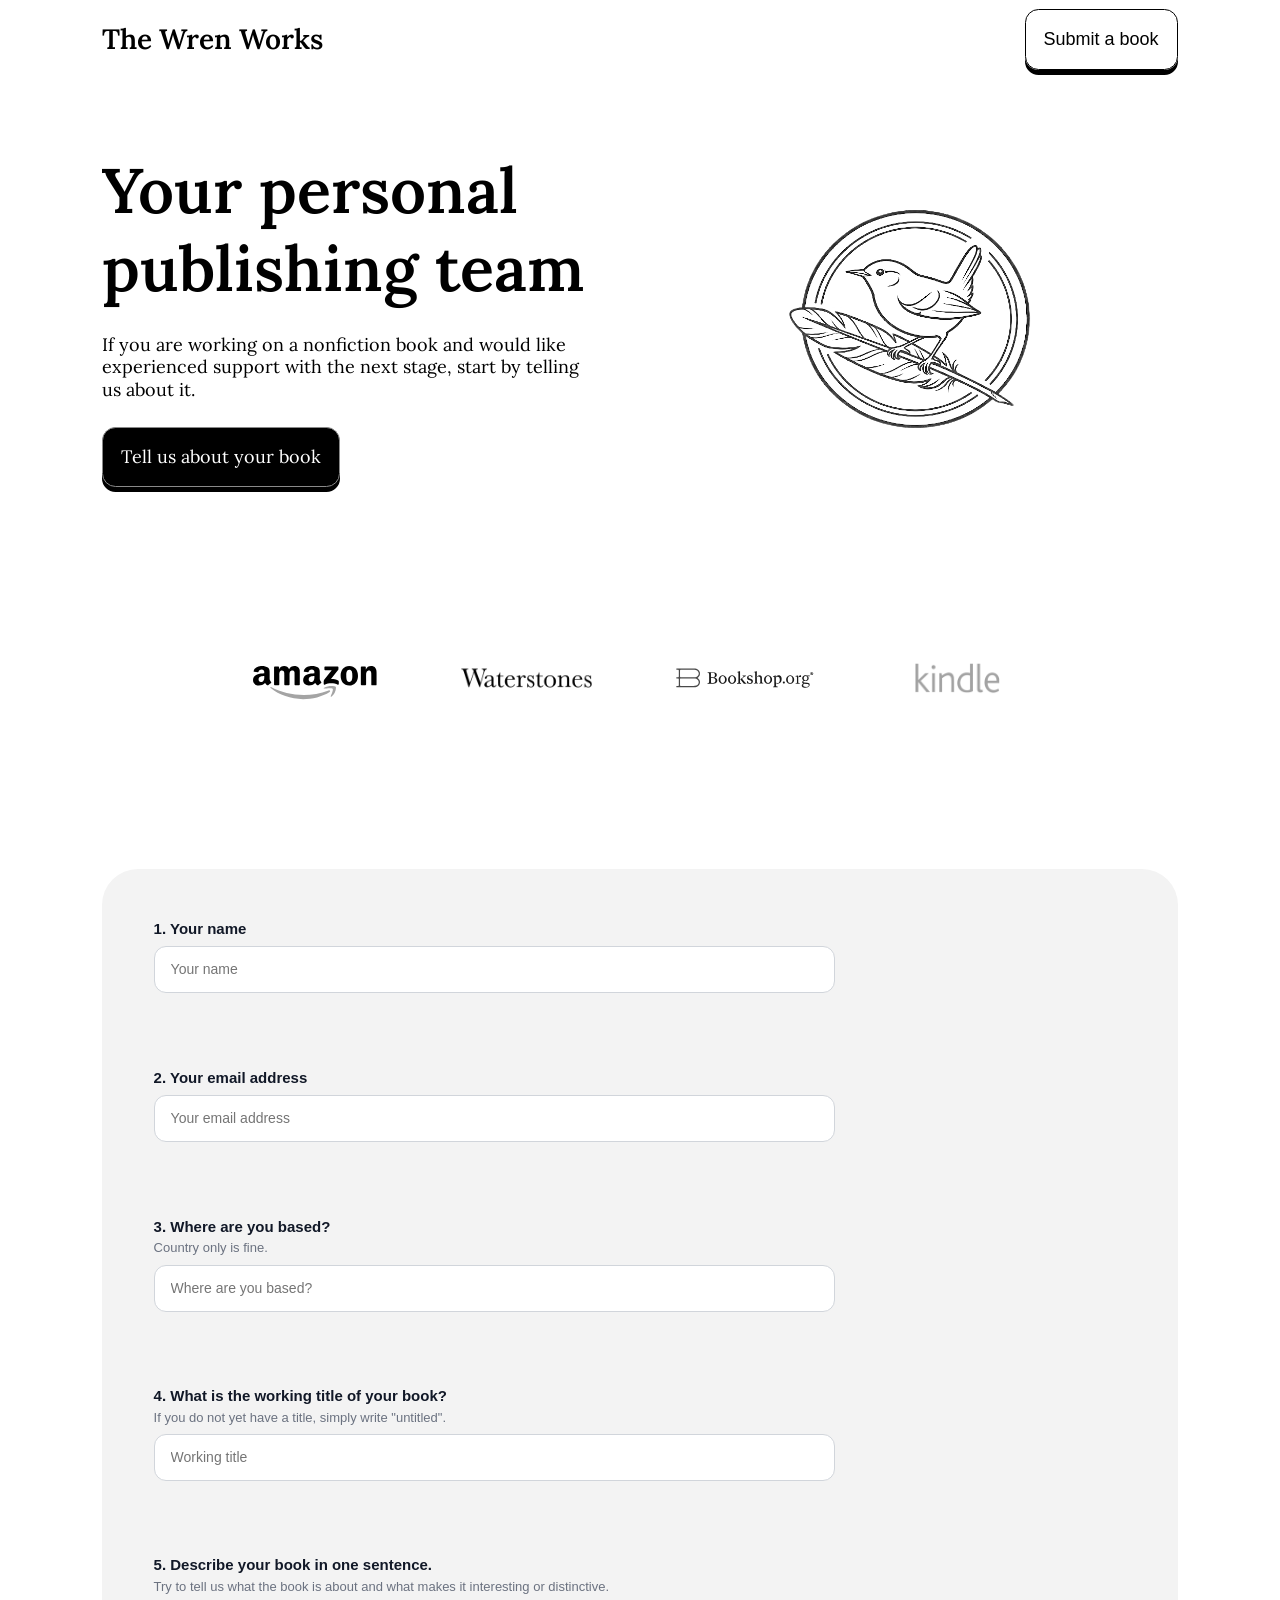
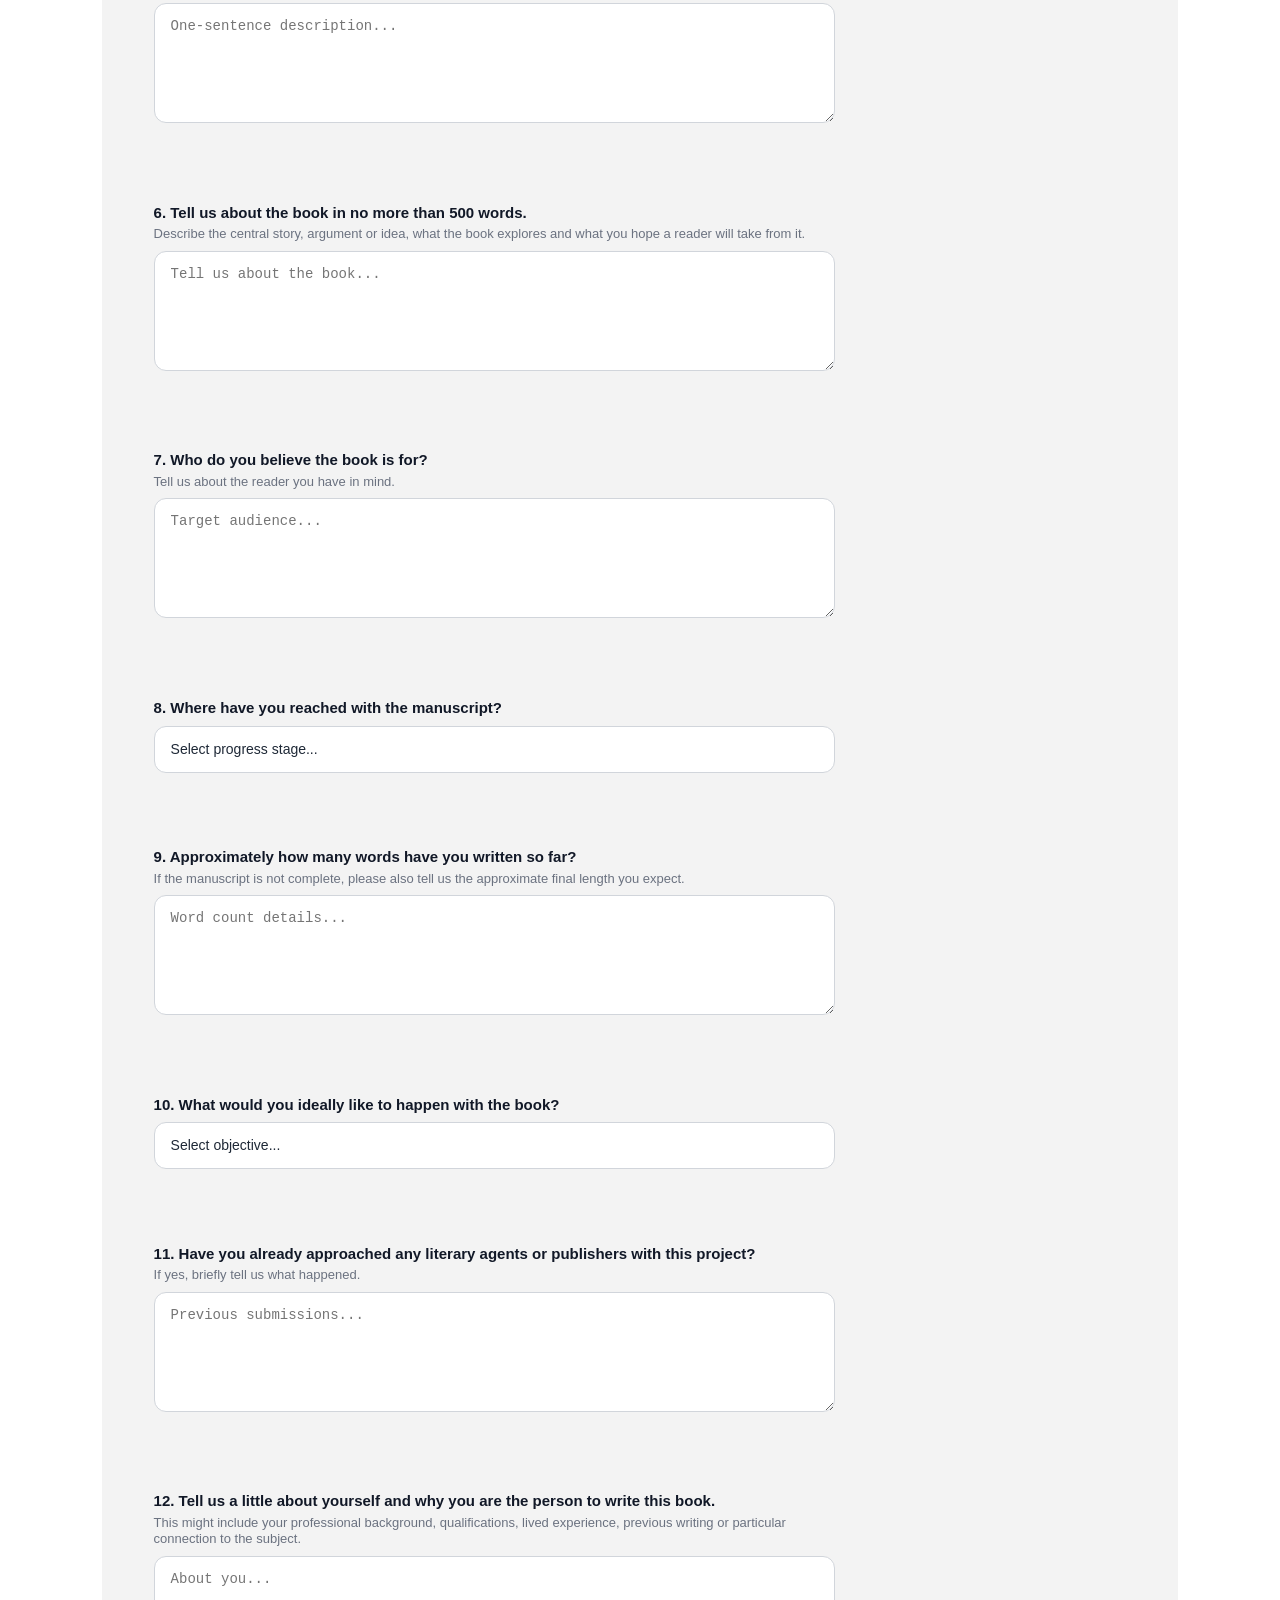
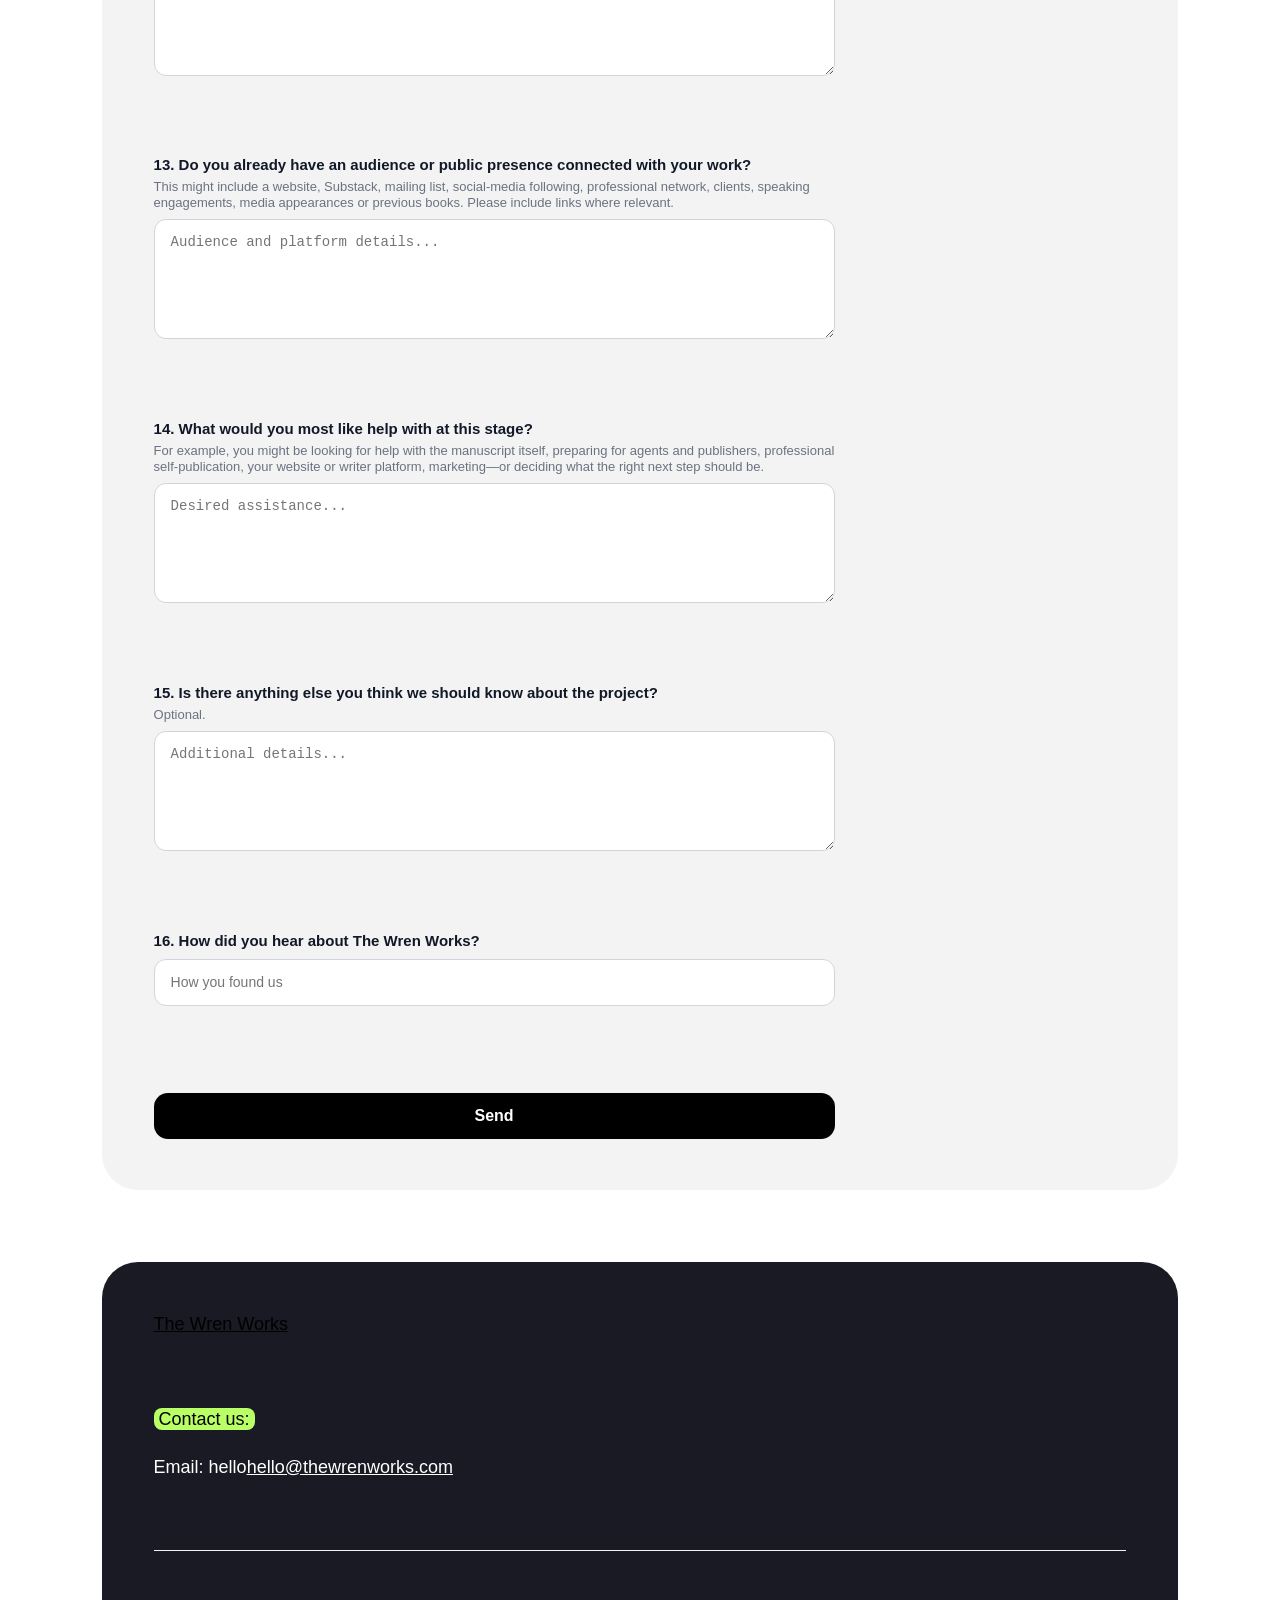
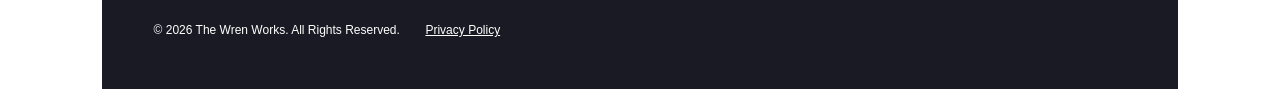
==== copy-1/index.html @ 7b6bfc17 "Add files via upload" ====
<!DOCTYPE html><html lang="en" data-ws-project="cc2d0de1-288e-43a6-b0fa-974bebbb24c8" data-ws-version="339" data-ws-last-published="2026-10-03T17:30:12.779Z"><head><link rel="stylesheet" type="text/css" href="/assets/static/app_generated_index-6937cd5a.mDJOraMK.css"><meta charSet="UTF-8"/><meta name="viewport" content="width=device-width,initial-scale=1"/><link rel="preload" as="image" imageSrcSet="/assets/logo_TXKBONAHJlMzv4u5fhobM.png 16w, /assets/logo_TXKBONAHJlMzv4u5fhobM.png 32w, /assets/logo_TXKBONAHJlMzv4u5fhobM.png 48w, /assets/logo_TXKBONAHJlMzv4u5fhobM.png 64w, /assets/logo_TXKBONAHJlMzv4u5fhobM.png 96w, /assets/logo_TXKBONAHJlMzv4u5fhobM.png 128w, /assets/logo_TXKBONAHJlMzv4u5fhobM.png 256w, /assets/logo_TXKBONAHJlMzv4u5fhobM.png 384w, /assets/logo_TXKBONAHJlMzv4u5fhobM.png 640w, /assets/logo_TXKBONAHJlMzv4u5fhobM.png 750w, /assets/logo_TXKBONAHJlMzv4u5fhobM.png 828w, /assets/logo_TXKBONAHJlMzv4u5fhobM.png 1080w, /assets/logo_TXKBONAHJlMzv4u5fhobM.png 1200w, /assets/logo_TXKBONAHJlMzv4u5fhobM.png 1920w, /assets/logo_TXKBONAHJlMzv4u5fhobM.png 2048w" imageSizes="100vw"/><script async="" src="https://www.googletagmanager.com/gtag/js?id=G-954B76QLNG"></script><link rel="icon" href="/assets/The_Wren_Works_-_Logo_Transparent_square_VE-O6IhaY5iwHEhUVVaoV.png"/><link rel="preload" href="/assets/Lora-SemiBold_znw0nXS5wxOOpre-IOLf3.ttf" as="font" crossorigin="anonymous"/><link rel="preload" href="/assets/Lora-Medium_MLIfZySnlmDybAi4Fa-6B.ttf" as="font" crossorigin="anonymous"/><link rel="preload" href="/assets/Lora-BoldItalic_Gi897ydtL71wCxP0ZiwmR.ttf" as="font" crossorigin="anonymous"/><link rel="preload" href="/assets/Lora-MediumItalic_n7nVDHxsIgPP_UWSItA-U.ttf" as="font" crossorigin="anonymous"/><link rel="preload" href="/assets/Lora-Regular_C_TjQ6ZStoAsZDpQfTFe5.ttf" as="font" crossorigin="anonymous"/><link rel="preload" href="/assets/Lora-Italic-VariableFont_wght_oUsFwrGcsn1EwSscNb-XW.ttf" as="font" crossorigin="anonymous"/><link rel="preload" href="/assets/Lora-Bold_uh8MZzUZxP8kTWY_SK-nz.ttf" as="font" crossorigin="anonymous"/><link rel="preload" href="/assets/Lora-SemiBoldItalic_jOxKkHY4I21WDI2kAKfRw.ttf" as="font" crossorigin="anonymous"/><link rel="preload" href="/assets/Lora-VariableFont_wght_aYn2qdmpTzmwDis5Dptac.ttf" as="font" crossorigin="anonymous"/><link rel="preload" href="/assets/Lora-Italic_HtMKkSyhNpXAZKQBkb8YR.ttf" as="font" crossorigin="anonymous"/><meta property="og:url" content="https://url/copy-1"/><meta property="og:title" content="The Wren Works"/><meta property="og:type" content="website"/><meta property="og:site_name" content="The Wren Works"/><meta name="robots" content="noindex, nofollow"/><meta name="description" content="Writing and publishing advice from a non-fiction literary agency and book coaching team specialising in self-help, spirituality, personal development and wellbeing."/><meta property="og:description" content="Writing and publishing advice from a non-fiction literary agency and book coaching team specialising in self-help, spirituality, personal development and wellbeing."/><meta property="og:image" content="/assets/logo_TXKBONAHJlMzv4u5fhobM.png"/><meta property="twitter:card" content="summary_large_image"/><title>The Wren Works</title><script type="application/ld+json">{
  "@context": "https://schema.org",
  "@type": "WebSite",
  "name": "The Wren Works"
}</script><script>
  window.dataLayer = window.dataLayer || [];
  function gtag(){dataLayer.push(arguments);}
  gtag('js', new Date());

  gtag('config', 'G-954B76QLNG');
</script></head><body class="w-body c1eefflm c1njz4ho"><div class="w-box c1njz4ho"><div style="display:contents"><div style="display:contents"><div style="display:block"></div><div class="w-html-embed"><style>
  /* Remove preset margins on paragraphs. Margins on other elements, such as headings, are moved via Tokens. */
  p {
    margin: 0;
  }
  /* Make links scroll to their sections smoothly. */
  * {
    scroll-behavior: smooth;
  }
</style></div></div></div><nav class="w-box cayvxmk c1g94nmz crvgmco c1tf9l6w cv8vzg6 c1ixtuxv ccdo1v8 c13rtvuj c1uup4ib c1x05l0l c1djcjaj cqjnlda c1x7t933 c7qy5pm c1buloke cmfd5ud"><a class="w-link c1je04uq c7qy5pm cveejg9 ce9lonv cjrw7s3 c1cwnbqk c3s7c98 c1g6iaa7 cooi6gp cvnld01 ckrvz9r c1lsgh5b c1qcot4p cpta1gi c1964qkb c44tjbl c4scbcq cas8w64 clxubi1 cs2d5f8 ci146ui cv2l5av c1yq2yfl" href="/"><span class="w-element c4je3xh">The Wren Works</span></a><div aria-label="Main navigation" class="w-box c1s05uw2 ccdo1v8 c13rtvuj c7qy5pm cveejg9 czlac5t cw1hgdq c19x3wtq c1j8oni9 c1u1y1hi ccf6y70 cy84l6z cd9nun1"><div style="display:contents"><div style="display:contents"></div></div><a class="w-link c1suzd87 csudl2l c13lg4le c1rxb296 c1brvc39 c1sldssk c4scbcq cingnp7 c129xu9s c1kmctzp c1khjqz8 c1dmftlc cl32jmb c1cmte77 c1h731ja c1gi8jfc ctwn8xu ci146ui cv2l5av c122a9ww cjhjwdh cwlaefo c1wlopdx c1fm6mf0 cwomxg0 c13o6rn9 cgpvt0p" href="/#contact">Submit a book</a></div><button type="button" aria-label="Open mobile menu" class="w-button c9tqjor c1pyzt8a c13lg4le c1rxb296 c1brvc39 c1sldssk c4scbcq cingnp7 c129xu9s c1kmctzp c1khjqz8 c1dmftlc cl32jmb c1cmte77 cdnfkux c1cgelw4 ctwn8xu ci146ui cv2l5av c122a9ww cjhjwdh cwlaefo c1wlopdx c1fm6mf0 cwomxg0 c1g5e5t8 c100mxn2 c118kcqx c1jzcjja c33qspo c19h5d9z c1whdfmb c1h4rosp citwlrj cgpvt0p cn8xhuh c7oijxz" aria-haspopup="dialog" aria-expanded="false" aria-controls="radix-:Rd6:" data-state="closed"><div class="w-html-embed"><svg xmlns="http://www.w3.org/2000/svg" viewBox="0 0 22 22" fill="currentColor" width="100%" height="100%" style="display: block;"><path fill-rule="evenodd" d="M2 5.998a.75.75 0 0 1 .75-.75h16.5a.75.75 0 0 1 0 1.5H2.75a.75.75 0 0 1-.75-.75Zm0 5.5a.75.75 0 0 1 .75-.75h16.5a.75.75 0 0 1 0 1.5H2.75a.75.75 0 0 1-.75-.75Zm0 5.5a.75.75 0 0 1 .75-.75h16.5a.75.75 0 0 1 0 1.5H2.75a.75.75 0 0 1-.75-.75Z" clip-rule="evenodd"/></svg></div></button></nav><main class="w-box"><section class="w-box c1hzitv3 c1lb8i4l c1964qkb"><div class="w-box cayvxmk c1g94nmz crvgmco c1tf9l6w cv8vzg6 c1ixtuxv c1t9vn71 c1o768ho c1uup4ib c1x05l0l c1xucrmt c1buloke cmfd5ud ct10b74 cy84l6z"><div class="w-box ccdo1v8 c1o768ho czfl3ei cnt8zja czlac5t cw1hgdq"><h1 class="w-heading cmjvuci c10mfbj2 cx6x4m7 c44tjbl">Your personal publishing team</h1><div class="w-box cdnfkux c100mxn2"><div style="display:contents"><div style="display:contents"><img class="w-image ccdo1v8 cggs2ta" alt="" width="1024" height="559" sizes="100vw" srcSet="/assets/logo_TXKBONAHJlMzv4u5fhobM.png 16w, /assets/logo_TXKBONAHJlMzv4u5fhobM.png 32w, /assets/logo_TXKBONAHJlMzv4u5fhobM.png 48w, /assets/logo_TXKBONAHJlMzv4u5fhobM.png 64w, /assets/logo_TXKBONAHJlMzv4u5fhobM.png 96w, /assets/logo_TXKBONAHJlMzv4u5fhobM.png 128w, /assets/logo_TXKBONAHJlMzv4u5fhobM.png 256w, /assets/logo_TXKBONAHJlMzv4u5fhobM.png 384w, /assets/logo_TXKBONAHJlMzv4u5fhobM.png 640w, /assets/logo_TXKBONAHJlMzv4u5fhobM.png 750w, /assets/logo_TXKBONAHJlMzv4u5fhobM.png 828w, /assets/logo_TXKBONAHJlMzv4u5fhobM.png 1080w, /assets/logo_TXKBONAHJlMzv4u5fhobM.png 1200w, /assets/logo_TXKBONAHJlMzv4u5fhobM.png 1920w, /assets/logo_TXKBONAHJlMzv4u5fhobM.png 2048w" src="/assets/logo_TXKBONAHJlMzv4u5fhobM.png" decoding="async" loading="eager"/></div></div></div><p class="w-paragraph c1r7vju">If you are working on a nonfiction book and would like experienced support with the next stage, start by telling us about it.</p><a class="w-link c9tqjor c1pyzt8a c13lg4le c1rxb296 c1brvc39 c1sldssk c4scbcq cingnp7 c129xu9s c1kmctzp c1khjqz8 c1dmftlc cl32jmb c1cmte77 c1njz4ho c1cgelw4 ctwn8xu ci146ui cv2l5av c122a9ww cjhjwdh cwlaefo c1wlopdx c1fm6mf0 cwomxg0 c13o6rn9 cgpvt0p" href="/#contact">Tell us about your book</a></div><div class="w-box ccdo1v8 c7qy5pm cnt8zja c1o768ho cd9nun1"><div style="display:contents"><div style="display:contents"><img class="w-image ccdo1v8 cggs2ta" alt="" width="1024" height="559" sizes="100vw" srcSet="/assets/logo_TXKBONAHJlMzv4u5fhobM.png 16w, /assets/logo_TXKBONAHJlMzv4u5fhobM.png 32w, /assets/logo_TXKBONAHJlMzv4u5fhobM.png 48w, /assets/logo_TXKBONAHJlMzv4u5fhobM.png 64w, /assets/logo_TXKBONAHJlMzv4u5fhobM.png 96w, /assets/logo_TXKBONAHJlMzv4u5fhobM.png 128w, /assets/logo_TXKBONAHJlMzv4u5fhobM.png 256w, /assets/logo_TXKBONAHJlMzv4u5fhobM.png 384w, /assets/logo_TXKBONAHJlMzv4u5fhobM.png 640w, /assets/logo_TXKBONAHJlMzv4u5fhobM.png 750w, /assets/logo_TXKBONAHJlMzv4u5fhobM.png 828w, /assets/logo_TXKBONAHJlMzv4u5fhobM.png 1080w, /assets/logo_TXKBONAHJlMzv4u5fhobM.png 1200w, /assets/logo_TXKBONAHJlMzv4u5fhobM.png 1920w, /assets/logo_TXKBONAHJlMzv4u5fhobM.png 2048w" src="/assets/logo_TXKBONAHJlMzv4u5fhobM.png" decoding="async" loading="eager"/></div></div></div></div></section><section class="w-box c1hzitv3 c1lb8i4l"><div class="w-box cayvxmk c1g94nmz crvgmco c1tf9l6w cv8vzg6 c1ixtuxv ccdo1v8 c1o768ho c1p1oiur crsj5vb c1buloke cmfd5ud"><div class="w-box ccdo1v8 cnt8zja c1p1oiur c1x05l0l cg9rdh0 clq98eg"><img class="w-image c1bzkfr6" alt="Amazon logo" width="125" height="48" sizes="100vw" srcSet="/assets/Company_logo_ilBsKffLgKKrF6pyQmIez.svg 16w, /assets/Company_logo_ilBsKffLgKKrF6pyQmIez.svg 32w, /assets/Company_logo_ilBsKffLgKKrF6pyQmIez.svg 48w, /assets/Company_logo_ilBsKffLgKKrF6pyQmIez.svg 64w, /assets/Company_logo_ilBsKffLgKKrF6pyQmIez.svg 96w, /assets/Company_logo_ilBsKffLgKKrF6pyQmIez.svg 128w, /assets/Company_logo_ilBsKffLgKKrF6pyQmIez.svg 256w" src="/assets/Company_logo_ilBsKffLgKKrF6pyQmIez.svg" decoding="async" loading="lazy"/><img class="w-image c1bzkfr6 chfzoa1 ck7b4pn csdn0eq" alt="" width="700" height="320" sizes="100vw" srcSet="/assets/waterstones-logo_qScTelSYWjg4US7qrMNct.webp 16w, /assets/waterstones-logo_qScTelSYWjg4US7qrMNct.webp 32w, /assets/waterstones-logo_qScTelSYWjg4US7qrMNct.webp 48w, /assets/waterstones-logo_qScTelSYWjg4US7qrMNct.webp 64w, /assets/waterstones-logo_qScTelSYWjg4US7qrMNct.webp 96w, /assets/waterstones-logo_qScTelSYWjg4US7qrMNct.webp 128w, /assets/waterstones-logo_qScTelSYWjg4US7qrMNct.webp 256w, /assets/waterstones-logo_qScTelSYWjg4US7qrMNct.webp 384w, /assets/waterstones-logo_qScTelSYWjg4US7qrMNct.webp 640w, /assets/waterstones-logo_qScTelSYWjg4US7qrMNct.webp 750w, /assets/waterstones-logo_qScTelSYWjg4US7qrMNct.webp 828w, /assets/waterstones-logo_qScTelSYWjg4US7qrMNct.webp 1080w, /assets/waterstones-logo_qScTelSYWjg4US7qrMNct.webp 1200w, /assets/waterstones-logo_qScTelSYWjg4US7qrMNct.webp 1920w" src="/assets/waterstones-logo_qScTelSYWjg4US7qrMNct.webp" decoding="async" loading="lazy"/><img class="w-image c1bzkfr6" alt="" width="140" height="34" sizes="100vw" srcSet="/assets/logo.881e4ae9_J3uJOCC29OtPi2pM7j5kn.svg 16w, /assets/logo.881e4ae9_J3uJOCC29OtPi2pM7j5kn.svg 32w, /assets/logo.881e4ae9_J3uJOCC29OtPi2pM7j5kn.svg 48w, /assets/logo.881e4ae9_J3uJOCC29OtPi2pM7j5kn.svg 64w, /assets/logo.881e4ae9_J3uJOCC29OtPi2pM7j5kn.svg 96w, /assets/logo.881e4ae9_J3uJOCC29OtPi2pM7j5kn.svg 128w, /assets/logo.881e4ae9_J3uJOCC29OtPi2pM7j5kn.svg 256w, /assets/logo.881e4ae9_J3uJOCC29OtPi2pM7j5kn.svg 384w" src="/assets/logo.881e4ae9_J3uJOCC29OtPi2pM7j5kn.svg" decoding="async" loading="lazy"/><img class="w-image c1bzkfr6" alt="" width="140" height="400" sizes="100vw" srcSet="/assets/5eb17297bcc1d00004d8ddfc_(1)_viFgmVlqX3p67Xty-1W1u.png 16w, /assets/5eb17297bcc1d00004d8ddfc_(1)_viFgmVlqX3p67Xty-1W1u.png 32w, /assets/5eb17297bcc1d00004d8ddfc_(1)_viFgmVlqX3p67Xty-1W1u.png 48w, /assets/5eb17297bcc1d00004d8ddfc_(1)_viFgmVlqX3p67Xty-1W1u.png 64w, /assets/5eb17297bcc1d00004d8ddfc_(1)_viFgmVlqX3p67Xty-1W1u.png 96w, /assets/5eb17297bcc1d00004d8ddfc_(1)_viFgmVlqX3p67Xty-1W1u.png 128w, /assets/5eb17297bcc1d00004d8ddfc_(1)_viFgmVlqX3p67Xty-1W1u.png 256w, /assets/5eb17297bcc1d00004d8ddfc_(1)_viFgmVlqX3p67Xty-1W1u.png 384w" src="/assets/5eb17297bcc1d00004d8ddfc_(1)_viFgmVlqX3p67Xty-1W1u.png" decoding="async" loading="lazy"/></div></div></section><section id="contact" class="w-box c1hzitv3 c1lb8i4l"><div class="w-box cayvxmk c1g94nmz crvgmco c1tf9l6w cv8vzg6 c1ixtuxv ccdo1v8 c1o768ho c1p1oiur crsj5vb c1buloke cmfd5ud"><div class="w-box c5vt19m cy4x23 cora95j c1v3bltv c1p24nhv c1va8b1i c10llp0q cf8swuh cmochtn cygquf9 c1dcexo6 cef5mjv ctsfn51 c1isgihs"><form class="w-webhook-form c17audmm"><div class="w-box ccdo1v8 c1o768ho c8bc689 cx1slgp"><div class="w-html-embed"><style>
  .wren-form-container {
    max-width: 640px;
    margin: 0 auto;
    font-family: system-ui, -apple-system, BlinkMacSystemFont, "Segoe UI", Roboto, sans-serif;
    color: #111827;
  }

  .wren-field-group {
    margin-bottom: 24px;
  }

  .wren-label {
    display: block;
    font-size: 15px;
    font-weight: 600;
    margin-bottom: 8px;
    color: #111827;
  }

  .wren-sublabel {
    display: block;
    font-size: 13px;
    color: #6b7280;
    margin-top: -4px;
    margin-bottom: 8px;
    font-weight: normal;
  }

  .wren-input,
  .wren-textarea,
  .wren-select {
    width: 100%;
    padding: 12px 16px;
    font-size: 14px;
    line-height: 1.5;
    color: #1f2937;
    background-color: #ffffff;
    border: 1px solid #d1d5db;
    border-radius: 12px;
    box-sizing: border-box;
    transition: border-color 0.15s ease-in-out, box-shadow 0.15s ease-in-out;
    outline: none;
  }

  .wren-textarea {
    min-height: 120px;
    resize: vertical;
  }

  .wren-select {
    appearance: none;
    background-image: url("data:image/svg+xml;charset=UTF-8,%3csvg xmlns='http://www.w3.org/2000/svg' viewBox='0 0 24 24' fill='none' stroke='%3c6b7280' stroke-width='2' stroke-linecap='round' stroke-linejoin='round'%3e%3cpolyline points='6 9 12 15 18 9'%3e%3c/polyline%3e%3c/svg%3e");
    background-repeat: no-repeat;
    background-position: right 14px center;
    background-size: 16px;
    padding-right: 40px;
  }

  .wren-input:focus,
  .wren-textarea:focus,
  .wren-select:focus {
    border-color: #000000;
    box-shadow: 0 0 0 1px #000000;
  }

  .wren-button {
    width: 100%;
    background-color: #000000;
    color: #ffffff;
    font-size: 16px;
    font-weight: 600;
    padding: 14px 24px;
    border: none;
    border-radius: 14px;
    cursor: pointer;
    margin-top: 12px;
    transition: opacity 0.15s ease;
  }

  .wren-button:hover {
    opacity: 0.9;
  }
</style>

<form action="https://docs.google.com/forms/d/e/1FAIpQLSfJEWS71LFeyPMMYryLmZF2ihaHXU1wskBWcPAepfrLmtG97Q/formResponse" method="POST" target="_blank" class="wren-form-container">

  <!-- 1. Your name -->
  <div class="wren-field-group">
    <label class="wren-label">1. Your name</label>
    <input type="text" name="entry.1162594125" class="wren-input" placeholder="Your name" required />
  </div>

  <!-- 2. Your email address -->
  <div class="wren-field-group">
    <label class="wren-label">2. Your email address</label>
    <input type="email" name="entry.431169347" class="wren-input" placeholder="Your email address" required />
  </div>

  <!-- 3. Where are you based? -->
  <div class="wren-field-group">
    <label class="wren-label">3. Where are you based?</label>
    <span class="wren-sublabel">Country only is fine.</span>
    <input type="text" name="entry.1384466608" class="wren-input" placeholder="Where are you based?" required />
  </div>

  <!-- 4. What is the working title of your book? -->
  <div class="wren-field-group">
    <label class="wren-label">4. What is the working title of your book?</label>
    <span class="wren-sublabel">If you do not yet have a title, simply write "untitled".</span>
    <input type="text" name="entry.1306332723" class="wren-input" placeholder="Working title" required />
  </div>

  <!-- 5. Describe your book in one sentence. -->
  <div class="wren-field-group">
    <label class="wren-label">5. Describe your book in one sentence.</label>
    <span class="wren-sublabel">Try to tell us what the book is about and what makes it interesting or distinctive.</span>
    <textarea name="entry.1041622956" class="wren-textarea" placeholder="One-sentence description..." required></textarea>
  </div>

  <!-- 6. Tell us about the book in no more than 500 words. -->
  <div class="wren-field-group">
    <label class="wren-label">6. Tell us about the book in no more than 500 words.</label>
    <span class="wren-sublabel">Describe the central story, argument or idea, what the book explores and what you hope a reader will take from it.</span>
    <textarea name="entry.1794145135" class="wren-textarea" placeholder="Tell us about the book..." required></textarea>
  </div>

  <!-- 7. Who do you believe the book is for? -->
  <div class="wren-field-group">
    <label class="wren-label">7. Who do you believe the book is for?</label>
    <span class="wren-sublabel">Tell us about the reader you have in mind.</span>
    <textarea name="entry.1714093914" class="wren-textarea" placeholder="Target audience..." required></textarea>
  </div>

  <!-- 8. Where have you reached with the manuscript? -->
  <div class="wren-field-group">
    <label class="wren-label">8. Where have you reached with the manuscript?</label>
    <select name="entry.1680126746" class="wren-select" required>
      <option value="" disabled selected>Select progress stage...</option>
      <option value="I have the idea but have not started writing">I have the idea but have not started writing</option>
      <option value="I have an outline or chapter plan">I have an outline or chapter plan</option>
      <option value="I have written part of the manuscript">I have written part of the manuscript</option>
      <option value="I have completed a first draft">I have completed a first draft</option>
      <option value="I have completed and revised the manuscript">I have completed and revised the manuscript</option>
      <option value="The book has previously been published and I want to redevelop or relaunch it">The book has previously been published and I want to redevelop or relaunch it</option>
    </select>
  </div>

  <!-- 9. Approximately how many words have you written so far? -->
  <div class="wren-field-group">
    <label class="wren-label">9. Approximately how many words have you written so far?</label>
    <span class="wren-sublabel">If the manuscript is not complete, please also tell us the approximate final length you expect.</span>
    <textarea name="entry.1428358252" class="wren-textarea" placeholder="Word count details..." required></textarea>
  </div>

  <!-- 10. What would you ideally like to happen with the book? -->
  <div class="wren-field-group">
    <label class="wren-label">10. What would you ideally like to happen with the book?</label>
    <select name="entry.1810901119" class="wren-select" required>
      <option value="" disabled selected>Select objective...</option>
      <option value="I would like to approach literary agents and traditional publishers">I would like to approach literary agents and traditional publishers</option>
      <option value="I would like to self-publish professionally">I would like to self-publish professionally</option>
      <option value="I am not yet sure which route is right for me">I am not yet sure which route is right for me</option>
      <option value="I have another objective">I have another objective</option>
    </select>
  </div>

  <!-- 11. Have you already approached any literary agents or publishers with this project? -->
  <div class="wren-field-group">
    <label class="wren-label">11. Have you already approached any literary agents or publishers with this project?</label>
    <span class="wren-sublabel">If yes, briefly tell us what happened.</span>
    <textarea name="entry.2067140573" class="wren-textarea" placeholder="Previous submissions..." required></textarea>
  </div>

  <!-- 12. Tell us a little about yourself and why you are the person to write this book. -->
  <div class="wren-field-group">
    <label class="wren-label">12. Tell us a little about yourself and why you are the person to write this book.</label>
    <span class="wren-sublabel">This might include your professional background, qualifications, lived experience, previous writing or particular connection to the subject.</span>
    <textarea name="entry.504015596" class="wren-textarea" placeholder="About you..." required></textarea>
  </div>

  <!-- 13. Do you already have an audience or public presence connected with your work? -->
  <div class="wren-field-group">
    <label class="wren-label">13. Do you already have an audience or public presence connected with your work?</label>
    <span class="wren-sublabel">This might include a website, Substack, mailing list, social-media following, professional network, clients, speaking engagements, media appearances or previous books. Please include links where relevant.</span>
    <textarea name="entry.119176789" class="wren-textarea" placeholder="Audience and platform details..." required></textarea>
  </div>

  <!-- 14. What would you most like help with at this stage? -->
  <div class="wren-field-group">
    <label class="wren-label">14. What would you most like help with at this stage?</label>
    <span class="wren-sublabel">For example, you might be looking for help with the manuscript itself, preparing for agents and publishers, professional self-publication, your website or writer platform, marketing—or deciding what the right next step should be.</span>
    <textarea name="entry.1450923724" class="wren-textarea" placeholder="Desired assistance..." required></textarea>
  </div>

  <!-- 15. Is there anything else you think we should know about the project? -->
  <div class="wren-field-group">
    <label class="wren-label">15. Is there anything else you think we should know about the project?</label>
    <span class="wren-sublabel">Optional.</span>
    <textarea name="entry.523410853" class="wren-textarea" placeholder="Additional details..."></textarea>
  </div>

  <!-- 16. How did you hear about The Wren Works? -->
  <div class="wren-field-group">
    <label class="wren-label">16. How did you hear about The Wren Works?</label>
    <input type="text" name="entry.1391236396" class="wren-input" placeholder="How you found us" required />
  </div>

  <button type="submit" class="wren-button">Send</button>
</form></div></div></form></div></div><div class="w-html-embed"><script>
(function () {
  function scrollToHash() {
    var hash = window.location.hash;
    if (!hash) return;
    var el = document.getElementById(hash.slice(1));
    if (el) {
      // small delay lets the router finish rendering first
      setTimeout(function () {
        el.scrollIntoView({ behavior: 'smooth', block: 'start' });
      }, 50);
    }
  }

  // handle clicks on same-page hash links
  document.addEventListener('click', function (e) {
    var link = e.target.closest('a[href*="#"]');
    if (!link) return;
    var url = new URL(link.href, window.location.href);
    if (url.pathname === window.location.pathname && url.hash) {
      e.preventDefault();
      history.pushState(null, '', url.hash);
      scrollToHash();
    }
  });

  // handle direct load with hash in URL, and back/forward nav
  window.addEventListener('hashchange', scrollToHash);
  window.addEventListener('load', scrollToHash);
})();
</script></div></section></main><div style="display:contents"><div style="display:contents"><footer class="w-box cayvxmk c1g94nmz crvgmco c1tf9l6w cv8vzg6 c1ixtuxv ccdo1v8 c1o768ho c1p1oiur crsj5vb c9tqjor c1buloke cmfd5ud c76w5dv cjj8lsn"><div class="w-box c1mg0fms cnopd54 c6rsq3t c1czifmt c1vxw0rd ccdo1v8 c1o768ho c1p1oiur crsj5vb cef5mjv"><div class="w-box c1t9vn71 c1uup4ib c1x05l0l c2pinjm c1wm1hiu ct10b74 cy84l6z"><a class="w-link c1je04uq c7qy5pm cveejg9 ce9lonv cjrw7s3 c1cwnbqk c3s7c98 c1g6iaa7 cooi6gp cvnld01 ckrvz9r c1lsgh5b c1qcot4p cpta1gi cas8w64 clxubi1 cs2d5f8 ci146ui cv2l5av" href="/">The Wren Works</a><div style="display:contents"><div style="display:contents"><div class="w-box ccdo1v8 c7qy5pm ce9lonv cjrw7s3 c1b9b2da c1keu5a5 c1k3wwe7"></div></div></div></div><div class="w-box ccdo1v8 c1p1oiur crsj5vb c1djcjaj cy84l6z"><div class="w-box ccdo1v8 c1o768ho czlac5t cw1hgdq czfl3ei cveejg9"><div class="w-text c1kos6lz cnk39rm ckbu8xy cklwdp1 c17h131c c1rorevm c1et70us c6a621j c6gmu9y c1cwnbqk c9vu7ie c5u7zze">Contact us:</div><div class="w-text">Email: hello<a href="mailto:hello@thewrenworks.com" class="w-element c1je04uq c7qy5pm cveejg9 ce9lonv cjrw7s3 c9tqjor c3s7c98 c6od58n cgeq41r cvnld01 ckrvz9r c1lsgh5b c1qcot4p cpta1gi cas8w64 clxubi1 cs2d5f8 ci146ui cv2l5av">hello@thewrenworks.com</a></div></div></div><hr class="w-separator cv8vzg6 c1e5o7b8 c10mfbj2 cx6x4m7"/><div class="w-box ccdo1v8 czlac5t cw1hgdq cg9rdh0"><div class="w-text c10n7stp c1j2tvth crpxkqz">© 2026 The Wren Works. All Rights Reserved.</div><a class="w-link c1je04uq c7qy5pm cveejg9 ce9lonv cjrw7s3 c9tqjor c3s7c98 c6od58n cgeq41r cvnld01 ckrvz9r c1lsgh5b c1qcot4p cpta1gi crpxkqz cas8w64 clxubi1 cs2d5f8 ci146ui cv2l5av" href="#">Privacy Policy</a></div></div></footer><div style="display:contents"><div style="display:contents"><div class="w-html-embed"><style>
:root {
  --ani-duration: var(--duration-default, .2s);
  --ani-delay: 0s;
  --ani-slide-offset: 20%;
  --ani-zoom-in-scale: 1;
  --ani-zoom-out-scale: .85;
  --ani-flip-rotate: 30deg;
  --ani-easing: var(--easing-default, ease);
  --ani-fill-mode: forwards;
}
[data-ani]:not([data-ani-children]),[data-ani-children]:not([data-ani-progress])>*{animation-duration:var(--ani-duration);animation-delay:var(--ani-delay);animation-timing-function:var(--ani-easing);animation-fill-mode:var(--ani-fill-mode);opacity:0}[data-ani-progress]:not([data-ani-children]),[data-ani-children]:not([data-ani])>*{transition-property:opacity,transform;transition-duration:var(--ani-duration);transition-timing-function:var(--ani-easing);opacity:0}
@keyframes fadeIn{from{opacity:0}
to{opacity:1}}
@keyframes fadeOut{from{opacity:1}
to{opacity:0}}[data-ani-children][data-ani='fade']>.in,[data-ani='fade']:where(.in:not([data-state]),[data-state$='open'],[data-state='active']){animation-name:fadeIn}[data-ani-children][data-ani='fade']>.out,[data-ani='fade']:where(.out:not([data-state]),[data-state='closed'],[data-state='inactive']){animation-name:fadeOut}
@keyframes slideIn{from{opacity:0;translate:var(--ani-slide-transform)}
to{opacity:1;translate:none}}
@keyframes slideOut{from{opacity:1;translate:none}
to{opacity:0;translate:var(--ani-slide-transform)}}[data-ani-children][data-ani|='slide']>.in,[data-ani|='slide']:where(.in:not([data-state]),[data-state$='open'],[data-state='active']){animation-name:slideIn}[data-ani-children][data-ani|='slide']>.out,[data-ani|='slide']:where(.out:not([data-state]),[data-state='closed'],[data-state='inactive']){animation-name:slideOut}[data-ani='slide-up']{--ani-slide-transform:0 var(--ani-slide-offset)}[data-ani='slide-down']{--ani-slide-transform:0 calc(-1*var(--ani-slide-offset))}[data-ani='slide-left']{--ani-slide-transform:var(--ani-slide-offset)}[data-ani='slide-right']{--ani-slide-transform:calc(-1*var(--ani-slide-offset))}
@keyframes zoomIn{from{opacity:0;scale:var(--ani-zoom-out-scale)}
to{opacity:1;scale:1}}
@keyframes zoomOut{from{opacity:1;scale:1}
to{opacity:0;scale:var(--ani-zoom-in-scale)}}[data-ani-children][data-ani='zoom']>.in,[data-ani|='zoom']:where(.in:not([data-state]),[data-state$='open'],[data-state='active']){animation-name:zoomIn}[data-ani-children][data-ani='zoom']>.out,[data-ani|='zoom']:where(.out:not([data-state]),[data-state='closed'],[data-state='inactive']){animation-name:zoomOut}[data-ani-children][data-ani-progress='zoom']>*,[data-ani-progress='zoom']:not([data-ani-children]){transform:scale(var(--ani-zoom-out-scale))}
@keyframes flipInY{from{rotate:y var(--ani-flip-rotate);perspective:2000px;opacity:0}
to{rotate:y 0;opacity:1}}
@keyframes flipOutY{from{rotate:y 0;opacity:1}
to{perspective:2000px;rotate:y var(--ani-flip-rotate);opacity:0}}
@keyframes flipInX{from{perspective:2000px;rotate:x var(--ani-flip-rotate);opacity:0}
to{rotate:x 0;opacity:1}}
@keyframes flipOutX{from{rotate:x 0;opacity:1}
to{perspective:2000px;rotate:x var(--ani-flip-rotate);opacity:0}}[data-ani-children][data-ani='flip-y']>.in,[data-ani='flip-y']:where(.in:not([data-state]),[data-state$='open'],[data-state='active']){animation-name:flipInY}[data-ani-children][data-ani='flip-x']>.in,[data-ani='flip-x']:where(.in:not([data-state]),[data-state$='open'],[data-state='active']){animation-name:flipInX}[data-ani-children][data-ani='flip-y']>.out,[data-ani='flip-y']:where(.out:not([data-state]),[data-state='closed'],[data-state='inactive']){animation-name:flipOutY}[data-ani-children][data-ani='flip-x']>.out,[data-ani='flip-x']:where(.out:not([data-state]),[data-state='closed'],[data-state='inactive']){animation-name:flipOutX}
@keyframes expandDown{from{height:0}
to{height:var(--newHeight)}}
@keyframes expandUp{from{height:var(--newHeight)}
to{height:0}}[data-ani='expand'],[data-ani='expand'][data-state='open'],[data-ani='expand'].in{--newHeight:var(--custom-height,var(--radix-accordion-content-height,var(--radix-collapsible-content-height,100%)));overflow:hidden;opacity:1}[data-ani-children][data-ani='expand']>.in,[data-ani='expand']:where(.in:not([data-state]),[data-state$='open'],[data-state='active']){animation:expandDown var(--ani-duration)var(--ani-easing)}[data-ani-children][data-ani='expand']>.out,[data-ani='expand']:where(.out:not([data-state]),[data-state='closed'],[data-state='inactive']){animation:expandUp var(--ani-duration)var(--ani-easing)}
@media(prefers-reduced-motion:reduce){[data-ani]:not([data-ani-children]),[data-ani-progress]:not([data-ani-children]),[data-ani-children]>*{opacity:1;transform:none;animation:none;rotate:none;scale:none;translate:none}}
</style></div></div></div></div></div></div><script id="vike_pageContext" type="application/json">{"_urlRewrite":null,"pageId":"/pages/copy-1","routeParams":{},"data":{"url":"https://url/copy-1","system":{"params":{},"search":{},"origin":"https://url","pathname":"/copy-1"},"resources":{},"pageMeta":{"title":"The Wren Works","description":"Writing and publishing advice from a non-fiction literary agency and book coaching team specialising in self-help, spirituality, personal development and wellbeing.","excludePageFromSearch":true,"language":"!undefined","socialImageAssetName":"logo_TXKBONAHJlMzv4u5fhobM.png","socialImageUrl":"!undefined","status":"!undefined","redirect":"!undefined","content":"!undefined","custom":[]}}}</script><script id="vike_globalContext" type="application/json">{}</script><script src="/assets/entries/entry-server-routing.DVDe_-FJ.js" type="module" async></script><link rel="modulepreload" href="/assets/entries/pages_copy-1.OHsBew4O.js" as="script" type="text/javascript"><link rel="modulepreload" href="/assets/chunks/chunk-2QLyHwww.js" as="script" type="text/javascript"><link rel="modulepreload" href="/assets/chunks/chunk-DSNaSmGW.js" as="script" type="text/javascript"></body></html>
---- assets/static/app_generated_index-6937cd5a.mDJOraMK.css ----
@font-face{font-family:Lora;font-style:normal;font-weight:600;font-display:swap;src:url(/assets/Lora-SemiBold_znw0nXS5wxOOpre-IOLf3.ttf) format("truetype")}@font-face{font-family:Lora;font-style:normal;font-weight:500;font-display:swap;src:url(/assets/Lora-Medium_MLIfZySnlmDybAi4Fa-6B.ttf) format("truetype")}@font-face{font-family:Lora;font-style:italic;font-weight:700;font-display:swap;src:url(/assets/Lora-BoldItalic_Gi897ydtL71wCxP0ZiwmR.ttf) format("truetype")}@font-face{font-family:Lora;font-style:italic;font-weight:500;font-display:swap;src:url(/assets/Lora-MediumItalic_n7nVDHxsIgPP_UWSItA-U.ttf) format("truetype")}@font-face{font-family:Lora;font-style:normal;font-weight:400;font-display:swap;src:url(/assets/Lora-Regular_C_TjQ6ZStoAsZDpQfTFe5.ttf) format("truetype")}@font-face{font-family:Lora;font-style:italic;font-weight:400 700;font-display:swap;src:url(/assets/Lora-Italic-VariableFont_wght_oUsFwrGcsn1EwSscNb-XW.ttf) format("truetype")}@font-face{font-family:Lora;font-style:normal;font-weight:700;font-display:swap;src:url(/assets/Lora-Bold_uh8MZzUZxP8kTWY_SK-nz.ttf) format("truetype")}@font-face{font-family:Lora;font-style:italic;font-weight:600;font-display:swap;src:url(/assets/Lora-SemiBoldItalic_jOxKkHY4I21WDI2kAKfRw.ttf) format("truetype")}@font-face{font-family:Lora;font-style:normal;font-weight:400 700;font-display:swap;src:url(/assets/Lora-VariableFont_wght_aYn2qdmpTzmwDis5Dptac.ttf) format("truetype")}@font-face{font-family:Lora;font-style:italic;font-weight:400;font-display:swap;src:url(/assets/Lora-Italic_HtMKkSyhNpXAZKQBkb8YR.ttf) format("truetype")}@layer presets{:root{display:grid;min-height:100%;grid-template-rows:auto;grid-template-columns:1fr;font-family:Arial,Roboto,sans-serif;font-size:16px;line-height:1.2;white-space:pre-wrap;white-space-collapse:preserve}a.w-element{box-sizing:border-box}b.w-element{font-weight:700;box-sizing:border-box}p.w-element,span.w-element{box-sizing:border-box}body.w-body{box-sizing:border-box;-webkit-font-smoothing:antialiased;-moz-osx-font-smoothing:grayscale;margin:0}div.w-box{box-sizing:border-box}footer.w-box{box-sizing:border-box}main.w-box{box-sizing:border-box}nav.w-box{box-sizing:border-box}section.w-box{box-sizing:border-box}a.w-link{box-sizing:border-box;display:inline-block}div.w-html-embed{display:contents;white-space:normal;white-space-collapse:collapse}h1.w-heading,h2.w-heading,h3.w-heading,p.w-paragraph{box-sizing:border-box}div.w-text{box-sizing:border-box;min-height:1em}hr.w-separator{height:1px;color:inherit;box-sizing:border-box;background-color:gray;border-top-style:none;border-right-style:none;border-left-style:none;border-bottom-style:none}button.w-button{font-family:inherit;font-size:100%;line-height:1.15;box-sizing:border-box;border-top-style:solid;border-right-style:solid;border-bottom-style:solid;border-left-style:solid;text-transform:none;margin:0}div.w-dialog-overlay,div.w-dialog-content{box-sizing:border-box}button.w-close-button{background-color:transparent;background-image:none;font-family:inherit;font-size:100%;line-height:1.15;box-sizing:border-box;text-transform:none;border:0px solid rgb(226 232 240 / 1);margin:0;padding:0}img.w-image{box-sizing:border-box;max-width:100%;display:block;height:auto}form.w-webhook-form{box-sizing:border-box}}@media all{:root{--font-lineheight-00: .95;--font-lineheight-0: 1.1;--font-lineheight-1: 1.25;--font-lineheight-2: 1.375;--font-lineheight-3: 1.5;--font-lineheight-4: 1.75;--font-lineheight-5: 2;--font-letterspacing-0: -.05em;--font-letterspacing-1: .025em;--font-letterspacing-2: .05em;--font-letterspacing-3: .075em;--font-letterspacing-4: .15em;--font-letterspacing-5: .5em;--font-letterspacing-6: .75em;--font-letterspacing-7: 1em;--font-size-00: .5rem;--font-size-0: .75rem;--font-size-1: 1rem;--font-size-2: 1.1rem;--font-size-3: 1.25rem;--font-size-4: 1.5rem;--font-size-5: 2rem;--font-size-6: 2.5rem;--font-size-7: 3rem;--font-size-8: 3.5rem;--font-size-fluid-0: clamp(.75rem,2vw,1rem);--font-size-fluid-1: clamp(1rem,4vw,1.5rem);--font-size-fluid-2: clamp(1.5rem,6vw,2.5rem);--font-size-fluid-3: clamp(2rem,9vw,3.5rem);--size-000: -.5rem;--size-00: -.25rem;--size-1: .25rem;--size-2: .5rem;--size-3: 1rem;--size-4: 1.25rem;--size-5: 1.5rem;--size-6: 1.75rem;--size-7: 2rem;--size-8: 3rem;--size-9: 4rem;--size-10: 5rem;--size-11: 7.5rem;--size-12: 10rem;--size-13: 15rem;--size-14: 20rem;--size-15: 30rem;--size-px-000: -8px;--size-px-00: -4px;--size-px-1: 4px;--size-px-2: 8px;--size-px-3: 16px;--size-px-4: 20px;--size-px-5: 24px;--size-px-6: 28px;--size-px-7: 32px;--size-px-8: 48px;--size-px-9: 64px;--size-px-10: 80px;--size-px-11: 120px;--size-px-12: 160px;--size-px-13: 240px;--size-px-14: 320px;--size-px-15: 480px;--size-fluid-1: clamp(.5rem,1vw,1rem);--size-fluid-2: clamp(1rem,2vw,1.5rem);--size-fluid-3: clamp(1.5rem,3vw,2rem);--size-fluid-4: clamp(2rem,4vw,3rem);--size-fluid-5: clamp(4rem,5vw,5rem);--size-fluid-6: clamp(5rem,7vw,7.5rem);--size-fluid-7: clamp(7.5rem,10vw,10rem);--size-fluid-8: clamp(10rem,20vw,15rem);--size-fluid-9: clamp(15rem,30vw,20rem);--size-fluid-10: clamp(20rem,40vw,30rem);--size-content-1: 20ch;--size-content-2: 45ch;--size-content-3: 60ch;--size-header-1: 20ch;--size-header-2: 25ch;--size-header-3: 35ch;--size-xxs: 240px;--size-xs: 360px;--size-sm: 480px;--size-md: 768px;--size-lg: 1024px;--size-xl: 1440px;--size-xxl: 1920px;--size-relative-000: -.5ch;--size-relative-00: -.25ch;--size-relative-1: .25ch;--size-relative-2: .5ch;--size-relative-3: 1ch;--size-relative-4: 1.25ch;--size-relative-5: 1.5ch;--size-relative-6: 1.75ch;--size-relative-7: 2ch;--size-relative-8: 3ch;--size-relative-9: 4ch;--size-relative-10: 5ch;--size-relative-11: 7.5ch;--size-relative-12: 10ch;--size-relative-13: 15ch;--size-relative-14: 20ch;--size-relative-15: 30ch;--ease-1: cubic-bezier(.25,0,.5,1);--ease-2: cubic-bezier(.25,0,.4,1);--ease-3: cubic-bezier(.25,0,.3,1);--ease-4: cubic-bezier(.25,0,.2,1);--ease-5: cubic-bezier(.25,0,.1,1);--ease-in-1: cubic-bezier(.25,0,1,1);--ease-in-2: cubic-bezier(.5,0,1,1);--ease-in-3: cubic-bezier(.7,0,1,1);--ease-in-4: cubic-bezier(.9,0,1,1);--ease-in-5: cubic-bezier(1,0,1,1);--ease-out-1: cubic-bezier(0,0,.75,1);--ease-out-2: cubic-bezier(0,0,.5,1);--ease-out-3: cubic-bezier(0,0,.3,1);--ease-out-4: cubic-bezier(0,0,.1,1);--ease-out-5: cubic-bezier(0,0,0,1);--ease-in-out-1: cubic-bezier(.1,0,.9,1);--ease-in-out-2: cubic-bezier(.3,0,.7,1);--ease-in-out-3: cubic-bezier(.5,0,.5,1);--ease-in-out-4: cubic-bezier(.7,0,.3,1);--ease-in-out-5: cubic-bezier(.9,0,.1,1);--ease-elastic-out-1: cubic-bezier(.5,.75,.75,1.25);--ease-elastic-out-2: cubic-bezier(.5,1,.75,1.25);--ease-elastic-out-3: cubic-bezier(.5,1.25,.75,1.25);--ease-elastic-out-4: cubic-bezier(.5,1.5,.75,1.25);--ease-elastic-out-5: cubic-bezier(.5,1.75,.75,1.25);--ease-elastic-in-1: cubic-bezier(.5,-.25,.75,1);--ease-elastic-in-2: cubic-bezier(.5,-.5,.75,1);--ease-elastic-in-3: cubic-bezier(.5,-.75,.75,1);--ease-elastic-in-4: cubic-bezier(.5,-1,.75,1);--ease-elastic-in-5: cubic-bezier(.5,-1.25,.75,1);--ease-elastic-in-out-1: cubic-bezier(.5,-.1,.1,1.5);--ease-elastic-in-out-2: cubic-bezier(.5,-.3,.1,1.5);--ease-elastic-in-out-3: cubic-bezier(.5,-.5,.1,1.5);--ease-elastic-in-out-4: cubic-bezier(.5,-.7,.1,1.5);--ease-elastic-in-out-5: cubic-bezier(.5,-.9,.1,1.5);--ease-step-1: steps(2);--ease-step-2: steps(3);--ease-step-3: steps(4);--ease-step-4: steps(7);--ease-step-5: steps(10);--ease-elastic-1: var(--ease-elastic-out-1);--ease-elastic-2: var(--ease-elastic-out-2);--ease-elastic-3: var(--ease-elastic-out-3);--ease-elastic-4: var(--ease-elastic-out-4);--ease-elastic-5: var(--ease-elastic-out-5);--ease-squish-1: var(--ease-elastic-in-out-1);--ease-squish-2: var(--ease-elastic-in-out-2);--ease-squish-3: var(--ease-elastic-in-out-3);--ease-squish-4: var(--ease-elastic-in-out-4);--ease-squish-5: var(--ease-elastic-in-out-5);--ease-spring-1: linear(0,.006,.025 2.8%,.101 6.1%,.539 18.9%,.721 25.3%,.849 31.5%,.937 38.1%,.968 41.8%,.991 45.7%,1.006 50.1%,1.015 55%,1.017 63.9%,1.001);--ease-spring-2: linear(0,.007,.029 2.2%,.118 4.7%,.625 14.4%,.826 19%,.902,.962,1.008 26.1%,1.041 28.7%,1.064 32.1%,1.07 36%,1.061 40.5%,1.015 53.4%,.999 61.6%,.995 71.2%,1);--ease-spring-3: linear(0,.009,.035 2.1%,.141 4.4%,.723 12.9%,.938 16.7%,1.017,1.077,1.121,1.149 24.3%,1.159,1.163,1.161,1.154 29.9%,1.129 32.8%,1.051 39.6%,1.017 43.1%,.991,.977 51%,.974 53.8%,.975 57.1%,.997 69.8%,1.003 76.9%,1);--ease-spring-4: linear(0,.009,.037 1.7%,.153 3.6%,.776 10.3%,1.001,1.142 16%,1.185,1.209 19%,1.215 19.9% 20.8%,1.199,1.165 25%,1.056 30.3%,1.008 33%,.973,.955 39.2%,.953 41.1%,.957 43.3%,.998 53.3%,1.009 59.1% 63.7%,.998 78.9%,1);--ease-spring-5: linear(0,.01,.04 1.6%,.161 3.3%,.816 9.4%,1.046,1.189 14.4%,1.231,1.254 17%,1.259,1.257 18.6%,1.236,1.194 22.3%,1.057 27%,.999 29.4%,.955 32.1%,.942,.935 34.9%,.933,.939 38.4%,1 47.3%,1.011,1.017 52.6%,1.016 56.4%,1 65.2%,.996 70.2%,1.001 87.2%,1);--ease-bounce-1: linear(0,.004,.016,.035,.063,.098,.141,.191,.25,.316,.391 36.8%,.563,.766,1 58.8%,.946,.908 69.1%,.895,.885,.879,.878,.879,.885,.895,.908 89.7%,.946,1);--ease-bounce-2: linear(0,.004,.016,.035,.063,.098,.141 15.1%,.25,.391,.562,.765,1,.892 45.2%,.849,.815,.788,.769,.757,.753,.757,.769,.788,.815,.85,.892 75.2%,1 80.2%,.973,.954,.943,.939,.943,.954,.973,1);--ease-bounce-3: linear(0,.004,.016,.035,.062,.098,.141 11.4%,.25,.39,.562,.764,1 30.3%,.847 34.8%,.787,.737,.699,.672,.655,.65,.656,.672,.699,.738,.787,.847 61.7%,1 66.2%,.946,.908,.885 74.2%,.879,.878,.879,.885 79.5%,.908,.946,1 87.4%,.981,.968,.96,.957,.96,.968,.981,1);--ease-bounce-4: linear(0,.004,.016 3%,.062,.141,.25,.391,.562 18.2%,1 24.3%,.81,.676 32.3%,.629,.595,.575,.568,.575,.595,.629,.676 48.2%,.811,1 56.2%,.918,.86,.825,.814,.825,.86,.918,1 77.2%,.94 80.6%,.925,.92,.925,.94 87.5%,1 90.9%,.974,.965,.974,1);--ease-bounce-5: linear(0,.004,.016 2.5%,.063,.141,.25 10.1%,.562,1 20.2%,.783,.627,.534 30.9%,.511,.503,.511,.534 38%,.627,.782,1 48.7%,.892,.815,.769 56.3%,.757,.753,.757,.769 61.3%,.815,.892,1 68.8%,.908 72.4%,.885,.878,.885,.908 79.4%,1 83%,.954 85.5%,.943,.939,.943,.954 90.5%,1 93%,.977,.97,.977,1);--layer-1: 1;--layer-2: 2;--layer-3: 3;--layer-4: 4;--layer-5: 5;--layer-important: 2147483647;--shadow-color: 220 3% 15%;--shadow-strength: 1%;--inner-shadow-highlight: inset 0-.5px 0 0#fff,inset 0 .5px 0 0 rgba(0,0,0,.067);--shadow-1: 0 1px 2px -1px hsl(var(--shadow-color)/calc(var(--shadow-strength) + 9%));--shadow-2: 0 3px 5px -2px hsl(var(--shadow-color)/calc(var(--shadow-strength) + 3%)),0 7px 14px -5px hsl(var(--shadow-color)/calc(var(--shadow-strength) + 5%));--shadow-3: 0 -1px 3px 0 hsl(var(--shadow-color)/calc(var(--shadow-strength) + 2%)),0 1px 2px -5px hsl(var(--shadow-color)/calc(var(--shadow-strength) + 2%)),0 2px 5px -5px hsl(var(--shadow-color)/calc(var(--shadow-strength) + 4%)),0 4px 12px -5px hsl(var(--shadow-color)/calc(var(--shadow-strength) + 5%)),0 12px 15px -5px hsl(var(--shadow-color)/calc(var(--shadow-strength) + 7%));--shadow-4: 0 -2px 5px 0 hsl(var(--shadow-color)/calc(var(--shadow-strength) + 2%)),0 1px 1px -2px hsl(var(--shadow-color)/calc(var(--shadow-strength) + 3%)),0 2px 2px -2px hsl(var(--shadow-color)/calc(var(--shadow-strength) + 3%)),0 5px 5px -2px hsl(var(--shadow-color)/calc(var(--shadow-strength) + 4%)),0 9px 9px -2px hsl(var(--shadow-color)/calc(var(--shadow-strength) + 5%)),0 16px 16px -2px hsl(var(--shadow-color)/calc(var(--shadow-strength) + 6%));--shadow-5: 0 -1px 2px 0 hsl(var(--shadow-color)/calc(var(--shadow-strength) + 2%)),0 2px 1px -2px hsl(var(--shadow-color)/calc(var(--shadow-strength) + 3%)),0 5px 5px -2px hsl(var(--shadow-color)/calc(var(--shadow-strength) + 3%)),0 10px 10px -2px hsl(var(--shadow-color)/calc(var(--shadow-strength) + 4%)),0 20px 20px -2px hsl(var(--shadow-color)/calc(var(--shadow-strength) + 5%)),0 40px 40px -2px hsl(var(--shadow-color)/calc(var(--shadow-strength) + 7%));--shadow-6: 0 -1px 2px 0 hsl(var(--shadow-color)/calc(var(--shadow-strength) + 2%)),0 3px 2px -2px hsl(var(--shadow-color)/calc(var(--shadow-strength) + 3%)),0 7px 5px -2px hsl(var(--shadow-color)/calc(var(--shadow-strength) + 3%)),0 12px 10px -2px hsl(var(--shadow-color)/calc(var(--shadow-strength) + 4%)),0 22px 18px -2px hsl(var(--shadow-color)/calc(var(--shadow-strength) + 5%)),0 41px 33px -2px hsl(var(--shadow-color)/calc(var(--shadow-strength) + 6%)),0 100px 80px -2px hsl(var(--shadow-color)/calc(var(--shadow-strength) + 7%));--inner-shadow-0: inset 0 0 0 1px hsl(var(--shadow-color)/calc(var(--shadow-strength) + 9%));--inner-shadow-1: inset 0 1px 2px 0 hsl(var(--shadow-color)/calc(var(--shadow-strength) + 9%)),var(--inner-shadow-highlight);--inner-shadow-2: inset 0 1px 4px 0 hsl(var(--shadow-color)/calc(var(--shadow-strength) + 9%)),var(--inner-shadow-highlight);--inner-shadow-3: inset 0 2px 8px 0 hsl(var(--shadow-color)/calc(var(--shadow-strength) + 9%)),var(--inner-shadow-highlight);--inner-shadow-4: inset 0 2px 14px 0 hsl(var(--shadow-color)/calc(var(--shadow-strength) + 9%)),var(--inner-shadow-highlight);--ratio-square: 1;--ratio-landscape: 4/3;--ratio-portrait: 3/4;--ratio-widescreen: 16/9;--ratio-ultrawide: 18/5;--ratio-golden: 1.618/1;--gray-0: rgb(255 255 255 / 1);--gray-1: rgb(243 243 243 / 1);--gray-2: unset;--gray-3: unset;--gray-4: unset;--gray-5: unset;--gray-6: rgb(229 229 229 / 1);--gray-7: unset;--gray-8: rgb(137 137 137 / 1);--gray-9: rgb(41 42 50 / 1);--gray-10: rgb(35 31 32 / 1);--gray-11: unset;--gray-12: rgb(0 0 0 / 1);--stone-0: rgb(248 250 251 / 1);--stone-1: rgb(242 244 246 / 1);--stone-2: rgb(235 237 239 / 1);--stone-3: rgb(224 228 229 / 1);--stone-4: rgb(209 214 216 / 1);--stone-5: rgb(177 182 185 / 1);--stone-6: rgb(151 155 157 / 1);--stone-7: rgb(126 130 130 / 1);--stone-8: rgb(102 105 104 / 1);--stone-9: rgb(80 81 79 / 1);--stone-10: rgb(58 58 55 / 1);--stone-11: rgb(37 37 33 / 1);--stone-12: rgb(18 18 16 / 1);--red-0: rgb(255 245 245 / 1);--red-1: rgb(255 227 227 / 1);--red-2: rgb(255 201 201 / 1);--red-3: rgb(255 168 168 / 1);--red-4: rgb(255 135 135 / 1);--red-5: rgb(255 107 107 / 1);--red-6: rgb(250 82 82 / 1);--red-7: rgb(240 62 62 / 1);--red-8: rgb(224 49 49 / 1);--red-9: rgb(201 42 42 / 1);--red-10: rgb(176 37 37 / 1);--red-11: rgb(150 32 32 / 1);--red-12: rgb(125 26 26 / 1);--pink-0: rgb(255 240 246 / 1);--pink-1: rgb(255 222 235 / 1);--pink-2: rgb(252 194 215 / 1);--pink-3: rgb(250 162 193 / 1);--pink-4: rgb(247 131 172 / 1);--pink-5: rgb(240 101 149 / 1);--pink-6: rgb(230 73 128 / 1);--pink-7: rgb(214 51 108 / 1);--pink-8: rgb(194 37 92 / 1);--pink-9: rgb(166 30 77 / 1);--pink-10: rgb(140 25 65 / 1);--pink-11: rgb(115 21 54 / 1);--pink-12: rgb(89 16 42 / 1);--purple-0: rgb(248 240 252 / 1);--purple-1: rgb(243 217 250 / 1);--purple-2: rgb(238 190 250 / 1);--purple-3: rgb(229 153 247 / 1);--purple-4: rgb(218 119 242 / 1);--purple-5: rgb(204 93 232 / 1);--purple-6: rgb(190 75 219 / 1);--purple-7: rgb(174 62 201 / 1);--purple-8: rgb(156 54 181 / 1);--purple-9: rgb(134 46 156 / 1);--purple-10: rgb(112 38 130 / 1);--purple-11: rgb(90 30 105 / 1);--purple-12: rgb(68 23 79 / 1);--violet-0: rgb(243 240 255 / 1);--violet-1: rgb(229 219 255 / 1);--violet-2: rgb(208 191 255 / 1);--violet-3: rgb(177 151 252 / 1);--violet-4: rgb(151 117 250 / 1);--violet-5: rgb(132 94 247 / 1);--violet-6: rgb(121 80 242 / 1);--violet-7: rgb(112 72 232 / 1);--violet-8: rgb(103 65 217 / 1);--violet-9: rgb(95 61 196 / 1);--violet-10: rgb(82 53 171 / 1);--violet-11: rgb(70 45 145 / 1);--violet-12: rgb(58 37 120 / 1);--indigo-0: rgb(237 242 255 / 1);--indigo-1: rgb(219 228 255 / 1);--indigo-2: rgb(186 200 255 / 1);--indigo-3: rgb(145 167 255 / 1);--indigo-4: rgb(116 143 252 / 1);--indigo-5: rgb(92 124 250 / 1);--indigo-6: rgb(76 110 245 / 1);--indigo-7: rgb(66 99 235 / 1);--indigo-8: rgb(59 91 219 / 1);--indigo-9: rgb(54 79 199 / 1);--indigo-10: rgb(47 68 173 / 1);--indigo-11: rgb(40 58 148 / 1);--indigo-12: rgb(33 48 122 / 1);--blue-0: unset;--blue-1: unset;--blue-2: unset;--blue-3: unset;--blue-4: unset;--blue-5: unset;--blue-6: rgb(26 27 38 / 1);--blue-7: unset;--blue-8: unset;--blue-9: unset;--blue-10: unset;--blue-11: rgb(25 26 35 / 1);--blue-12: unset;--cyan-0: rgb(227 250 252 / 1);--cyan-1: rgb(197 246 250 / 1);--cyan-2: rgb(153 233 242 / 1);--cyan-3: rgb(102 217 232 / 1);--cyan-4: rgb(59 201 219 / 1);--cyan-5: rgb(34 184 207 / 1);--cyan-6: rgb(21 170 191 / 1);--cyan-7: rgb(16 152 173 / 1);--cyan-8: rgb(12 133 153 / 1);--cyan-9: rgb(11 114 133 / 1);--cyan-10: rgb(9 92 107 / 1);--cyan-11: rgb(7 70 82 / 1);--cyan-12: rgb(5 48 56 / 1);--teal-0: rgb(230 252 245 / 1);--teal-1: rgb(195 250 232 / 1);--teal-2: rgb(150 242 215 / 1);--teal-3: rgb(99 230 190 / 1);--teal-4: rgb(56 217 169 / 1);--teal-5: rgb(32 201 151 / 1);--teal-6: rgb(18 184 134 / 1);--teal-7: rgb(12 166 120 / 1);--teal-8: rgb(9 146 104 / 1);--teal-9: rgb(8 127 91 / 1);--teal-10: rgb(6 102 73 / 1);--teal-11: rgb(5 77 55 / 1);--teal-12: rgb(3 51 37 / 1);--green-0: unset;--green-1: unset;--green-2: unset;--green-3: unset;--green-4: unset;--green-5: unset;--green-6: rgb(185 255 102 / 1);--green-7: unset;--green-8: unset;--green-9: unset;--green-10: unset;--green-11: unset;--green-12: unset;--lime-0: unset;--lime-1: unset;--lime-2: unset;--lime-3: unset;--lime-4: unset;--lime-5: unset;--lime-6: rgb(185 255 102 / 1);--lime-7: unset;--lime-8: unset;--lime-9: unset;--lime-10: unset;--lime-11: unset;--lime-12: unset;--yellow-0: rgb(255 249 219 / 1);--yellow-1: rgb(255 243 191 / 1);--yellow-2: rgb(255 236 153 / 1);--yellow-3: rgb(255 224 102 / 1);--yellow-4: rgb(255 212 59 / 1);--yellow-5: rgb(252 196 25 / 1);--yellow-6: rgb(250 176 5 / 1);--yellow-7: rgb(245 159 0 / 1);--yellow-8: rgb(240 140 0 / 1);--yellow-9: rgb(230 119 0 / 1);--yellow-10: rgb(179 92 0 / 1);--yellow-11: rgb(128 66 0 / 1);--yellow-12: rgb(102 53 0 / 1);--orange-0: rgb(255 244 230 / 1);--orange-1: rgb(255 232 204 / 1);--orange-2: rgb(255 216 168 / 1);--orange-3: rgb(255 192 120 / 1);--orange-4: rgb(255 169 77 / 1);--orange-5: rgb(255 146 43 / 1);--orange-6: rgb(253 126 20 / 1);--orange-7: rgb(247 103 7 / 1);--orange-8: rgb(232 89 12 / 1);--orange-9: rgb(217 72 15 / 1);--orange-10: rgb(191 64 13 / 1);--orange-11: rgb(153 51 11 / 1);--orange-12: rgb(128 43 9 / 1);--choco-0: rgb(255 248 220 / 1);--choco-1: rgb(252 225 188 / 1);--choco-2: rgb(247 202 158 / 1);--choco-3: rgb(241 178 128 / 1);--choco-4: rgb(233 155 98 / 1);--choco-5: rgb(223 133 69 / 1);--choco-6: rgb(212 110 37 / 1);--choco-7: rgb(189 95 27 / 1);--choco-8: rgb(164 81 23 / 1);--choco-9: rgb(138 69 19 / 1);--choco-10: rgb(112 58 19 / 1);--choco-11: rgb(87 47 18 / 1);--choco-12: rgb(61 33 13 / 1);--brown-0: rgb(250 244 235 / 1);--brown-1: rgb(237 224 209 / 1);--brown-2: rgb(224 202 183 / 1);--brown-3: rgb(211 183 158 / 1);--brown-4: rgb(197 162 133 / 1);--brown-5: rgb(183 143 109 / 1);--brown-6: rgb(168 124 86 / 1);--brown-7: rgb(149 107 71 / 1);--brown-8: rgb(130 91 58 / 1);--brown-9: rgb(111 75 45 / 1);--brown-10: rgb(94 58 33 / 1);--brown-11: rgb(78 43 21 / 1);--brown-12: rgb(66 36 18 / 1);--sand-0: rgb(248 250 251 / 1);--sand-1: rgb(230 228 220 / 1);--sand-2: rgb(213 207 189 / 1);--sand-3: rgb(194 185 160 / 1);--sand-4: rgb(174 165 140 / 1);--sand-5: rgb(154 145 120 / 1);--sand-6: rgb(134 124 101 / 1);--sand-7: rgb(115 106 83 / 1);--sand-8: rgb(95 87 70 / 1);--sand-9: rgb(75 70 57 / 1);--sand-10: rgb(56 53 45 / 1);--sand-11: rgb(37 37 33 / 1);--sand-12: rgb(18 18 16 / 1);--camo-0: rgb(249 251 231 / 1);--camo-1: rgb(232 237 156 / 1);--camo-2: rgb(210 223 78 / 1);--camo-3: rgb(194 206 52 / 1);--camo-4: rgb(181 187 46 / 1);--camo-5: rgb(167 168 39 / 1);--camo-6: rgb(153 150 33 / 1);--camo-7: rgb(140 133 28 / 1);--camo-8: rgb(126 116 22 / 1);--camo-9: rgb(109 100 20 / 1);--camo-10: rgb(93 84 17 / 1);--camo-11: rgb(77 70 14 / 1);--camo-12: rgb(54 48 10 / 1);--jungle-0: rgb(236 254 176 / 1);--jungle-1: rgb(222 243 154 / 1);--jungle-2: rgb(208 232 132 / 1);--jungle-3: rgb(194 221 110 / 1);--jungle-4: rgb(181 209 91 / 1);--jungle-5: rgb(168 198 72 / 1);--jungle-6: rgb(155 187 54 / 1);--jungle-7: rgb(143 176 36 / 1);--jungle-8: rgb(132 165 19 / 1);--jungle-9: rgb(122 153 8 / 1);--jungle-10: rgb(101 128 6 / 1);--jungle-11: rgb(81 102 5 / 1);--jungle-12: rgb(61 77 4 / 1);--gradient-1: linear-gradient(to bottom right,#1f005c,#5b0060,#870160,#ac255e,#ca485c,#e16b5c,#f39060,#ffb56b);--gradient-2: linear-gradient(to bottom right,#48005c,#8300e2,#a269ff);--gradient-3: radial-gradient(circle at top right,#0ff,rgba(0,255,255,0)),radial-gradient(circle at bottom left,#ff1492,rgba(255,20,146,0));--gradient-4: linear-gradient(to bottom right,#00f5a0,#00d9f5);--gradient-5: conic-gradient(from -270deg at 75% 110%,#f0f,#fffaf0);--gradient-6: conic-gradient(from -90deg at top left,#000,#fff);--gradient-7: linear-gradient(to bottom right,#72c6ef,#004e8f);--gradient-8: conic-gradient(from 90deg at 50% 0%,#111,50%,#222,#111);--gradient-9: conic-gradient(from .5turn at bottom center,#add8e6,#fff);--gradient-10: conic-gradient(from 90deg at 40% -25%,gold,#f79d03,#ee6907,#e6390a,#de0d0d,#d61039,#cf1261,#c71585,#cf1261,#d61039,#de0d0d,#ee6907,#f79d03,gold,gold,gold);--gradient-11: conic-gradient(at bottom left,#ff1493,cyan);--gradient-12: conic-gradient(from 90deg at 25% -10%,#ff4500,#d3f340,#7bee85,#afeeee,#7bee85);--gradient-13: radial-gradient(circle at 50% 200%,#000142,#3b0083,#b300c3,#ff059f,#ff4661,#ffad86,#fff3c7);--gradient-14: conic-gradient(at top right,lime,cyan);--gradient-15: linear-gradient(to bottom right,#c7d2fe,#fecaca,#fef3c7);--gradient-16: radial-gradient(circle at 50% -250%,#374151,#111827,#000);--gradient-17: conic-gradient(from -90deg at 50% -25%,blue,#8a2be2);--gradient-18: linear-gradient(0deg,rgba(255,0,0,.8),rgba(255,0,0,0) 75%),linear-gradient(60deg,rgba(255,255,0,.8),rgba(255,255,0,0) 75%),linear-gradient(120deg,rgba(0,255,0,.8),rgba(0,255,0,0) 75%),linear-gradient(180deg,rgba(0,255,255,.8),rgba(0,255,255,0) 75%),linear-gradient(240deg,rgba(0,0,255,.8),rgba(0,0,255,0) 75%),linear-gradient(300deg,rgba(255,0,255,.8),rgba(255,0,255,0) 75%);--gradient-19: linear-gradient(to bottom right,#ffe259,#ffa751);--gradient-20: conic-gradient(from -135deg at -10%center,orange,#ff7715,#ff522a,#ff3f47,#ff5482,#ff69b4);--gradient-21: conic-gradient(from -90deg at 25% 115%,red,#f06,#f0c,#c0f,#60f,#00f,#00f,#00f,#00f);--gradient-22: linear-gradient(to bottom right,#acb6e5,#86fde8);--gradient-23: linear-gradient(to bottom right,#536976,#292e49);--gradient-24: conic-gradient(from .5turn at 0% 0%,#00c476,10%,#82b0ff,90%,#00c476);--gradient-25: conic-gradient(at 125% 50%,#b78cf7,#ff7c94,#ffcf0d,#ff7c94,#b78cf7);--gradient-26: linear-gradient(to bottom right,#9796f0,#fbc7d4);--gradient-27: conic-gradient(from .5turn at bottom left,#ff1493,#639);--gradient-28: conic-gradient(from -90deg at 50% 105%,#fff,orchid);--gradient-29: radial-gradient(circle at top right,#bfb3ff,rgba(191,179,255,0)),radial-gradient(circle at bottom left,#86acf9,rgba(134,172,249,0));--gradient-30: radial-gradient(circle at top right,#00ff80,rgba(0,255,128,0)),radial-gradient(circle at bottom left,#adffd6,rgba(173,255,214,0));--noise-1: url("data:image/svg+xml;charset=utf-8,%3Csvg viewBox='0 0 200 200' xmlns='http://www.w3.org/2000/svg'%3E%3Cfilter id='a'%3E%3CfeTurbulence type='fractalNoise' baseFrequency='.005' numOctaves='2' stitchTiles='stitch'/%3E%3C/filter%3E%3Crect width='100%25' height='100%25' filter='url(%23a)'/%3E%3C/svg%3E");--noise-2: url("data:image/svg+xml;charset=utf-8,%3Csvg viewBox='0 0 300 300' xmlns='http://www.w3.org/2000/svg'%3E%3Cfilter id='a'%3E%3CfeTurbulence type='fractalNoise' baseFrequency='.05' stitchTiles='stitch'/%3E%3C/filter%3E%3Crect width='100%25' height='100%25' filter='url(%23a)'/%3E%3C/svg%3E");--noise-3: url("data:image/svg+xml;charset=utf-8,%3Csvg viewBox='0 0 1024 1024' xmlns='http://www.w3.org/2000/svg'%3E%3Cfilter id='a'%3E%3CfeTurbulence type='fractalNoise' baseFrequency='.25' stitchTiles='stitch'/%3E%3C/filter%3E%3Crect width='100%25' height='100%25' filter='url(%23a)'/%3E%3C/svg%3E");--noise-4: url("data:image/svg+xml;charset=utf-8,%3Csvg viewBox='0 0 2056 2056' xmlns='http://www.w3.org/2000/svg'%3E%3Cfilter id='a'%3E%3CfeTurbulence type='fractalNoise' baseFrequency='.5' stitchTiles='stitch'/%3E%3C/filter%3E%3Crect width='100%25' height='100%25' filter='url(%23a)'/%3E%3C/svg%3E");--noise-5: url("data:image/svg+xml;charset=utf-8,%3Csvg viewBox='0 0 2056 2056' xmlns='http://www.w3.org/2000/svg'%3E%3Cfilter id='a'%3E%3CfeTurbulence type='fractalNoise' baseFrequency='.75' stitchTiles='stitch'/%3E%3C/filter%3E%3Crect width='100%25' height='100%25' filter='url(%23a)'/%3E%3C/svg%3E");--noise-filter-1: contrast(300%) brightness(100%);--noise-filter-2: contrast(200%) brightness(150%);--noise-filter-3: contrast(200%) brightness(250%);--noise-filter-4: contrast(200%) brightness(500%);--noise-filter-5: contrast(200%) brightness(1000%);--border-size-1: 1px;--border-size-2: 2px;--border-size-3: 5px;--border-size-4: 10px;--border-size-5: 25px;--radius-1: 8px;--radius-2: unset;--radius-3: .75rem;--radius-4: 2rem;--radius-5: unset;--radius-6: unset;--radius-round: 100000px;--radius-conditional-1: clamp(0px, calc(100vw - 100%) * 1e5,var(--radius-1));--radius-conditional-2: clamp(0px, calc(100vw - 100%) * 1e5,var(--radius-2));--radius-conditional-3: clamp(0px, calc(100vw - 100%) * 1e5,var(--radius-3));--radius-conditional-4: clamp(0px, calc(100vw - 100%) * 1e5,var(--radius-4));--radius-conditional-5: clamp(0px, calc(100vw - 100%) * 1e5,var(--radius-5));--radius-conditional-6: clamp(0px, calc(100vw - 100%) * 1e5,var(--radius-6));font-family:Lora,sans-serif;font-size:18px;color:var(--foreground-primary, rgb(243 243 243 / 1));background-color:var(--background-primary, );--gap-xs: var(--size-2);--gap-s: var(--size-fluid-2);--gap-m: var(--size-fluid-5);--gap-l: var(--size-fluid-7);--shadow-3d: 0 5px 0 0 var(--foreground-primary);--duration-default: .15s;--easing-default: var(--ease-out-3);--spacing-default: var(--size-fluid-4);line-height:var(--font-lineheight-1, 1.25);--focus-color: var(--foreground-accent, rgb(185 255 102 / 1));--focus-width: var(--border-size-3, 5px);--focus-offset: 0;--foreground-primary: var(--gray-12, rgb(0 0 0 / 1));--foreground-secondary: var(--blue-11);--foreground-accent: var(--green-6);--foreground-muted: var(--gray-8, rgb(137 137 137 / 1));--foreground-border: var(--blue-11, rgb(25 26 35 / 1));--background-primary: var(--gray-0, rgb(255 255 255 / 1));--background-secondary: var(--gray-1, rgb(243 243 243 / 1));--background-card: var(--background-secondary, rgb(243 243 243 / 1));--background-accent: var(--gray-12, rgb(0 0 0 / 1));--foreground-invert: var(--background-primary, rgb(255 255 255 / 1));--background-tertiary: var(--foreground-accent, rgb(185 255 102 / 1));scroll-behavior:smooth}.c1je04uq{display:inline-flex}.c8ajw69{background-color:var(--link-icon-background, rgb(25 26 35 / 1))}.c1djf8fx{border-top-left-radius:var(--radius-round, 100000px)}.cmpfdrg{border-top-right-radius:var(--radius-round, 100000px)}.cttp11i{border-bottom-left-radius:var(--radius-round, 100000px)}.cjk7vll{border-bottom-right-radius:var(--radius-round, 100000px)}.c1yyj8fu{color:var(--link-icon-color, rgb(185 255 102 / 1))}.c1dojzps{width:var(--size-relative-8)}.c1p2du6o{height:var(--size-relative-8)}.c7qy5pm{align-items:center}.cnt8zja{justify-content:center}.c6a621j{flex-grow:0}.c6gmu9y{flex-shrink:0}.cssk3zr{transition-property:color,background-color,border}.c1kmctzp{transition-duration:var(--duration-default, .15s),var(--duration-default, .15s),var(--duration-default, .15s)}.c1khjqz8{transition-timing-function:var(--easing-default, cubic-bezier(0,0,.3,1)),var(--easing-default, cubic-bezier(0,0,.3,1)),var(--easing-default, cubic-bezier(0,0,.3,1))}.c1dmftlc{transition-delay:0ms,0ms,0ms}.cl32jmb{transition-behavior:normal,normal,normal}.c1h4j3zh{border:var(--border-size-1, 1px) solid var(--link-icon-border, rgb(25 26 35 / 1))}.ckwc04l{padding:var(--size-2, .5rem)}.cayvxmk{margin-right:auto}.c1g94nmz{margin-left:auto}.crvgmco{padding-left:calc(var(--spacing-default) * 2)}.c1tf9l6w{padding-right:calc(var(--spacing-default) * 2)}.cv8vzg6{width:100%}.c1ixtuxv{max-width:var(--size-xl)}.ccdo1v8{display:flex}.c13rtvuj{flex-direction:row}.c1uup4ib{column-gap:var(--gap-s)}.c1x05l0l{row-gap:var(--gap-s)}.c1djcjaj{justify-content:space-between}.cqjnlda{padding-top:var(--size-2, .5rem)}.c1x7t933{padding-bottom:var(--size-2, .5rem)}.c1o768ho{flex-direction:column}.c1p1oiur{column-gap:var(--gap-m, clamp(4rem,5vw,5rem))}.crsj5vb{row-gap:var(--gap-m, clamp(4rem,5vw,5rem))}.c9tqjor{color:var(--foreground-invert, rgb(255 255 255 / 1))}.c1hzitv3{padding-top:var(--size-fluid-5)}.c1lb8i4l{padding-bottom:var(--size-fluid-5)}.c1964qkb{font-family:Lora,sans-serif}.c1t9vn71{display:grid}.c1xucrmt{grid-template-columns:1fr 1fr}.cmjvuci{font-size:var(--font-size-fluid-3)}.c10mfbj2{margin-top:0}.cx6x4m7{margin-bottom:0}.c44tjbl{font-weight:600}.cio9130{color:#245eff}.czfl3ei{align-items:start}.czlac5t{column-gap:var(--gap-s, clamp(1rem,2vw,1.5rem))}.cw1hgdq{row-gap:var(--gap-s, clamp(1rem,2vw,1.5rem))}.c1eefflm{font-family:PingFang SC,Microsoft Ya Hei,sans-serif}.c1bzkfr6{filter:grayscale(100%)}.chfzoa1{width:auto}.ck7b4pn{height:70px}.csdn0eq{align-self:center}.cg9rdh0{flex-wrap:wrap}.clq98eg{align-self:stretch}.cveejg9{justify-content:start}.chzf1zu{font-size:var(--font-size-fluid-2)}.c1kos6lz{background-color:var(--background-tertiary, rgb(185 255 102 / 1))}.cnk39rm{padding-left:var(--size-relative-2, .5ch)}.ckbu8xy{padding-right:var(--size-relative-2, .5ch)}.c1lxlkk2{border-top-left-radius:var(--radius-3, .5rem)}.c147eutr{border-top-right-radius:var(--radius-3, .5rem)}.c1t4ow3w{border-bottom-left-radius:var(--radius-3, .5rem)}.c1sor9c9{border-bottom-right-radius:var(--radius-3, .5rem)}.c1r7vju{max-width:var(--size-content-2, 45ch)}.ckk4wli{box-shadow:var(--shadow-3d, 0 5px 0 0 var(--background-secondary))}.c5vt19m{border-top-left-radius:var(--radius-4, 2rem)}.cy4x23{border-top-right-radius:var(--radius-4, 2rem)}.cora95j{border-bottom-left-radius:var(--radius-4, 2rem)}.c1v3bltv{border-bottom-right-radius:var(--radius-4, 2rem)}.c1p24nhv{background-color:var(--background-card, rgb(243 243 243 / 1))}.c10a7pw9{border:var(--border-size-1, 1px) solid var(--foreground-border, rgb(25 26 35 / 1))}.cef5mjv{padding:var(--spacing-default, clamp(2rem,4vw,3rem))}.c17s8ozv{font-size:var(--font-size-fluid-1)}.cqgu1qk{white-space:normal}.c1dcz4q7{white-space:normal;white-space-collapse:collapse}.ce9lonv{column-gap:var(--gap-xs, .5rem)}.cjrw7s3{row-gap:var(--gap-xs, .5rem)}.c1cwnbqk{color:var(--foreground-primary, rgb(0 0 0 / 1))}.c3s7c98{--link-icon-border: var(--foreground-primary, rgb(0 0 0 / 1)) }.c1g6iaa7{--link-icon-background: var(--background-accent, rgb(0 0 0 / 1)) }.cooi6gp{--link-icon-color: var(--foreground-accent, rgb(185 255 102 / 1)) }.cvnld01{transition-property:color}.ckrvz9r{transition-duration:var(--duration-default, .15s)}.c1lsgh5b{transition-timing-function:var(--easing-default, cubic-bezier(0,0,.3,1))}.c1qcot4p{transition-delay:0ms}.cpta1gi{transition-behavior:normal}.c4scbcq{text-decoration-line:none}.cas8w64:hover{--link-icon-background: var(--foreground-accent, rgb(185 255 102 / 1)) }.clxubi1:hover{--link-icon-color: var(--foreground-primary, rgb(0 0 0 / 1)) }.cs2d5f8:hover{color:var(--foreground-muted, rgb(137 137 137 / 1))}.ci146ui:focus-visible{outline-offset:var(--focus-offset, 0)}.cv2l5av:focus-visible{outline:var(--focus-width, 2px) solid var(--focus-color, rgb(185 255 102 / 1))}.c1m2siib{max-width:250px}.c9134mw{background-color:var(--foreground-accent, rgb(185 255 102 / 1))}.c1pyzt8a{background-color:var(--background-accent, rgb(0 0 0 / 1))}.c1rkrbsf{border:var(--border-size-1, 1px) solid var(--foreground-muted, rgb(137 137 137 / 1))}.c6od58n{--link-icon-background: var(--background-primary, rgb(255 255 255 / 1)) }.cgeq41r{--link-icon-color: var(--foreground-primary, rgb(0 0 0 / 1)) }.c1rmy1ym{background-color:var(--background-primary, rgb(255 255 255 / 1))}.c2pinjm{grid-template-columns:1fr 1fr 1fr}.c16n6s0x{padding-top:calc(var(--spacing-default) + var(--size-fluid-2))}.c1lv3mnb{padding-right:var(--spacing-default, clamp(2rem,4vw,3rem))}.c72izjr{padding-bottom:calc(var(--spacing-default) + var(--size-fluid-2))}.c1wnvppo{padding-left:var(--spacing-default, clamp(2rem,4vw,3rem))}.clu1hd6:hover{--link-icon-background: var(--background-secondary, rgb(25 26 35 / 1)) }.c19ws1x8:hover{--link-icon-color: var(--blue-0, ) }.c15cod9s{border-top-style:solid}.cbvgw7b{border-right-style:solid}.c1e8j3as{border-left-style:solid}.c1pfzmry{border-bottom-style:solid}.c15ui7iy{border-top-width:0px}.cw5gjnw{border-right-width:var(--border-size-1, 1px)}.ce6mavi{border-left-width:var(--border-size-1, 1px)}.cza2ew{border-bottom-width:0px}.c1v294fj{overflow-x:hidden}.czgic1{overflow-y:hidden}.cdqw010{--accordion-content-padding: var(--size-fluid-3, clamp(1.5rem,3vw,2rem)) }.cuj9e9z{font-size:inherit}.c1r3alm7{max-width:var(--size-content-3, 60ch)}.c1djshxn{padding:var(--accordion-content-padding, clamp(1.5rem,3vw,2rem))}.c1rywd31{flex-grow:1}.c1b6y396{flex-shrink:1}.c14gi552{flex-basis:0%}.c1ok6zvh{--accordion-trigger-icon-transform: 90deg }.cn2qhkm{column-gap:var(--size-relative-2, .5ch)}.c1a828r1{row-gap:var(--size-relative-2, .5ch)}.cvdbs7u{color:currentColor}.ccnffak{line-height:inherit}.crih281{font-weight:400}.c1xkjnkk{text-align:start}.c7w93cq{--accordion-trigger-icon-bg: var(--background-primary, rgb(255 255 255 / 1)) }.czmxoii{--accordion-trigger-icon-color: var(--foreground-primary, rgb(0 0 0 / 1)) }.cvs3tgp{transform-origin:0% 50% 0px}.c1o1sy1v{padding-right:var(--accordion-content-padding, clamp(1.5rem,3vw,2rem))}.c19jk3jx{padding-left:var(--accordion-content-padding, clamp(1.5rem,3vw,2rem))}.c2eakag{background-color:var(--background-card)}.c1g4kwxk{transition-property:opacity,background-color}.c17ypiw0{transition-duration:var(--duration-default, .15s),var(--duration-default, .15s)}.cii7ned{transition-timing-function:var(--easing-default, cubic-bezier(0,0,.3,1)),var(--easing-default, cubic-bezier(0,0,.3,1))}.c1okfwsq{transition-delay:0ms,0ms}.c1dyecy9{transition-behavior:normal,normal}.cg9hzuo{padding-top:var(--size-fluid-2)}.c15yfkik{padding-bottom:var(--size-fluid-2)}.cdpoi55[data-state=open]{--accordion-trigger-icon-transform: 0deg }.c6cprby[data-state=open]{background-color:var(--foreground-accent, rgb(185 255 102 / 1))}.c1e01v49[data-state=open]{--accordion-trigger-icon-bg: var(--foreground-accent, rgb(185 255 102 / 1)) }.cl7nq56:hover{--accordion-trigger-icon-bg: transparent }.c1ivly2j:hover{--accordion-trigger-icon-color: var(--foreground-primary, rgb(0 0 0 / 1)) }.c1u88qv8:hover{background-color:var(--background-tertiary, rgb(185 255 102 / 1))}.c1tpqz5b:hover{opacity:.8}.c1cru4v0:focus-visible{outline-offset:var(--focus-offset)}.c9f3wre:focus-visible{outline:var(--focus-width) solid var(--focus-color)}.coc9063{font-size:var(--font-size-fluid-2, clamp(1.5rem,6vw,2.5rem))}.c1euqpfa{transform:rotateX(0) rotateY(0) rotate(var(--accordion-trigger-icon-transform))}.c1lhe73q{color:var(--accordion-trigger-icon-color)}.c1xn4int{transition-property:transform,background-color}.cq3r1dv{background-color:var(--accordion-trigger-icon-bg)}.c1fg5imi{border-top-left-radius:var(--radius-round)}.csr0r5p{border-top-right-radius:var(--radius-round)}.cui0d27{border-bottom-left-radius:var(--radius-round)}.ckybssn{border-bottom-right-radius:var(--radius-round)}.ch0zb5n{width:var(--size-5, 1.5rem)}.cc8qg0m{border:var(--border-size-1, 1px) solid var(--foreground-primary, rgb(0 0 0 / 1))}.cbdpizl{row-gap:var(--gap-m)}.c1x4tml2{column-gap:var(--size-9, 4rem)}.c1sz1o7q{row-gap:var(--size-9, 4rem)}.c139skak{--quote-offset: 20px }.c14vvzr4{--quote-caret-size: var(--size-px-9) }.c19upp1r{border-top-left-radius:var(--radius-3)}.c10eibw5{border-top-right-radius:var(--radius-3)}.c1ugvbzq{border-bottom-left-radius:var(--radius-3)}.c1v4tllj{border-bottom-right-radius:var(--radius-3)}.c1wrkla5{position:relative}.cx3gl3c{z-index:var(--layer-1, 1)}.c96xy3b{border:var(--border-size-1, 1px) solid var(--foreground-accent, rgb(185 255 102 / 1))}.ch4hw4z{width:var(--size-px-9, 64px)}.c1czuwkl{height:var(--size-px-9)}.ca068sf{transform:rotate(45deg) rotateY(0) rotateX(0)}.cc16il5{position:absolute}.c1ce3pf8{bottom:-1px}.cyoj14d{translate:var(--quote-offset, .5rem) 50% 0px}.c1fmindx{border-top:0px solid var(--foreground-accent, rgb(185 255 102 / 1))}.crygkl0{border-right:var(--border-size-1, 1px) solid var(--foreground-accent, rgb(185 255 102 / 1))}.c1ppysh2{border-bottom:var(--border-size-1, 1px) solid var(--foreground-accent, rgb(185 255 102 / 1))}.cyajw9p{border-left:0px solid var(--foreground-accent, rgb(185 255 102 / 1))}.ckm9vv{left:calc(var(--quote-offset) + (var(--quote-caret-size) / 2) + var(--spacing-default))}.c1lnyk85{color:var(--foreground-accent, rgb(185 255 102 / 1))}.c2eoxx3{justify-content:stretch}.c1yil8bl{grid-template-rows:1fr .1fr 1fr}.c4vau4b{padding:var(--size-fluid-2, clamp(1rem,2vw,1.5rem))}.ccxws9u{align-items:stretch}.c1002nz7{max-width:var(--size-px-11, 120px)}.c1tnxhny{align-self:flex-end}.c13lg4le{border-top-left-radius:var(--radius-3, 1rem)}.c1rxb296{border-top-right-radius:var(--radius-3, 1rem)}.c1brvc39{border-bottom-left-radius:var(--radius-3, 1rem)}.c1sldssk{border-bottom-right-radius:var(--radius-3, 1rem)}.cingnp7{text-align:center}.c129xu9s{transition-property:box-shadow,translate,scale}.c1cmte77{box-shadow:var(--shadow-3d)}.c1cgelw4{border:var(--border-size-1) solid var(--foreground-muted, rgb(137 137 137 / 1))}.ctwn8xu{padding:var(--size-3, 1rem)}.c122a9ww:hover{border-top-color:var(--foreground-muted, rgb(137 137 137 / 1))}.cjhjwdh:hover{border-right-color:var(--foreground-muted, rgb(137 137 137 / 1))}.cwlaefo:hover{border-bottom-color:var(--foreground-muted, rgb(137 137 137 / 1))}.c1wlopdx:hover{border-left-color:var(--foreground-muted, rgb(137 137 137 / 1))}.c1fm6mf0:hover{box-shadow:0 0}.cwomxg0:hover{translate:0px 5px 0px}.cgpvt0p:active{scale:98% 98% 100%}.c1mg0fms{background-color:var(--blue-11, rgb(25 26 35 / 1))}.cnopd54{border-top-left-radius:var(--radius-4)}.c6rsq3t{border-top-right-radius:var(--radius-4)}.c1czifmt{border-bottom-left-radius:0}.c1vxw0rd{border-bottom-right-radius:0}.cklwdp1{border-top-left-radius:var(--radius-1, 8px)}.c17h131c{border-top-right-radius:var(--radius-1, 8px)}.c1rorevm{border-bottom-left-radius:var(--radius-1, 8px)}.c1et70us{border-bottom-right-radius:var(--radius-1, 8px)}.c1e5o7b8{background-color:var(--background-secondary, rgb(243 243 243 / 1))}.crpxkqz{font-size:12px}.c7we0se{background-color:#c44075}.c1njz4ho{scroll-behavior:smooth}.cdnfkux{display:none}.c1wm1hiu{--nav-link-color: var(--foreground-invert, rgb(255 255 255 / 1)) }.c1s05uw2{list-style-type:none}.c19x3wtq{margin-bottom:0}.c1j8oni9{padding-left:0}.c1u1y1hi{--nav-link-color: var(--foreground-primary) }.c1b9b2da{justify-content:end}.c1suzd87{color:var(--nav-link-color, rgb(255 255 255 / 1))}.csudl2l{background-color:transparent}.c1h731ja{min-width:auto}.c1gi8jfc{border:var(--border-size-1) solid currentColor}.cff9ixb{font-size:var(--font-size-fluid-0)}.c4je3xh{font-size:28px}.c1mgzkic{background-color:#f7d9a8}.c1va8b1i{background-image:none}.c10llp0q{background-size:none}.cf8swuh{background-repeat:none}.cmochtn{background-attachment:none}.cygquf9{background-origin:none}.c1dcexo6{-webkit-background-clip:none;background-clip:none}.ctsfn51{background-position:none}.c8bc689{column-gap:var(--size-fluid-4)}.cx1slgp{row-gap:var(--size-fluid-4)}.c1uj3ui8{padding-top:var(--size-3, 1rem)}.c17audmm{max-width:70%}.c10n7stp{min-height:.7em}.c1j2tvth{max-height:.7em}.czl5fkv{column-gap:var(--gap-m)}.c1kdwscr{padding-top:var(--size-fluid-2, clamp(1rem,2vw,1.5rem))}.c1c2dbk7{padding-bottom:var(--size-fluid-2, clamp(1rem,2vw,1.5rem))}.c15zvxf2{align-self:start}.cggs2ta{align-self:flex-start}}@media all and (max-width: 991px){.c1buloke{padding-left:var(--size-fluid-4)}.cmfd5ud{padding-right:var(--size-fluid-4)}.cf18q3{flex-wrap:wrap}.cq945r5{grid-template-columns:1fr}.cjd9k83{border-top-width:var(--border-size-1)}.c1gzk6w3{border-bottom-width:var(--border-size-1)}.ck6oyy{border-right-width:0px}.c1j6uq3g{border-left-width:0px}.c4v5l49{padding:var(--spacing-default)}.c1c09bfw{grid-template-columns:1fr 1fr}}@media all and (max-width: 767px){.c76w5dv{padding-left:0}.cjj8lsn{padding-right:0}.ct10b74{display:flex}.cy84l6z{flex-direction:column}.cd9nun1{display:none}.c1keu5a5{align-items:center}.c1a0hpea{position:static}.c13o6rn9{width:100%}.c1g5e5t8{width:var(--size-6)}.c100mxn2{display:block}.c118kcqx{height:var(--size-6)}.c1jzcjja{min-width:auto}.c33qspo{border-top-left-radius:var(--radius-1, 8px)}.c19h5d9z{border-top-right-radius:var(--radius-1, 8px)}.c1whdfmb{border-bottom-left-radius:var(--radius-1, 8px)}.c1h4rosp{border-bottom-right-radius:var(--radius-1, 8px)}.citwlrj{padding:var(--size-1, .25rem)}.cn8xhuh:hover{box-shadow:}.c7oijxz:hover{color:var(--foreground-accent, rgb(185 255 102 / 1))}.cyamjtf{position:fixed}.c14o9kx2{z-index:var(--layer-4, 4)}.c1u6xr9v{top:0}.c1a403l3{left:0}.c1tml3yj{bottom:0}.c8mysb{right:0}.c1bvd6d3{background-color:#f2f2f2ed}.cgvve64{-webkit-backdrop-filter:blur(5px);backdrop-filter:blur(5px)}.c4pxs0r{padding-top:var(--size-2)}.cqd9rb5{padding-right:var(--size-fluid-4, clamp(2rem,4vw,3rem))}.clqlchd{padding-bottom:var(--size-2)}.cjq73e3{padding-left:var(--size-fluid-4, clamp(2rem,4vw,3rem))}.c1layojb{height:100%}.c1hexy94{column-gap:var(--gap-m, clamp(4rem,5vw,5rem))}.c10neaoo{row-gap:var(--gap-m, clamp(4rem,5vw,5rem))}.c1yq2yfl{max-width:120px}.cx8ymju{align-self:flex-end}.ccf6y70{flex-wrap:wrap}.cket96m{--nav-link-color: var(--foreground-primary, rgb(0 0 0 / 1)) }.c1k3wwe7{justify-content:start}.c7tfixs{flex-direction:row}.c1isgihs{background-blend-mode:overlay}.c1wl0ip9{padding-top:var(--spacing-default, clamp(2rem,4vw,3rem))}.cc0e7gb{padding-bottom:var(--spacing-default, clamp(2rem,4vw,3rem))}}@media all and (max-width: 479px){:root{--spacing-default: var(--size-fluid-3) }.c9vu7ie{flex-grow:0}.c5u7zze{flex-shrink:1}.cqinskv{flex-direction:column}.ctnxvi5{padding-left:0}.cmkzrye{padding-right:0}.c3jwhzn{max-width:var(--size-9, 4rem)}}
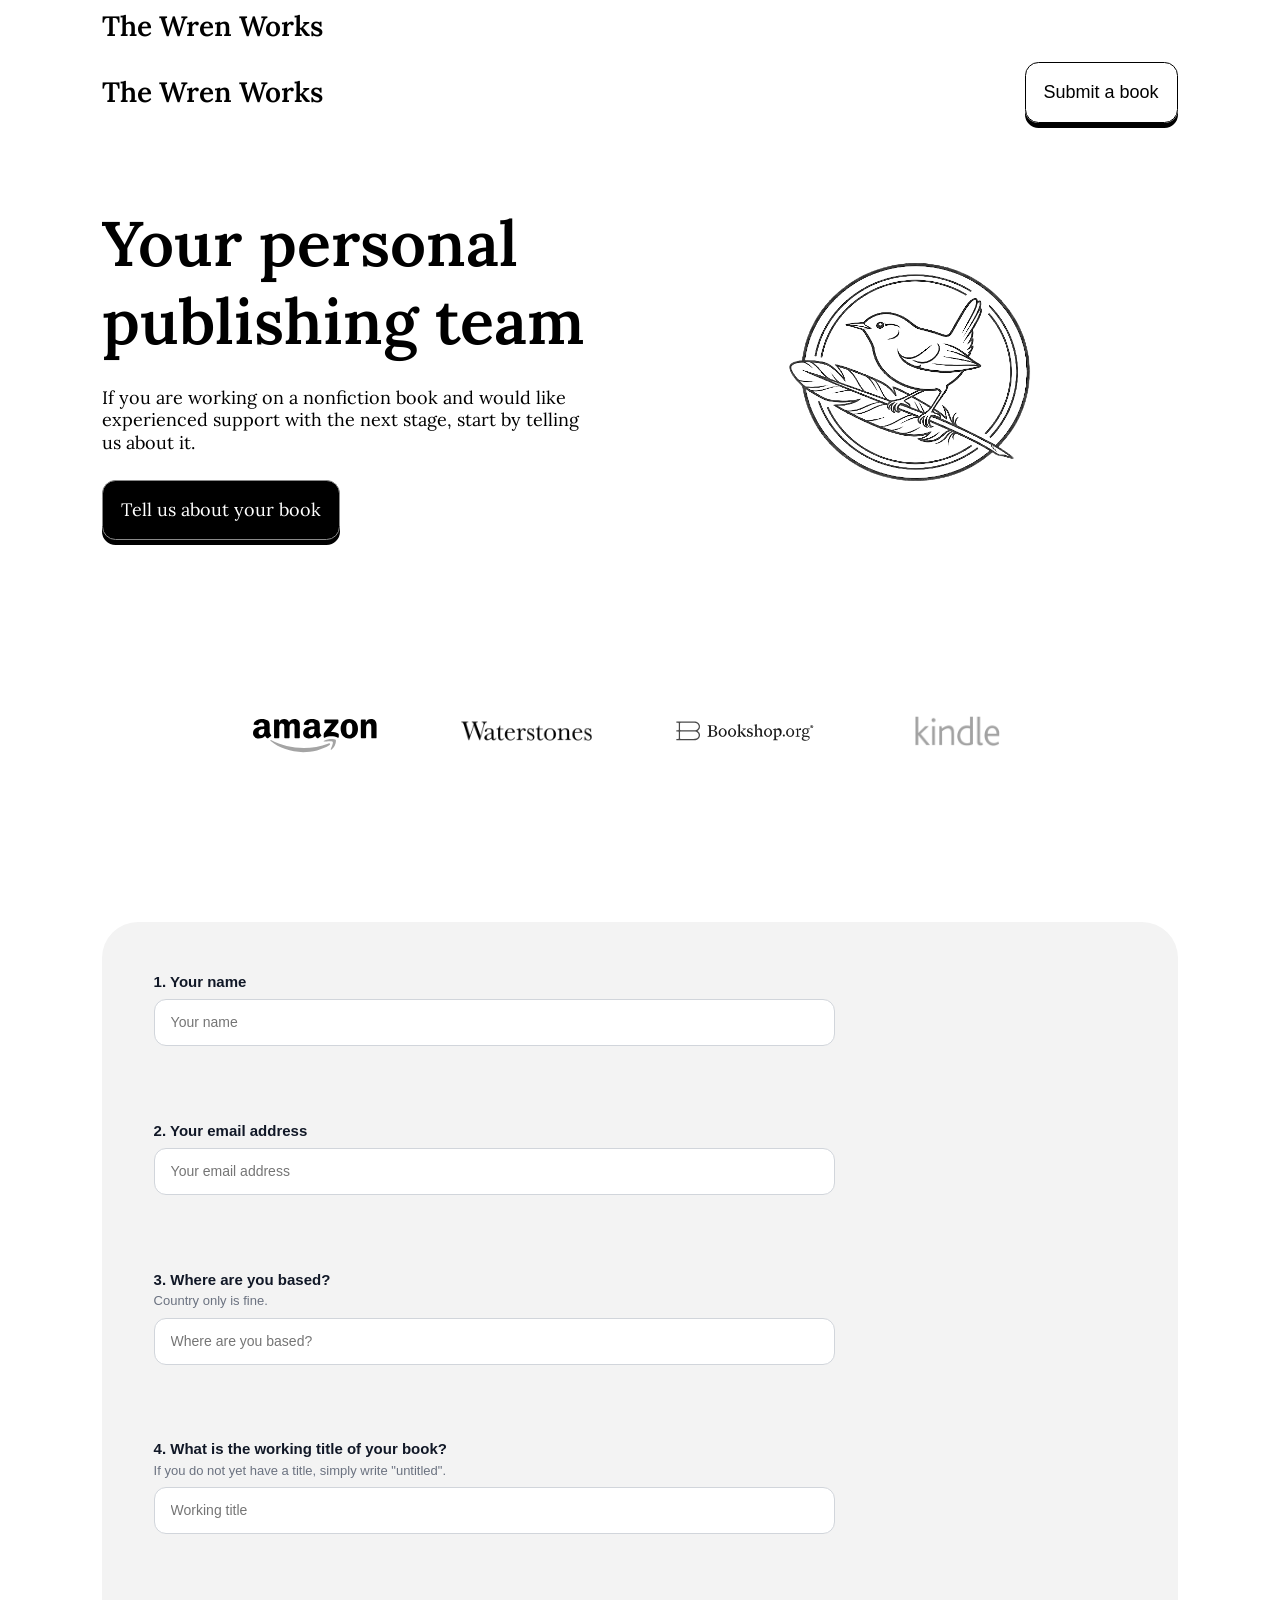
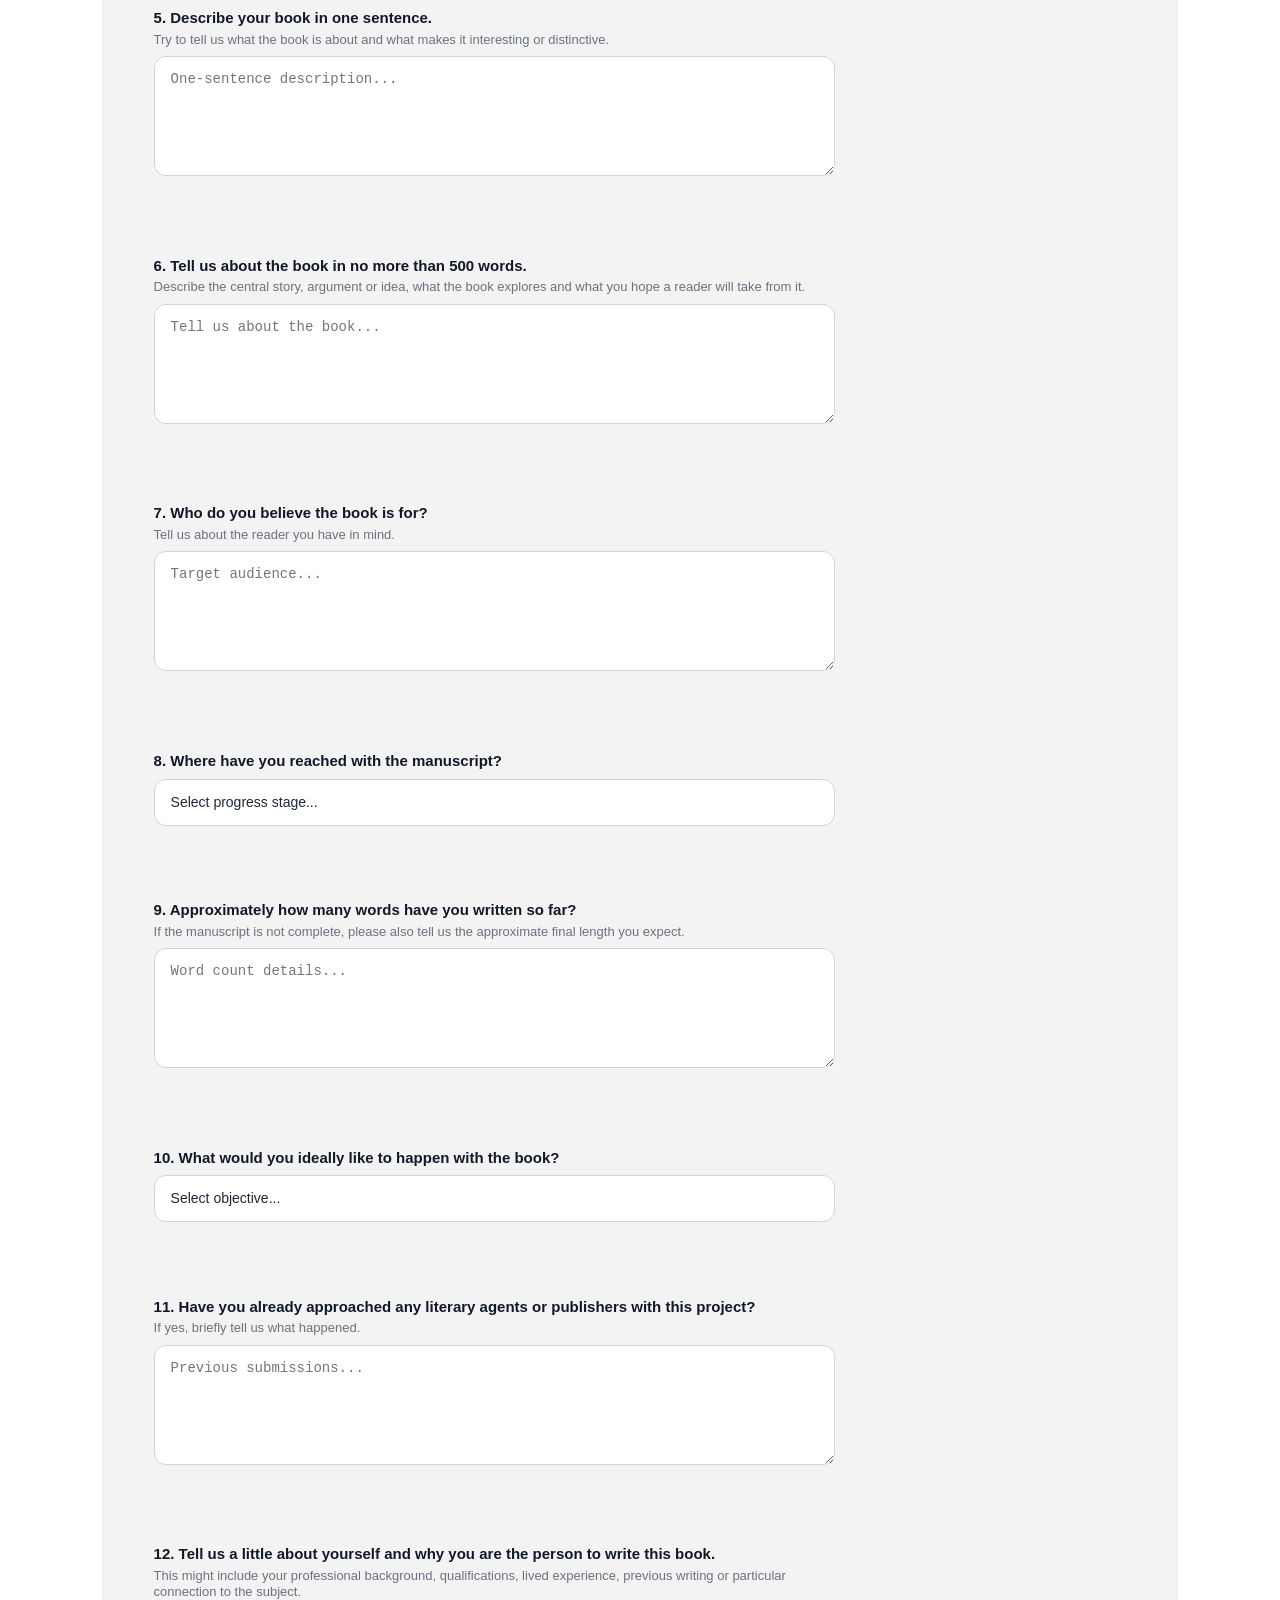
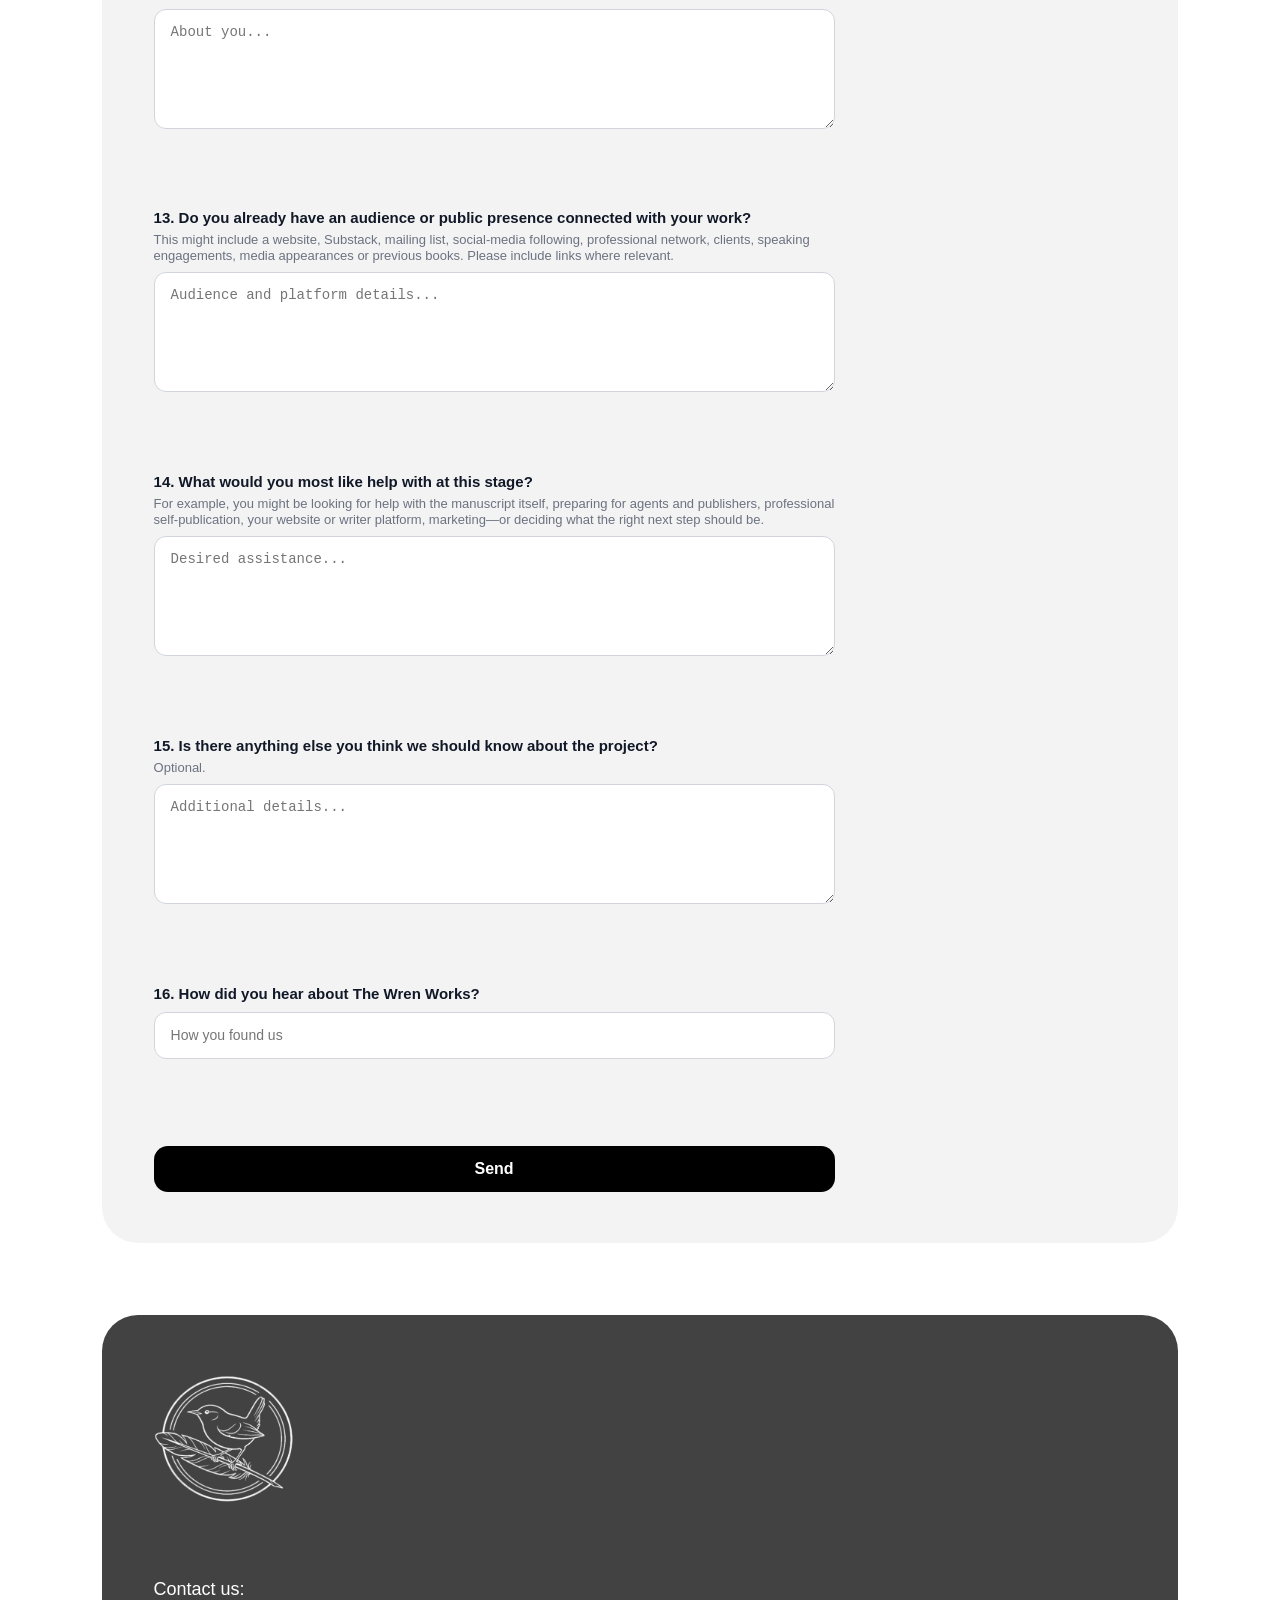
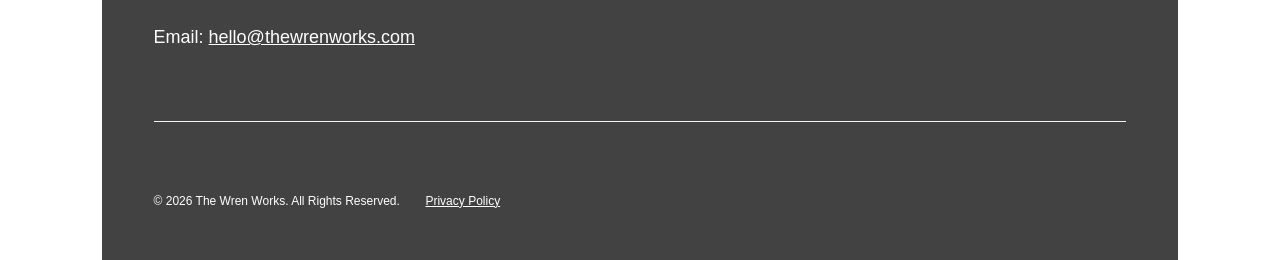
==== commit 80c9ef7c: "Add files via upload" ====
--- a/copy-1/index.html
+++ b/copy-1/index.html
@@ -1,4 +1,4 @@
-<!DOCTYPE html><html lang="en" data-ws-project="cc2d0de1-288e-43a6-b0fa-974bebbb24c8" data-ws-version="339" data-ws-last-published="2026-10-03T17:30:12.779Z"><head><link rel="stylesheet" type="text/css" href="/assets/static/app_generated_index-6937cd5a.mDJOraMK.css"><meta charSet="UTF-8"/><meta name="viewport" content="width=device-width,initial-scale=1"/><link rel="preload" as="image" imageSrcSet="/assets/logo_TXKBONAHJlMzv4u5fhobM.png 16w, /assets/logo_TXKBONAHJlMzv4u5fhobM.png 32w, /assets/logo_TXKBONAHJlMzv4u5fhobM.png 48w, /assets/logo_TXKBONAHJlMzv4u5fhobM.png 64w, /assets/logo_TXKBONAHJlMzv4u5fhobM.png 96w, /assets/logo_TXKBONAHJlMzv4u5fhobM.png 128w, /assets/logo_TXKBONAHJlMzv4u5fhobM.png 256w, /assets/logo_TXKBONAHJlMzv4u5fhobM.png 384w, /assets/logo_TXKBONAHJlMzv4u5fhobM.png 640w, /assets/logo_TXKBONAHJlMzv4u5fhobM.png 750w, /assets/logo_TXKBONAHJlMzv4u5fhobM.png 828w, /assets/logo_TXKBONAHJlMzv4u5fhobM.png 1080w, /assets/logo_TXKBONAHJlMzv4u5fhobM.png 1200w, /assets/logo_TXKBONAHJlMzv4u5fhobM.png 1920w, /assets/logo_TXKBONAHJlMzv4u5fhobM.png 2048w" imageSizes="100vw"/><script async="" src="https://www.googletagmanager.com/gtag/js?id=G-954B76QLNG"></script><link rel="icon" href="/assets/The_Wren_Works_-_Logo_Transparent_square_VE-O6IhaY5iwHEhUVVaoV.png"/><link rel="preload" href="/assets/Lora-SemiBold_znw0nXS5wxOOpre-IOLf3.ttf" as="font" crossorigin="anonymous"/><link rel="preload" href="/assets/Lora-Medium_MLIfZySnlmDybAi4Fa-6B.ttf" as="font" crossorigin="anonymous"/><link rel="preload" href="/assets/Lora-BoldItalic_Gi897ydtL71wCxP0ZiwmR.ttf" as="font" crossorigin="anonymous"/><link rel="preload" href="/assets/Lora-MediumItalic_n7nVDHxsIgPP_UWSItA-U.ttf" as="font" crossorigin="anonymous"/><link rel="preload" href="/assets/Lora-Regular_C_TjQ6ZStoAsZDpQfTFe5.ttf" as="font" crossorigin="anonymous"/><link rel="preload" href="/assets/Lora-Italic-VariableFont_wght_oUsFwrGcsn1EwSscNb-XW.ttf" as="font" crossorigin="anonymous"/><link rel="preload" href="/assets/Lora-Bold_uh8MZzUZxP8kTWY_SK-nz.ttf" as="font" crossorigin="anonymous"/><link rel="preload" href="/assets/Lora-SemiBoldItalic_jOxKkHY4I21WDI2kAKfRw.ttf" as="font" crossorigin="anonymous"/><link rel="preload" href="/assets/Lora-VariableFont_wght_aYn2qdmpTzmwDis5Dptac.ttf" as="font" crossorigin="anonymous"/><link rel="preload" href="/assets/Lora-Italic_HtMKkSyhNpXAZKQBkb8YR.ttf" as="font" crossorigin="anonymous"/><meta property="og:url" content="https://url/copy-1"/><meta property="og:title" content="The Wren Works"/><meta property="og:type" content="website"/><meta property="og:site_name" content="The Wren Works"/><meta name="robots" content="noindex, nofollow"/><meta name="description" content="Writing and publishing advice from a non-fiction literary agency and book coaching team specialising in self-help, spirituality, personal development and wellbeing."/><meta property="og:description" content="Writing and publishing advice from a non-fiction literary agency and book coaching team specialising in self-help, spirituality, personal development and wellbeing."/><meta property="og:image" content="/assets/logo_TXKBONAHJlMzv4u5fhobM.png"/><meta property="twitter:card" content="summary_large_image"/><title>The Wren Works</title><script type="application/ld+json">{
+<!DOCTYPE html><html lang="en" data-ws-project="cc2d0de1-288e-43a6-b0fa-974bebbb24c8" data-ws-version="442" data-ws-last-published="2026-10-05T10:49:00.330Z"><head><link rel="stylesheet" type="text/css" href="/assets/static/app_generated_index-6937cd5a.IoZqOXmQ.css"><meta charSet="UTF-8"/><meta name="viewport" content="width=device-width,initial-scale=1"/><link rel="preload" as="image" imageSrcSet="/assets/logo_TXKBONAHJlMzv4u5fhobM.png 16w, /assets/logo_TXKBONAHJlMzv4u5fhobM.png 32w, /assets/logo_TXKBONAHJlMzv4u5fhobM.png 48w, /assets/logo_TXKBONAHJlMzv4u5fhobM.png 64w, /assets/logo_TXKBONAHJlMzv4u5fhobM.png 96w, /assets/logo_TXKBONAHJlMzv4u5fhobM.png 128w, /assets/logo_TXKBONAHJlMzv4u5fhobM.png 256w, /assets/logo_TXKBONAHJlMzv4u5fhobM.png 384w, /assets/logo_TXKBONAHJlMzv4u5fhobM.png 640w, /assets/logo_TXKBONAHJlMzv4u5fhobM.png 750w, /assets/logo_TXKBONAHJlMzv4u5fhobM.png 828w, /assets/logo_TXKBONAHJlMzv4u5fhobM.png 1080w, /assets/logo_TXKBONAHJlMzv4u5fhobM.png 1200w, /assets/logo_TXKBONAHJlMzv4u5fhobM.png 1920w, /assets/logo_TXKBONAHJlMzv4u5fhobM.png 2048w" imageSizes="100vw"/><script async="" src="https://www.googletagmanager.com/gtag/js?id=G-954B76QLNG"></script><link rel="icon" href="/assets/The_Wren_Works_-_Logo_Transparent_square_VE-O6IhaY5iwHEhUVVaoV.png"/><link rel="preload" href="/assets/Lora-SemiBold_znw0nXS5wxOOpre-IOLf3.ttf" as="font" crossorigin="anonymous"/><link rel="preload" href="/assets/Lora-Medium_MLIfZySnlmDybAi4Fa-6B.ttf" as="font" crossorigin="anonymous"/><link rel="preload" href="/assets/Lora-BoldItalic_Gi897ydtL71wCxP0ZiwmR.ttf" as="font" crossorigin="anonymous"/><link rel="preload" href="/assets/Lora-MediumItalic_n7nVDHxsIgPP_UWSItA-U.ttf" as="font" crossorigin="anonymous"/><link rel="preload" href="/assets/Lora-Regular_C_TjQ6ZStoAsZDpQfTFe5.ttf" as="font" crossorigin="anonymous"/><link rel="preload" href="/assets/Lora-Italic-VariableFont_wght_oUsFwrGcsn1EwSscNb-XW.ttf" as="font" crossorigin="anonymous"/><link rel="preload" href="/assets/Lora-Bold_uh8MZzUZxP8kTWY_SK-nz.ttf" as="font" crossorigin="anonymous"/><link rel="preload" href="/assets/Lora-SemiBoldItalic_jOxKkHY4I21WDI2kAKfRw.ttf" as="font" crossorigin="anonymous"/><link rel="preload" href="/assets/Lora-VariableFont_wght_aYn2qdmpTzmwDis5Dptac.ttf" as="font" crossorigin="anonymous"/><link rel="preload" href="/assets/Lora-Italic_HtMKkSyhNpXAZKQBkb8YR.ttf" as="font" crossorigin="anonymous"/><meta property="og:url" content="https://url/copy-1"/><meta property="og:title" content="The Wren Works"/><meta property="og:type" content="website"/><meta property="og:site_name" content="The Wren Works"/><meta name="robots" content="noindex, nofollow"/><meta name="description" content="Writing and publishing advice from a non-fiction literary agency and book coaching team specialising in self-help, spirituality, personal development and wellbeing."/><meta property="og:description" content="Writing and publishing advice from a non-fiction literary agency and book coaching team specialising in self-help, spirituality, personal development and wellbeing."/><meta property="og:image" content="/assets/logo_TXKBONAHJlMzv4u5fhobM.png"/><meta property="twitter:card" content="summary_large_image"/><title>The Wren Works</title><script type="application/ld+json">{
   "@context": "https://schema.org",
   "@type": "WebSite",
   "name": "The Wren Works"
@@ -8,7 +8,7 @@
   gtag('js', new Date());
 
   gtag('config', 'G-954B76QLNG');
-</script></head><body class="w-body c1eefflm c1njz4ho"><div class="w-box c1njz4ho"><div style="display:contents"><div style="display:contents"><div style="display:block"></div><div class="w-html-embed"><style>
+</script></head><body class="w-body c1eefflm c1njz4ho"><div class="w-box c1njz4ho"><div style="display:contents"><div style="display:contents"><div style="display:contents"><div style="display:contents"></div></div><nav class="w-box cayvxmk c1g94nmz crvgmco c1tf9l6w cv8vzg6 c1ixtuxv ccdo1v8 c13rtvuj c1uup4ib c1x05l0l c1djcjaj cqjnlda c1x7t933 c7qy5pm c1buloke cmfd5ud"><a class="w-link c1je04uq c7qy5pm cveejg9 ce9lonv cjrw7s3 c1cwnbqk c3s7c98 c1g6iaa7 cooi6gp cvnld01 ckrvz9r c1lsgh5b c1qcot4p cpta1gi c1964qkb c44tjbl c4scbcq cas8w64 clxubi1 cs2d5f8 ci146ui cv2l5av c1yq2yfl" href="/"><span class="w-element c4je3xh">The Wren Works</span></a><div aria-label="Main navigation" class="w-box c1s05uw2 ccdo1v8 c13rtvuj c7qy5pm cveejg9 czlac5t cw1hgdq c19x3wtq c1j8oni9 c1u1y1hi ccf6y70 cy84l6z cd9nun1"><div style="display:contents"><div style="display:contents"></div></div></div><button type="button" aria-label="Open mobile menu" class="w-button c9tqjor c1pyzt8a c13lg4le c1rxb296 c1brvc39 c1sldssk c4scbcq cingnp7 c129xu9s c1kmctzp c1khjqz8 c1dmftlc cl32jmb c1cmte77 cdnfkux c1cgelw4 ctwn8xu ci146ui cv2l5av c122a9ww cjhjwdh cwlaefo c1wlopdx c1fm6mf0 cwomxg0 c1g5e5t8 c100mxn2 c118kcqx c1jzcjja c33qspo c19h5d9z c1whdfmb c1h4rosp citwlrj cgpvt0p cn8xhuh c7oijxz" aria-haspopup="dialog" aria-expanded="false" aria-controls="radix-:R1om:" data-state="closed"><div class="w-html-embed"><svg xmlns="http://www.w3.org/2000/svg" viewBox="0 0 22 22" fill="currentColor" width="100%" height="100%" style="display: block;"><path fill-rule="evenodd" d="M2 5.998a.75.75 0 0 1 .75-.75h16.5a.75.75 0 0 1 0 1.5H2.75a.75.75 0 0 1-.75-.75Zm0 5.5a.75.75 0 0 1 .75-.75h16.5a.75.75 0 0 1 0 1.5H2.75a.75.75 0 0 1-.75-.75Zm0 5.5a.75.75 0 0 1 .75-.75h16.5a.75.75 0 0 1 0 1.5H2.75a.75.75 0 0 1-.75-.75Z" clip-rule="evenodd"/></svg></div></button></nav><div class="w-html-embed"><style>
   /* Remove preset margins on paragraphs. Margins on other elements, such as headings, are moved via Tokens. */
   p {
     margin: 0;
@@ -256,7 +256,7 @@
   window.addEventListener('hashchange', scrollToHash);
   window.addEventListener('load', scrollToHash);
 })();
-</script></div></section></main><div style="display:contents"><div style="display:contents"><footer class="w-box cayvxmk c1g94nmz crvgmco c1tf9l6w cv8vzg6 c1ixtuxv ccdo1v8 c1o768ho c1p1oiur crsj5vb c9tqjor c1buloke cmfd5ud c76w5dv cjj8lsn"><div class="w-box c1mg0fms cnopd54 c6rsq3t c1czifmt c1vxw0rd ccdo1v8 c1o768ho c1p1oiur crsj5vb cef5mjv"><div class="w-box c1t9vn71 c1uup4ib c1x05l0l c2pinjm c1wm1hiu ct10b74 cy84l6z"><a class="w-link c1je04uq c7qy5pm cveejg9 ce9lonv cjrw7s3 c1cwnbqk c3s7c98 c1g6iaa7 cooi6gp cvnld01 ckrvz9r c1lsgh5b c1qcot4p cpta1gi cas8w64 clxubi1 cs2d5f8 ci146ui cv2l5av" href="/">The Wren Works</a><div style="display:contents"><div style="display:contents"><div class="w-box ccdo1v8 c7qy5pm ce9lonv cjrw7s3 c1b9b2da c1keu5a5 c1k3wwe7"></div></div></div></div><div class="w-box ccdo1v8 c1p1oiur crsj5vb c1djcjaj cy84l6z"><div class="w-box ccdo1v8 c1o768ho czlac5t cw1hgdq czfl3ei cveejg9"><div class="w-text c1kos6lz cnk39rm ckbu8xy cklwdp1 c17h131c c1rorevm c1et70us c6a621j c6gmu9y c1cwnbqk c9vu7ie c5u7zze">Contact us:</div><div class="w-text">Email: hello<a href="mailto:hello@thewrenworks.com" class="w-element c1je04uq c7qy5pm cveejg9 ce9lonv cjrw7s3 c9tqjor c3s7c98 c6od58n cgeq41r cvnld01 ckrvz9r c1lsgh5b c1qcot4p cpta1gi cas8w64 clxubi1 cs2d5f8 ci146ui cv2l5av">hello@thewrenworks.com</a></div></div></div><hr class="w-separator cv8vzg6 c1e5o7b8 c10mfbj2 cx6x4m7"/><div class="w-box ccdo1v8 czlac5t cw1hgdq cg9rdh0"><div class="w-text c10n7stp c1j2tvth crpxkqz">© 2026 The Wren Works. All Rights Reserved.</div><a class="w-link c1je04uq c7qy5pm cveejg9 ce9lonv cjrw7s3 c9tqjor c3s7c98 c6od58n cgeq41r cvnld01 ckrvz9r c1lsgh5b c1qcot4p cpta1gi crpxkqz cas8w64 clxubi1 cs2d5f8 ci146ui cv2l5av" href="#">Privacy Policy</a></div></div></footer><div style="display:contents"><div style="display:contents"><div class="w-html-embed"><style>
+</script></div></section></main><div style="display:contents"><div style="display:contents"><footer class="w-box cayvxmk c1g94nmz crvgmco c1tf9l6w cv8vzg6 c1ixtuxv ccdo1v8 c1o768ho c1p1oiur crsj5vb c9tqjor c1buloke cmfd5ud c76w5dv cjj8lsn"><div class="w-box c1q120ui cnopd54 c6rsq3t c1czifmt c1vxw0rd ccdo1v8 c1o768ho c1p1oiur crsj5vb cef5mjv"><div class="w-box c1t9vn71 c1uup4ib c1x05l0l c2pinjm c1wm1hiu ct10b74 cy84l6z"><img class="w-image" alt="" width="140" height="140" sizes="100vw" srcSet="/assets/The_Wren_Works_Logo_White_z3M9zsX5lkpudOB6Ry5Bc.png 16w, /assets/The_Wren_Works_Logo_White_z3M9zsX5lkpudOB6Ry5Bc.png 32w, /assets/The_Wren_Works_Logo_White_z3M9zsX5lkpudOB6Ry5Bc.png 48w, /assets/The_Wren_Works_Logo_White_z3M9zsX5lkpudOB6Ry5Bc.png 64w, /assets/The_Wren_Works_Logo_White_z3M9zsX5lkpudOB6Ry5Bc.png 96w, /assets/The_Wren_Works_Logo_White_z3M9zsX5lkpudOB6Ry5Bc.png 128w, /assets/The_Wren_Works_Logo_White_z3M9zsX5lkpudOB6Ry5Bc.png 256w, /assets/The_Wren_Works_Logo_White_z3M9zsX5lkpudOB6Ry5Bc.png 384w" src="/assets/The_Wren_Works_Logo_White_z3M9zsX5lkpudOB6Ry5Bc.png" decoding="async" loading="lazy"/><div style="display:contents"><div style="display:contents"></div></div></div><div class="w-box ccdo1v8 c1p1oiur crsj5vb c1djcjaj cy84l6z"><div class="w-box ccdo1v8 c1o768ho czlac5t cw1hgdq czfl3ei cveejg9"><div class="w-text c1eifmcj cklwdp1 c17h131c c1rorevm c1et70us ca4zda c1s5iggy c116j71s c1paw13f">Contact us:</div><div class="w-text">Email: <a href="mailto:hello@thewrenworks.com" class="w-element c1je04uq c7qy5pm cveejg9 ce9lonv cjrw7s3 c9tqjor c3s7c98 c6od58n cgeq41r cvnld01 ckrvz9r c1lsgh5b c1qcot4p cpta1gi cas8w64 clxubi1 cs2d5f8 ci146ui cv2l5av">hello@thewrenworks.com</a></div></div><div class="w-box ccdo1v8 c7qy5pm ce9lonv cjrw7s3 c1b9b2da c1keu5a5 c1k3wwe7"></div></div><hr class="w-separator cv8vzg6 c1e5o7b8 c10mfbj2 cx6x4m7"/><div class="w-box ccdo1v8 czlac5t cw1hgdq cg9rdh0"><div class="w-text c10n7stp c1j2tvth crpxkqz">© 2026 The Wren Works. All Rights Reserved.</div><a class="w-link c1je04uq c7qy5pm cveejg9 ce9lonv cjrw7s3 c9tqjor c3s7c98 c6od58n cgeq41r cvnld01 ckrvz9r c1lsgh5b c1qcot4p cpta1gi crpxkqz cas8w64 clxubi1 cs2d5f8 ci146ui cv2l5av" href="#">Privacy Policy</a></div></div></footer><div style="display:contents"><div style="display:contents"><div class="w-html-embed"><style>
 :root {
   --ani-duration: var(--duration-default, .2s);
   --ani-delay: 0s;
@@ -293,4 +293,4 @@
 @keyframes expandUp{from{height:var(--newHeight)}
 to{height:0}}[data-ani='expand'],[data-ani='expand'][data-state='open'],[data-ani='expand'].in{--newHeight:var(--custom-height,var(--radix-accordion-content-height,var(--radix-collapsible-content-height,100%)));overflow:hidden;opacity:1}[data-ani-children][data-ani='expand']>.in,[data-ani='expand']:where(.in:not([data-state]),[data-state$='open'],[data-state='active']){animation:expandDown var(--ani-duration)var(--ani-easing)}[data-ani-children][data-ani='expand']>.out,[data-ani='expand']:where(.out:not([data-state]),[data-state='closed'],[data-state='inactive']){animation:expandUp var(--ani-duration)var(--ani-easing)}
 @media(prefers-reduced-motion:reduce){[data-ani]:not([data-ani-children]),[data-ani-progress]:not([data-ani-children]),[data-ani-children]>*{opacity:1;transform:none;animation:none;rotate:none;scale:none;translate:none}}
-</style></div></div></div></div></div></div><script id="vike_pageContext" type="application/json">{"_urlRewrite":null,"pageId":"/pages/copy-1","routeParams":{},"data":{"url":"https://url/copy-1","system":{"params":{},"search":{},"origin":"https://url","pathname":"/copy-1"},"resources":{},"pageMeta":{"title":"The Wren Works","description":"Writing and publishing advice from a non-fiction literary agency and book coaching team specialising in self-help, spirituality, personal development and wellbeing.","excludePageFromSearch":true,"language":"!undefined","socialImageAssetName":"logo_TXKBONAHJlMzv4u5fhobM.png","socialImageUrl":"!undefined","status":"!undefined","redirect":"!undefined","content":"!undefined","custom":[]}}}</script><script id="vike_globalContext" type="application/json">{}</script><script src="/assets/entries/entry-server-routing.DVDe_-FJ.js" type="module" async></script><link rel="modulepreload" href="/assets/entries/pages_copy-1.OHsBew4O.js" as="script" type="text/javascript"><link rel="modulepreload" href="/assets/chunks/chunk-2QLyHwww.js" as="script" type="text/javascript"><link rel="modulepreload" href="/assets/chunks/chunk-DSNaSmGW.js" as="script" type="text/javascript"></body></html>+</style></div></div></div></div></div></div><script id="vike_pageContext" type="application/json">{"_urlRewrite":null,"pageId":"/pages/copy-1","routeParams":{},"data":{"url":"https://url/copy-1","system":{"params":{},"search":{},"origin":"https://url","pathname":"/copy-1"},"resources":{},"pageMeta":{"title":"The Wren Works","description":"Writing and publishing advice from a non-fiction literary agency and book coaching team specialising in self-help, spirituality, personal development and wellbeing.","excludePageFromSearch":true,"language":"!undefined","socialImageAssetName":"logo_TXKBONAHJlMzv4u5fhobM.png","socialImageUrl":"!undefined","status":"!undefined","redirect":"!undefined","content":"!undefined","custom":[]}}}</script><script id="vike_globalContext" type="application/json">{}</script><script src="/assets/entries/entry-server-routing.DCSF74PG.js" type="module" async></script><link rel="modulepreload" href="/assets/entries/pages_copy-1.DR7e9-7w.js" as="script" type="text/javascript"><link rel="modulepreload" href="/assets/chunks/chunk-BY2lgx2C.js" as="script" type="text/javascript"><link rel="modulepreload" href="/assets/chunks/chunk-BcHZu9Mi.js" as="script" type="text/javascript"></body></html>
--- a/assets/static/app_generated_index-6937cd5a.IoZqOXmQ.css
+++ b/assets/static/app_generated_index-6937cd5a.IoZqOXmQ.css
@@ -0,0 +1 @@
+@font-face{font-family:Lora;font-style:normal;font-weight:600;font-display:swap;src:url(/assets/Lora-SemiBold_znw0nXS5wxOOpre-IOLf3.ttf) format("truetype")}@font-face{font-family:Lora;font-style:normal;font-weight:500;font-display:swap;src:url(/assets/Lora-Medium_MLIfZySnlmDybAi4Fa-6B.ttf) format("truetype")}@font-face{font-family:Lora;font-style:italic;font-weight:700;font-display:swap;src:url(/assets/Lora-BoldItalic_Gi897ydtL71wCxP0ZiwmR.ttf) format("truetype")}@font-face{font-family:Lora;font-style:italic;font-weight:500;font-display:swap;src:url(/assets/Lora-MediumItalic_n7nVDHxsIgPP_UWSItA-U.ttf) format("truetype")}@font-face{font-family:Lora;font-style:normal;font-weight:400;font-display:swap;src:url(/assets/Lora-Regular_C_TjQ6ZStoAsZDpQfTFe5.ttf) format("truetype")}@font-face{font-family:Lora;font-style:italic;font-weight:400 700;font-display:swap;src:url(/assets/Lora-Italic-VariableFont_wght_oUsFwrGcsn1EwSscNb-XW.ttf) format("truetype")}@font-face{font-family:Lora;font-style:normal;font-weight:700;font-display:swap;src:url(/assets/Lora-Bold_uh8MZzUZxP8kTWY_SK-nz.ttf) format("truetype")}@font-face{font-family:Lora;font-style:italic;font-weight:600;font-display:swap;src:url(/assets/Lora-SemiBoldItalic_jOxKkHY4I21WDI2kAKfRw.ttf) format("truetype")}@font-face{font-family:Lora;font-style:normal;font-weight:400 700;font-display:swap;src:url(/assets/Lora-VariableFont_wght_aYn2qdmpTzmwDis5Dptac.ttf) format("truetype")}@font-face{font-family:Lora;font-style:italic;font-weight:400;font-display:swap;src:url(/assets/Lora-Italic_HtMKkSyhNpXAZKQBkb8YR.ttf) format("truetype")}@layer presets{:root{display:grid;min-height:100%;grid-template-rows:auto;grid-template-columns:1fr;font-family:Arial,Roboto,sans-serif;font-size:16px;line-height:1.2;white-space:pre-wrap;white-space-collapse:preserve}a.w-element{box-sizing:border-box}b.w-element{font-weight:700;box-sizing:border-box}p.w-element,span.w-element{box-sizing:border-box}body.w-body{box-sizing:border-box;-webkit-font-smoothing:antialiased;-moz-osx-font-smoothing:grayscale;margin:0}div.w-box{box-sizing:border-box}footer.w-box{box-sizing:border-box}main.w-box{box-sizing:border-box}nav.w-box{box-sizing:border-box}section.w-box{box-sizing:border-box}a.w-link{box-sizing:border-box;display:inline-block}div.w-html-embed{display:contents;white-space:normal;white-space-collapse:collapse}div.w-text{box-sizing:border-box;min-height:1em}hr.w-separator{height:1px;color:inherit;box-sizing:border-box;background-color:gray;border-top-style:none;border-right-style:none;border-left-style:none;border-bottom-style:none}button.w-button{font-family:inherit;font-size:100%;line-height:1.15;box-sizing:border-box;border-top-style:solid;border-right-style:solid;border-bottom-style:solid;border-left-style:solid;text-transform:none;margin:0}div.w-dialog-overlay,div.w-dialog-content{box-sizing:border-box}button.w-close-button{background-color:transparent;background-image:none;font-family:inherit;font-size:100%;line-height:1.15;box-sizing:border-box;text-transform:none;border:0px solid rgb(226 232 240 / 1);margin:0;padding:0}img.w-image{box-sizing:border-box;max-width:100%;display:block;height:auto}h1.w-heading,h2.w-heading,h3.w-heading,p.w-paragraph,form.w-webhook-form{box-sizing:border-box}}@media all{:root{--font-lineheight-00: .95;--font-lineheight-0: 1.1;--font-lineheight-1: 1.25;--font-lineheight-2: 1.375;--font-lineheight-3: 1.5;--font-lineheight-4: 1.75;--font-lineheight-5: 2;--font-letterspacing-0: -.05em;--font-letterspacing-1: .025em;--font-letterspacing-2: .05em;--font-letterspacing-3: .075em;--font-letterspacing-4: .15em;--font-letterspacing-5: .5em;--font-letterspacing-6: .75em;--font-letterspacing-7: 1em;--font-size-00: .5rem;--font-size-0: .75rem;--font-size-1: 1rem;--font-size-2: 1.1rem;--font-size-3: 1.25rem;--font-size-4: 1.5rem;--font-size-5: 2rem;--font-size-6: 2.5rem;--font-size-7: 3rem;--font-size-8: 3.5rem;--font-size-fluid-0: clamp(.75rem,2vw,1rem);--font-size-fluid-1: clamp(1rem,4vw,1.5rem);--font-size-fluid-2: clamp(1.5rem,6vw,2.5rem);--font-size-fluid-3: clamp(2rem,9vw,3.5rem);--size-000: -.5rem;--size-00: -.25rem;--size-1: .25rem;--size-2: .5rem;--size-3: 1rem;--size-4: 1.25rem;--size-5: 1.5rem;--size-6: 1.75rem;--size-7: 2rem;--size-8: 3rem;--size-9: 4rem;--size-10: 5rem;--size-11: 7.5rem;--size-12: 10rem;--size-13: 15rem;--size-14: 20rem;--size-15: 30rem;--size-px-000: -8px;--size-px-00: -4px;--size-px-1: 4px;--size-px-2: 8px;--size-px-3: 16px;--size-px-4: 20px;--size-px-5: 24px;--size-px-6: 28px;--size-px-7: 32px;--size-px-8: 48px;--size-px-9: 64px;--size-px-10: 80px;--size-px-11: 120px;--size-px-12: 160px;--size-px-13: 240px;--size-px-14: 320px;--size-px-15: 480px;--size-fluid-1: clamp(.5rem,1vw,1rem);--size-fluid-2: clamp(1rem,2vw,1.5rem);--size-fluid-3: clamp(1.5rem,3vw,2rem);--size-fluid-4: clamp(2rem,4vw,3rem);--size-fluid-5: clamp(4rem,5vw,5rem);--size-fluid-6: clamp(5rem,7vw,7.5rem);--size-fluid-7: clamp(7.5rem,10vw,10rem);--size-fluid-8: clamp(10rem,20vw,15rem);--size-fluid-9: clamp(15rem,30vw,20rem);--size-fluid-10: clamp(20rem,40vw,30rem);--size-content-1: 20ch;--size-content-2: 45ch;--size-content-3: 60ch;--size-header-1: 20ch;--size-header-2: 25ch;--size-header-3: 35ch;--size-xxs: 240px;--size-xs: 360px;--size-sm: 480px;--size-md: 768px;--size-lg: 1024px;--size-xl: 1440px;--size-xxl: 1920px;--size-relative-000: -.5ch;--size-relative-00: -.25ch;--size-relative-1: .25ch;--size-relative-2: .5ch;--size-relative-3: 1ch;--size-relative-4: 1.25ch;--size-relative-5: 1.5ch;--size-relative-6: 1.75ch;--size-relative-7: 2ch;--size-relative-8: 3ch;--size-relative-9: 4ch;--size-relative-10: 5ch;--size-relative-11: 7.5ch;--size-relative-12: 10ch;--size-relative-13: 15ch;--size-relative-14: 20ch;--size-relative-15: 30ch;--ease-1: cubic-bezier(.25,0,.5,1);--ease-2: cubic-bezier(.25,0,.4,1);--ease-3: cubic-bezier(.25,0,.3,1);--ease-4: cubic-bezier(.25,0,.2,1);--ease-5: cubic-bezier(.25,0,.1,1);--ease-in-1: cubic-bezier(.25,0,1,1);--ease-in-2: cubic-bezier(.5,0,1,1);--ease-in-3: cubic-bezier(.7,0,1,1);--ease-in-4: cubic-bezier(.9,0,1,1);--ease-in-5: cubic-bezier(1,0,1,1);--ease-out-1: cubic-bezier(0,0,.75,1);--ease-out-2: cubic-bezier(0,0,.5,1);--ease-out-3: cubic-bezier(0,0,.3,1);--ease-out-4: cubic-bezier(0,0,.1,1);--ease-out-5: cubic-bezier(0,0,0,1);--ease-in-out-1: cubic-bezier(.1,0,.9,1);--ease-in-out-2: cubic-bezier(.3,0,.7,1);--ease-in-out-3: cubic-bezier(.5,0,.5,1);--ease-in-out-4: cubic-bezier(.7,0,.3,1);--ease-in-out-5: cubic-bezier(.9,0,.1,1);--ease-elastic-out-1: cubic-bezier(.5,.75,.75,1.25);--ease-elastic-out-2: cubic-bezier(.5,1,.75,1.25);--ease-elastic-out-3: cubic-bezier(.5,1.25,.75,1.25);--ease-elastic-out-4: cubic-bezier(.5,1.5,.75,1.25);--ease-elastic-out-5: cubic-bezier(.5,1.75,.75,1.25);--ease-elastic-in-1: cubic-bezier(.5,-.25,.75,1);--ease-elastic-in-2: cubic-bezier(.5,-.5,.75,1);--ease-elastic-in-3: cubic-bezier(.5,-.75,.75,1);--ease-elastic-in-4: cubic-bezier(.5,-1,.75,1);--ease-elastic-in-5: cubic-bezier(.5,-1.25,.75,1);--ease-elastic-in-out-1: cubic-bezier(.5,-.1,.1,1.5);--ease-elastic-in-out-2: cubic-bezier(.5,-.3,.1,1.5);--ease-elastic-in-out-3: cubic-bezier(.5,-.5,.1,1.5);--ease-elastic-in-out-4: cubic-bezier(.5,-.7,.1,1.5);--ease-elastic-in-out-5: cubic-bezier(.5,-.9,.1,1.5);--ease-step-1: steps(2);--ease-step-2: steps(3);--ease-step-3: steps(4);--ease-step-4: steps(7);--ease-step-5: steps(10);--ease-elastic-1: var(--ease-elastic-out-1);--ease-elastic-2: var(--ease-elastic-out-2);--ease-elastic-3: var(--ease-elastic-out-3);--ease-elastic-4: var(--ease-elastic-out-4);--ease-elastic-5: var(--ease-elastic-out-5);--ease-squish-1: var(--ease-elastic-in-out-1);--ease-squish-2: var(--ease-elastic-in-out-2);--ease-squish-3: var(--ease-elastic-in-out-3);--ease-squish-4: var(--ease-elastic-in-out-4);--ease-squish-5: var(--ease-elastic-in-out-5);--ease-spring-1: linear(0,.006,.025 2.8%,.101 6.1%,.539 18.9%,.721 25.3%,.849 31.5%,.937 38.1%,.968 41.8%,.991 45.7%,1.006 50.1%,1.015 55%,1.017 63.9%,1.001);--ease-spring-2: linear(0,.007,.029 2.2%,.118 4.7%,.625 14.4%,.826 19%,.902,.962,1.008 26.1%,1.041 28.7%,1.064 32.1%,1.07 36%,1.061 40.5%,1.015 53.4%,.999 61.6%,.995 71.2%,1);--ease-spring-3: linear(0,.009,.035 2.1%,.141 4.4%,.723 12.9%,.938 16.7%,1.017,1.077,1.121,1.149 24.3%,1.159,1.163,1.161,1.154 29.9%,1.129 32.8%,1.051 39.6%,1.017 43.1%,.991,.977 51%,.974 53.8%,.975 57.1%,.997 69.8%,1.003 76.9%,1);--ease-spring-4: linear(0,.009,.037 1.7%,.153 3.6%,.776 10.3%,1.001,1.142 16%,1.185,1.209 19%,1.215 19.9% 20.8%,1.199,1.165 25%,1.056 30.3%,1.008 33%,.973,.955 39.2%,.953 41.1%,.957 43.3%,.998 53.3%,1.009 59.1% 63.7%,.998 78.9%,1);--ease-spring-5: linear(0,.01,.04 1.6%,.161 3.3%,.816 9.4%,1.046,1.189 14.4%,1.231,1.254 17%,1.259,1.257 18.6%,1.236,1.194 22.3%,1.057 27%,.999 29.4%,.955 32.1%,.942,.935 34.9%,.933,.939 38.4%,1 47.3%,1.011,1.017 52.6%,1.016 56.4%,1 65.2%,.996 70.2%,1.001 87.2%,1);--ease-bounce-1: linear(0,.004,.016,.035,.063,.098,.141,.191,.25,.316,.391 36.8%,.563,.766,1 58.8%,.946,.908 69.1%,.895,.885,.879,.878,.879,.885,.895,.908 89.7%,.946,1);--ease-bounce-2: linear(0,.004,.016,.035,.063,.098,.141 15.1%,.25,.391,.562,.765,1,.892 45.2%,.849,.815,.788,.769,.757,.753,.757,.769,.788,.815,.85,.892 75.2%,1 80.2%,.973,.954,.943,.939,.943,.954,.973,1);--ease-bounce-3: linear(0,.004,.016,.035,.062,.098,.141 11.4%,.25,.39,.562,.764,1 30.3%,.847 34.8%,.787,.737,.699,.672,.655,.65,.656,.672,.699,.738,.787,.847 61.7%,1 66.2%,.946,.908,.885 74.2%,.879,.878,.879,.885 79.5%,.908,.946,1 87.4%,.981,.968,.96,.957,.96,.968,.981,1);--ease-bounce-4: linear(0,.004,.016 3%,.062,.141,.25,.391,.562 18.2%,1 24.3%,.81,.676 32.3%,.629,.595,.575,.568,.575,.595,.629,.676 48.2%,.811,1 56.2%,.918,.86,.825,.814,.825,.86,.918,1 77.2%,.94 80.6%,.925,.92,.925,.94 87.5%,1 90.9%,.974,.965,.974,1);--ease-bounce-5: linear(0,.004,.016 2.5%,.063,.141,.25 10.1%,.562,1 20.2%,.783,.627,.534 30.9%,.511,.503,.511,.534 38%,.627,.782,1 48.7%,.892,.815,.769 56.3%,.757,.753,.757,.769 61.3%,.815,.892,1 68.8%,.908 72.4%,.885,.878,.885,.908 79.4%,1 83%,.954 85.5%,.943,.939,.943,.954 90.5%,1 93%,.977,.97,.977,1);--layer-1: 1;--layer-2: 2;--layer-3: 3;--layer-4: 4;--layer-5: 5;--layer-important: 2147483647;--shadow-color: 220 3% 15%;--shadow-strength: 1%;--inner-shadow-highlight: inset 0-.5px 0 0#fff,inset 0 .5px 0 0 rgba(0,0,0,.067);--shadow-1: 0 1px 2px -1px hsl(var(--shadow-color)/calc(var(--shadow-strength) + 9%));--shadow-2: 0 3px 5px -2px hsl(var(--shadow-color)/calc(var(--shadow-strength) + 3%)),0 7px 14px -5px hsl(var(--shadow-color)/calc(var(--shadow-strength) + 5%));--shadow-3: 0 -1px 3px 0 hsl(var(--shadow-color)/calc(var(--shadow-strength) + 2%)),0 1px 2px -5px hsl(var(--shadow-color)/calc(var(--shadow-strength) + 2%)),0 2px 5px -5px hsl(var(--shadow-color)/calc(var(--shadow-strength) + 4%)),0 4px 12px -5px hsl(var(--shadow-color)/calc(var(--shadow-strength) + 5%)),0 12px 15px -5px hsl(var(--shadow-color)/calc(var(--shadow-strength) + 7%));--shadow-4: 0 -2px 5px 0 hsl(var(--shadow-color)/calc(var(--shadow-strength) + 2%)),0 1px 1px -2px hsl(var(--shadow-color)/calc(var(--shadow-strength) + 3%)),0 2px 2px -2px hsl(var(--shadow-color)/calc(var(--shadow-strength) + 3%)),0 5px 5px -2px hsl(var(--shadow-color)/calc(var(--shadow-strength) + 4%)),0 9px 9px -2px hsl(var(--shadow-color)/calc(var(--shadow-strength) + 5%)),0 16px 16px -2px hsl(var(--shadow-color)/calc(var(--shadow-strength) + 6%));--shadow-5: 0 -1px 2px 0 hsl(var(--shadow-color)/calc(var(--shadow-strength) + 2%)),0 2px 1px -2px hsl(var(--shadow-color)/calc(var(--shadow-strength) + 3%)),0 5px 5px -2px hsl(var(--shadow-color)/calc(var(--shadow-strength) + 3%)),0 10px 10px -2px hsl(var(--shadow-color)/calc(var(--shadow-strength) + 4%)),0 20px 20px -2px hsl(var(--shadow-color)/calc(var(--shadow-strength) + 5%)),0 40px 40px -2px hsl(var(--shadow-color)/calc(var(--shadow-strength) + 7%));--shadow-6: 0 -1px 2px 0 hsl(var(--shadow-color)/calc(var(--shadow-strength) + 2%)),0 3px 2px -2px hsl(var(--shadow-color)/calc(var(--shadow-strength) + 3%)),0 7px 5px -2px hsl(var(--shadow-color)/calc(var(--shadow-strength) + 3%)),0 12px 10px -2px hsl(var(--shadow-color)/calc(var(--shadow-strength) + 4%)),0 22px 18px -2px hsl(var(--shadow-color)/calc(var(--shadow-strength) + 5%)),0 41px 33px -2px hsl(var(--shadow-color)/calc(var(--shadow-strength) + 6%)),0 100px 80px -2px hsl(var(--shadow-color)/calc(var(--shadow-strength) + 7%));--inner-shadow-0: inset 0 0 0 1px hsl(var(--shadow-color)/calc(var(--shadow-strength) + 9%));--inner-shadow-1: inset 0 1px 2px 0 hsl(var(--shadow-color)/calc(var(--shadow-strength) + 9%)),var(--inner-shadow-highlight);--inner-shadow-2: inset 0 1px 4px 0 hsl(var(--shadow-color)/calc(var(--shadow-strength) + 9%)),var(--inner-shadow-highlight);--inner-shadow-3: inset 0 2px 8px 0 hsl(var(--shadow-color)/calc(var(--shadow-strength) + 9%)),var(--inner-shadow-highlight);--inner-shadow-4: inset 0 2px 14px 0 hsl(var(--shadow-color)/calc(var(--shadow-strength) + 9%)),var(--inner-shadow-highlight);--ratio-square: 1;--ratio-landscape: 4/3;--ratio-portrait: 3/4;--ratio-widescreen: 16/9;--ratio-ultrawide: 18/5;--ratio-golden: 1.618/1;--gray-0: rgb(255 255 255 / 1);--gray-1: rgb(243 243 243 / 1);--gray-2: unset;--gray-3: unset;--gray-4: unset;--gray-5: unset;--gray-6: rgb(229 229 229 / 1);--gray-7: unset;--gray-8: rgb(137 137 137 / 1);--gray-9: rgb(41 42 50 / 1);--gray-10: rgb(35 31 32 / 1);--gray-11: unset;--gray-12: rgb(0 0 0 / 1);--stone-0: rgb(248 250 251 / 1);--stone-1: rgb(242 244 246 / 1);--stone-2: rgb(235 237 239 / 1);--stone-3: rgb(224 228 229 / 1);--stone-4: rgb(209 214 216 / 1);--stone-5: rgb(177 182 185 / 1);--stone-6: rgb(151 155 157 / 1);--stone-7: rgb(126 130 130 / 1);--stone-8: rgb(102 105 104 / 1);--stone-9: rgb(80 81 79 / 1);--stone-10: rgb(58 58 55 / 1);--stone-11: rgb(37 37 33 / 1);--stone-12: rgb(18 18 16 / 1);--red-0: rgb(255 245 245 / 1);--red-1: rgb(255 227 227 / 1);--red-2: rgb(255 201 201 / 1);--red-3: rgb(255 168 168 / 1);--red-4: rgb(255 135 135 / 1);--red-5: rgb(255 107 107 / 1);--red-6: rgb(250 82 82 / 1);--red-7: rgb(240 62 62 / 1);--red-8: rgb(224 49 49 / 1);--red-9: rgb(201 42 42 / 1);--red-10: rgb(176 37 37 / 1);--red-11: rgb(150 32 32 / 1);--red-12: rgb(125 26 26 / 1);--pink-0: rgb(255 240 246 / 1);--pink-1: rgb(255 222 235 / 1);--pink-2: rgb(252 194 215 / 1);--pink-3: rgb(250 162 193 / 1);--pink-4: rgb(247 131 172 / 1);--pink-5: rgb(240 101 149 / 1);--pink-6: rgb(230 73 128 / 1);--pink-7: rgb(214 51 108 / 1);--pink-8: rgb(194 37 92 / 1);--pink-9: rgb(166 30 77 / 1);--pink-10: rgb(140 25 65 / 1);--pink-11: rgb(115 21 54 / 1);--pink-12: rgb(89 16 42 / 1);--purple-0: rgb(248 240 252 / 1);--purple-1: rgb(243 217 250 / 1);--purple-2: rgb(238 190 250 / 1);--purple-3: rgb(229 153 247 / 1);--purple-4: rgb(218 119 242 / 1);--purple-5: rgb(204 93 232 / 1);--purple-6: rgb(190 75 219 / 1);--purple-7: rgb(174 62 201 / 1);--purple-8: rgb(156 54 181 / 1);--purple-9: rgb(134 46 156 / 1);--purple-10: rgb(112 38 130 / 1);--purple-11: rgb(90 30 105 / 1);--purple-12: rgb(68 23 79 / 1);--violet-0: rgb(243 240 255 / 1);--violet-1: rgb(229 219 255 / 1);--violet-2: rgb(208 191 255 / 1);--violet-3: rgb(177 151 252 / 1);--violet-4: rgb(151 117 250 / 1);--violet-5: rgb(132 94 247 / 1);--violet-6: rgb(121 80 242 / 1);--violet-7: rgb(112 72 232 / 1);--violet-8: rgb(103 65 217 / 1);--violet-9: rgb(95 61 196 / 1);--violet-10: rgb(82 53 171 / 1);--violet-11: rgb(70 45 145 / 1);--violet-12: rgb(58 37 120 / 1);--indigo-0: rgb(237 242 255 / 1);--indigo-1: rgb(219 228 255 / 1);--indigo-2: rgb(186 200 255 / 1);--indigo-3: rgb(145 167 255 / 1);--indigo-4: rgb(116 143 252 / 1);--indigo-5: rgb(92 124 250 / 1);--indigo-6: rgb(76 110 245 / 1);--indigo-7: rgb(66 99 235 / 1);--indigo-8: rgb(59 91 219 / 1);--indigo-9: rgb(54 79 199 / 1);--indigo-10: rgb(47 68 173 / 1);--indigo-11: rgb(40 58 148 / 1);--indigo-12: rgb(33 48 122 / 1);--blue-0: unset;--blue-1: unset;--blue-2: unset;--blue-3: unset;--blue-4: unset;--blue-5: unset;--blue-6: rgb(26 27 38 / 1);--blue-7: unset;--blue-8: unset;--blue-9: unset;--blue-10: unset;--blue-11: rgb(25 26 35 / 1);--blue-12: unset;--cyan-0: rgb(227 250 252 / 1);--cyan-1: rgb(197 246 250 / 1);--cyan-2: rgb(153 233 242 / 1);--cyan-3: rgb(102 217 232 / 1);--cyan-4: rgb(59 201 219 / 1);--cyan-5: rgb(34 184 207 / 1);--cyan-6: rgb(21 170 191 / 1);--cyan-7: rgb(16 152 173 / 1);--cyan-8: rgb(12 133 153 / 1);--cyan-9: rgb(11 114 133 / 1);--cyan-10: rgb(9 92 107 / 1);--cyan-11: rgb(7 70 82 / 1);--cyan-12: rgb(5 48 56 / 1);--teal-0: rgb(230 252 245 / 1);--teal-1: rgb(195 250 232 / 1);--teal-2: rgb(150 242 215 / 1);--teal-3: rgb(99 230 190 / 1);--teal-4: rgb(56 217 169 / 1);--teal-5: rgb(32 201 151 / 1);--teal-6: rgb(18 184 134 / 1);--teal-7: rgb(12 166 120 / 1);--teal-8: rgb(9 146 104 / 1);--teal-9: rgb(8 127 91 / 1);--teal-10: rgb(6 102 73 / 1);--teal-11: rgb(5 77 55 / 1);--teal-12: rgb(3 51 37 / 1);--green-0: unset;--green-1: unset;--green-2: unset;--green-3: unset;--green-4: unset;--green-5: unset;--green-6: rgb(185 255 102 / 1);--green-7: unset;--green-8: unset;--green-9: unset;--green-10: unset;--green-11: unset;--green-12: unset;--lime-0: unset;--lime-1: unset;--lime-2: unset;--lime-3: unset;--lime-4: unset;--lime-5: unset;--lime-6: rgb(185 255 102 / 1);--lime-7: unset;--lime-8: unset;--lime-9: unset;--lime-10: unset;--lime-11: unset;--lime-12: unset;--yellow-0: rgb(255 249 219 / 1);--yellow-1: rgb(255 243 191 / 1);--yellow-2: rgb(255 236 153 / 1);--yellow-3: rgb(255 224 102 / 1);--yellow-4: rgb(255 212 59 / 1);--yellow-5: rgb(252 196 25 / 1);--yellow-6: rgb(250 176 5 / 1);--yellow-7: rgb(245 159 0 / 1);--yellow-8: rgb(240 140 0 / 1);--yellow-9: rgb(230 119 0 / 1);--yellow-10: rgb(179 92 0 / 1);--yellow-11: rgb(128 66 0 / 1);--yellow-12: rgb(102 53 0 / 1);--orange-0: rgb(255 244 230 / 1);--orange-1: rgb(255 232 204 / 1);--orange-2: rgb(255 216 168 / 1);--orange-3: rgb(255 192 120 / 1);--orange-4: rgb(255 169 77 / 1);--orange-5: rgb(255 146 43 / 1);--orange-6: rgb(253 126 20 / 1);--orange-7: rgb(247 103 7 / 1);--orange-8: rgb(232 89 12 / 1);--orange-9: rgb(217 72 15 / 1);--orange-10: rgb(191 64 13 / 1);--orange-11: rgb(153 51 11 / 1);--orange-12: rgb(128 43 9 / 1);--choco-0: rgb(255 248 220 / 1);--choco-1: rgb(252 225 188 / 1);--choco-2: rgb(247 202 158 / 1);--choco-3: rgb(241 178 128 / 1);--choco-4: rgb(233 155 98 / 1);--choco-5: rgb(223 133 69 / 1);--choco-6: rgb(212 110 37 / 1);--choco-7: rgb(189 95 27 / 1);--choco-8: rgb(164 81 23 / 1);--choco-9: rgb(138 69 19 / 1);--choco-10: rgb(112 58 19 / 1);--choco-11: rgb(87 47 18 / 1);--choco-12: rgb(61 33 13 / 1);--brown-0: rgb(250 244 235 / 1);--brown-1: rgb(237 224 209 / 1);--brown-2: rgb(224 202 183 / 1);--brown-3: rgb(211 183 158 / 1);--brown-4: rgb(197 162 133 / 1);--brown-5: rgb(183 143 109 / 1);--brown-6: rgb(168 124 86 / 1);--brown-7: rgb(149 107 71 / 1);--brown-8: rgb(130 91 58 / 1);--brown-9: rgb(111 75 45 / 1);--brown-10: rgb(94 58 33 / 1);--brown-11: rgb(78 43 21 / 1);--brown-12: rgb(66 36 18 / 1);--sand-0: rgb(248 250 251 / 1);--sand-1: rgb(230 228 220 / 1);--sand-2: rgb(213 207 189 / 1);--sand-3: rgb(194 185 160 / 1);--sand-4: rgb(174 165 140 / 1);--sand-5: rgb(154 145 120 / 1);--sand-6: rgb(134 124 101 / 1);--sand-7: rgb(115 106 83 / 1);--sand-8: rgb(95 87 70 / 1);--sand-9: rgb(75 70 57 / 1);--sand-10: rgb(56 53 45 / 1);--sand-11: rgb(37 37 33 / 1);--sand-12: rgb(18 18 16 / 1);--camo-0: rgb(249 251 231 / 1);--camo-1: rgb(232 237 156 / 1);--camo-2: rgb(210 223 78 / 1);--camo-3: rgb(194 206 52 / 1);--camo-4: rgb(181 187 46 / 1);--camo-5: rgb(167 168 39 / 1);--camo-6: rgb(153 150 33 / 1);--camo-7: rgb(140 133 28 / 1);--camo-8: rgb(126 116 22 / 1);--camo-9: rgb(109 100 20 / 1);--camo-10: rgb(93 84 17 / 1);--camo-11: rgb(77 70 14 / 1);--camo-12: rgb(54 48 10 / 1);--jungle-0: rgb(236 254 176 / 1);--jungle-1: rgb(222 243 154 / 1);--jungle-2: rgb(208 232 132 / 1);--jungle-3: rgb(194 221 110 / 1);--jungle-4: rgb(181 209 91 / 1);--jungle-5: rgb(168 198 72 / 1);--jungle-6: rgb(155 187 54 / 1);--jungle-7: rgb(143 176 36 / 1);--jungle-8: rgb(132 165 19 / 1);--jungle-9: rgb(122 153 8 / 1);--jungle-10: rgb(101 128 6 / 1);--jungle-11: rgb(81 102 5 / 1);--jungle-12: rgb(61 77 4 / 1);--gradient-1: linear-gradient(to bottom right,#1f005c,#5b0060,#870160,#ac255e,#ca485c,#e16b5c,#f39060,#ffb56b);--gradient-2: linear-gradient(to bottom right,#48005c,#8300e2,#a269ff);--gradient-3: radial-gradient(circle at top right,#0ff,rgba(0,255,255,0)),radial-gradient(circle at bottom left,#ff1492,rgba(255,20,146,0));--gradient-4: linear-gradient(to bottom right,#00f5a0,#00d9f5);--gradient-5: conic-gradient(from -270deg at 75% 110%,#f0f,#fffaf0);--gradient-6: conic-gradient(from -90deg at top left,#000,#fff);--gradient-7: linear-gradient(to bottom right,#72c6ef,#004e8f);--gradient-8: conic-gradient(from 90deg at 50% 0%,#111,50%,#222,#111);--gradient-9: conic-gradient(from .5turn at bottom center,#add8e6,#fff);--gradient-10: conic-gradient(from 90deg at 40% -25%,gold,#f79d03,#ee6907,#e6390a,#de0d0d,#d61039,#cf1261,#c71585,#cf1261,#d61039,#de0d0d,#ee6907,#f79d03,gold,gold,gold);--gradient-11: conic-gradient(at bottom left,#ff1493,cyan);--gradient-12: conic-gradient(from 90deg at 25% -10%,#ff4500,#d3f340,#7bee85,#afeeee,#7bee85);--gradient-13: radial-gradient(circle at 50% 200%,#000142,#3b0083,#b300c3,#ff059f,#ff4661,#ffad86,#fff3c7);--gradient-14: conic-gradient(at top right,lime,cyan);--gradient-15: linear-gradient(to bottom right,#c7d2fe,#fecaca,#fef3c7);--gradient-16: radial-gradient(circle at 50% -250%,#374151,#111827,#000);--gradient-17: conic-gradient(from -90deg at 50% -25%,blue,#8a2be2);--gradient-18: linear-gradient(0deg,rgba(255,0,0,.8),rgba(255,0,0,0) 75%),linear-gradient(60deg,rgba(255,255,0,.8),rgba(255,255,0,0) 75%),linear-gradient(120deg,rgba(0,255,0,.8),rgba(0,255,0,0) 75%),linear-gradient(180deg,rgba(0,255,255,.8),rgba(0,255,255,0) 75%),linear-gradient(240deg,rgba(0,0,255,.8),rgba(0,0,255,0) 75%),linear-gradient(300deg,rgba(255,0,255,.8),rgba(255,0,255,0) 75%);--gradient-19: linear-gradient(to bottom right,#ffe259,#ffa751);--gradient-20: conic-gradient(from -135deg at -10%center,orange,#ff7715,#ff522a,#ff3f47,#ff5482,#ff69b4);--gradient-21: conic-gradient(from -90deg at 25% 115%,red,#f06,#f0c,#c0f,#60f,#00f,#00f,#00f,#00f);--gradient-22: linear-gradient(to bottom right,#acb6e5,#86fde8);--gradient-23: linear-gradient(to bottom right,#536976,#292e49);--gradient-24: conic-gradient(from .5turn at 0% 0%,#00c476,10%,#82b0ff,90%,#00c476);--gradient-25: conic-gradient(at 125% 50%,#b78cf7,#ff7c94,#ffcf0d,#ff7c94,#b78cf7);--gradient-26: linear-gradient(to bottom right,#9796f0,#fbc7d4);--gradient-27: conic-gradient(from .5turn at bottom left,#ff1493,#639);--gradient-28: conic-gradient(from -90deg at 50% 105%,#fff,orchid);--gradient-29: radial-gradient(circle at top right,#bfb3ff,rgba(191,179,255,0)),radial-gradient(circle at bottom left,#86acf9,rgba(134,172,249,0));--gradient-30: radial-gradient(circle at top right,#00ff80,rgba(0,255,128,0)),radial-gradient(circle at bottom left,#adffd6,rgba(173,255,214,0));--noise-1: url("data:image/svg+xml;charset=utf-8,%3Csvg viewBox='0 0 200 200' xmlns='http://www.w3.org/2000/svg'%3E%3Cfilter id='a'%3E%3CfeTurbulence type='fractalNoise' baseFrequency='.005' numOctaves='2' stitchTiles='stitch'/%3E%3C/filter%3E%3Crect width='100%25' height='100%25' filter='url(%23a)'/%3E%3C/svg%3E");--noise-2: url("data:image/svg+xml;charset=utf-8,%3Csvg viewBox='0 0 300 300' xmlns='http://www.w3.org/2000/svg'%3E%3Cfilter id='a'%3E%3CfeTurbulence type='fractalNoise' baseFrequency='.05' stitchTiles='stitch'/%3E%3C/filter%3E%3Crect width='100%25' height='100%25' filter='url(%23a)'/%3E%3C/svg%3E");--noise-3: url("data:image/svg+xml;charset=utf-8,%3Csvg viewBox='0 0 1024 1024' xmlns='http://www.w3.org/2000/svg'%3E%3Cfilter id='a'%3E%3CfeTurbulence type='fractalNoise' baseFrequency='.25' stitchTiles='stitch'/%3E%3C/filter%3E%3Crect width='100%25' height='100%25' filter='url(%23a)'/%3E%3C/svg%3E");--noise-4: url("data:image/svg+xml;charset=utf-8,%3Csvg viewBox='0 0 2056 2056' xmlns='http://www.w3.org/2000/svg'%3E%3Cfilter id='a'%3E%3CfeTurbulence type='fractalNoise' baseFrequency='.5' stitchTiles='stitch'/%3E%3C/filter%3E%3Crect width='100%25' height='100%25' filter='url(%23a)'/%3E%3C/svg%3E");--noise-5: url("data:image/svg+xml;charset=utf-8,%3Csvg viewBox='0 0 2056 2056' xmlns='http://www.w3.org/2000/svg'%3E%3Cfilter id='a'%3E%3CfeTurbulence type='fractalNoise' baseFrequency='.75' stitchTiles='stitch'/%3E%3C/filter%3E%3Crect width='100%25' height='100%25' filter='url(%23a)'/%3E%3C/svg%3E");--noise-filter-1: contrast(300%) brightness(100%);--noise-filter-2: contrast(200%) brightness(150%);--noise-filter-3: contrast(200%) brightness(250%);--noise-filter-4: contrast(200%) brightness(500%);--noise-filter-5: contrast(200%) brightness(1000%);--border-size-1: 1px;--border-size-2: 2px;--border-size-3: 5px;--border-size-4: 10px;--border-size-5: 25px;--radius-1: 8px;--radius-2: unset;--radius-3: .75rem;--radius-4: 2rem;--radius-5: unset;--radius-6: unset;--radius-round: 100000px;--radius-conditional-1: clamp(0px, calc(100vw - 100%) * 1e5,var(--radius-1));--radius-conditional-2: clamp(0px, calc(100vw - 100%) * 1e5,var(--radius-2));--radius-conditional-3: clamp(0px, calc(100vw - 100%) * 1e5,var(--radius-3));--radius-conditional-4: clamp(0px, calc(100vw - 100%) * 1e5,var(--radius-4));--radius-conditional-5: clamp(0px, calc(100vw - 100%) * 1e5,var(--radius-5));--radius-conditional-6: clamp(0px, calc(100vw - 100%) * 1e5,var(--radius-6));font-family:Lora,sans-serif;font-size:18px;color:var(--foreground-primary, rgb(243 243 243 / 1));background-color:var(--background-primary, );--gap-xs: var(--size-2);--gap-s: var(--size-fluid-2);--gap-m: var(--size-fluid-5);--gap-l: var(--size-fluid-7);--shadow-3d: 0 5px 0 0 var(--foreground-primary);--duration-default: .15s;--easing-default: var(--ease-out-3);--spacing-default: var(--size-fluid-4);line-height:var(--font-lineheight-1, 1.25);--focus-color: var(--foreground-accent, rgb(185 255 102 / 1));--focus-width: var(--border-size-3, 5px);--focus-offset: 0;--foreground-primary: var(--gray-12, rgb(0 0 0 / 1));--foreground-secondary: var(--blue-11);--foreground-accent: var(--green-6);--foreground-muted: var(--gray-8, rgb(137 137 137 / 1));--foreground-border: var(--blue-11, rgb(25 26 35 / 1));--background-primary: var(--gray-0, rgb(255 255 255 / 1));--background-secondary: var(--gray-1, rgb(243 243 243 / 1));--background-card: var(--background-secondary, rgb(243 243 243 / 1));--background-accent: var(--gray-12, rgb(0 0 0 / 1));--foreground-invert: var(--background-primary, rgb(255 255 255 / 1));--background-tertiary: var(--foreground-accent, rgb(185 255 102 / 1));scroll-behavior:smooth}.c1je04uq{display:inline-flex}.c8ajw69{background-color:var(--link-icon-background, rgb(25 26 35 / 1))}.c1djf8fx{border-top-left-radius:var(--radius-round, 100000px)}.cmpfdrg{border-top-right-radius:var(--radius-round, 100000px)}.cttp11i{border-bottom-left-radius:var(--radius-round, 100000px)}.cjk7vll{border-bottom-right-radius:var(--radius-round, 100000px)}.c1yyj8fu{color:var(--link-icon-color, rgb(185 255 102 / 1))}.c1dojzps{width:var(--size-relative-8)}.c1p2du6o{height:var(--size-relative-8)}.c7qy5pm{align-items:center}.cnt8zja{justify-content:center}.c6a621j{flex-grow:0}.c6gmu9y{flex-shrink:0}.cssk3zr{transition-property:color,background-color,border}.c1kmctzp{transition-duration:var(--duration-default, .15s),var(--duration-default, .15s),var(--duration-default, .15s)}.c1khjqz8{transition-timing-function:var(--easing-default, cubic-bezier(0,0,.3,1)),var(--easing-default, cubic-bezier(0,0,.3,1)),var(--easing-default, cubic-bezier(0,0,.3,1))}.c1dmftlc{transition-delay:0ms,0ms,0ms}.cl32jmb{transition-behavior:normal,normal,normal}.c1h4j3zh{border:var(--border-size-1, 1px) solid var(--link-icon-border, rgb(25 26 35 / 1))}.ckwc04l{padding:var(--size-2, .5rem)}.cayvxmk{margin-right:auto}.c1g94nmz{margin-left:auto}.crvgmco{padding-left:calc(var(--spacing-default) * 2)}.c1tf9l6w{padding-right:calc(var(--spacing-default) * 2)}.cv8vzg6{width:100%}.c1ixtuxv{max-width:var(--size-xl)}.ccdo1v8{display:flex}.c13rtvuj{flex-direction:row}.c1uup4ib{column-gap:var(--gap-s)}.c1x05l0l{row-gap:var(--gap-s)}.c1djcjaj{justify-content:space-between}.cqjnlda{padding-top:var(--size-2, .5rem)}.c1x7t933{padding-bottom:var(--size-2, .5rem)}.c1o768ho{flex-direction:column}.c1p1oiur{column-gap:var(--gap-m, clamp(4rem,5vw,5rem))}.crsj5vb{row-gap:var(--gap-m, clamp(4rem,5vw,5rem))}.c9tqjor{color:var(--foreground-invert, rgb(255 255 255 / 1))}.c1q120ui{background-color:#424242}.cnopd54{border-top-left-radius:var(--radius-4)}.c6rsq3t{border-top-right-radius:var(--radius-4)}.c1czifmt{border-bottom-left-radius:0}.c1vxw0rd{border-bottom-right-radius:0}.cef5mjv{padding:var(--spacing-default, clamp(2rem,4vw,3rem))}.c1eifmcj{color:#fff}.cklwdp1{border-top-left-radius:var(--radius-1, 8px)}.c17h131c{border-top-right-radius:var(--radius-1, 8px)}.c1rorevm{border-bottom-left-radius:var(--radius-1, 8px)}.c1et70us{border-bottom-right-radius:var(--radius-1, 8px)}.ca4zda{border-top-color:#fffcfc}.c1s5iggy{border-right-color:#fffcfc}.c116j71s{border-bottom-color:#fffcfc}.c1paw13f{border-left-color:#fffcfc}.cveejg9{justify-content:start}.ce9lonv{column-gap:var(--gap-xs, .5rem)}.cjrw7s3{row-gap:var(--gap-xs, .5rem)}.c3s7c98{--link-icon-border: var(--foreground-primary, rgb(0 0 0 / 1)) }.c6od58n{--link-icon-background: var(--background-primary, rgb(255 255 255 / 1)) }.cgeq41r{--link-icon-color: var(--foreground-primary, rgb(0 0 0 / 1)) }.cvnld01{transition-property:color}.ckrvz9r{transition-duration:var(--duration-default, .15s)}.c1lsgh5b{transition-timing-function:var(--easing-default, cubic-bezier(0,0,.3,1))}.c1qcot4p{transition-delay:0ms}.cpta1gi{transition-behavior:normal}.cas8w64:hover{--link-icon-background: var(--foreground-accent, rgb(185 255 102 / 1)) }.clxubi1:hover{--link-icon-color: var(--foreground-primary, rgb(0 0 0 / 1)) }.cs2d5f8:hover{color:var(--foreground-muted, rgb(137 137 137 / 1))}.ci146ui:focus-visible{outline-offset:var(--focus-offset, 0)}.cv2l5av:focus-visible{outline:var(--focus-width, 2px) solid var(--focus-color, rgb(185 255 102 / 1))}.czlac5t{column-gap:var(--gap-s, clamp(1rem,2vw,1.5rem))}.cw1hgdq{row-gap:var(--gap-s, clamp(1rem,2vw,1.5rem))}.czfl3ei{align-items:start}.c1e5o7b8{background-color:var(--background-secondary, rgb(243 243 243 / 1))}.c10mfbj2{margin-top:0}.cx6x4m7{margin-bottom:0}.crpxkqz{font-size:12px}.cg9rdh0{flex-wrap:wrap}.c1pyzt8a{background-color:var(--background-accent, rgb(0 0 0 / 1))}.c13lg4le{border-top-left-radius:var(--radius-3, 1rem)}.c1rxb296{border-top-right-radius:var(--radius-3, 1rem)}.c1brvc39{border-bottom-left-radius:var(--radius-3, 1rem)}.c1sldssk{border-bottom-right-radius:var(--radius-3, 1rem)}.c4scbcq{text-decoration-line:none}.cingnp7{text-align:center}.c129xu9s{transition-property:box-shadow,translate,scale}.c1cmte77{box-shadow:var(--shadow-3d)}.cdnfkux{display:none}.c1cgelw4{border:var(--border-size-1) solid var(--foreground-muted, rgb(137 137 137 / 1))}.ctwn8xu{padding:var(--size-3, 1rem)}.c122a9ww:hover{border-top-color:var(--foreground-muted, rgb(137 137 137 / 1))}.cjhjwdh:hover{border-right-color:var(--foreground-muted, rgb(137 137 137 / 1))}.cwlaefo:hover{border-bottom-color:var(--foreground-muted, rgb(137 137 137 / 1))}.c1wlopdx:hover{border-left-color:var(--foreground-muted, rgb(137 137 137 / 1))}.c1fm6mf0:hover{box-shadow:0 0}.cwomxg0:hover{translate:0px 5px 0px}.cgpvt0p:active{scale:98% 98% 100%}.c1cwnbqk{color:var(--foreground-primary, rgb(0 0 0 / 1))}.c1g6iaa7{--link-icon-background: var(--background-accent, rgb(0 0 0 / 1)) }.cooi6gp{--link-icon-color: var(--foreground-accent, rgb(185 255 102 / 1)) }.c1964qkb{font-family:Lora,sans-serif}.c44tjbl{font-weight:600}.c1t9vn71{display:grid}.c2pinjm{grid-template-columns:1fr 1fr 1fr}.c1wm1hiu{--nav-link-color: var(--foreground-invert, rgb(255 255 255 / 1)) }.c1s05uw2{list-style-type:none}.c19x3wtq{margin-bottom:0}.c1j8oni9{padding-left:0}.c1u1y1hi{--nav-link-color: var(--foreground-primary) }.c1b9b2da{justify-content:end}.c1suzd87{color:var(--nav-link-color, rgb(255 255 255 / 1))}.csudl2l{background-color:transparent}.c1h731ja{min-width:auto}.c1gi8jfc{border:var(--border-size-1) solid currentColor}.c1eefflm{font-family:PingFang SC,Microsoft Ya Hei,sans-serif}.c1njz4ho{scroll-behavior:smooth}.c4je3xh{font-size:28px}.c10n7stp{min-height:.7em}.c1j2tvth{max-height:.7em}.c1hzitv3{padding-top:var(--size-fluid-5)}.c1lb8i4l{padding-bottom:var(--size-fluid-5)}.c1xucrmt{grid-template-columns:1fr 1fr}.cmjvuci{font-size:var(--font-size-fluid-3)}.c1r7vju{max-width:var(--size-content-2, 45ch)}.clq98eg{align-self:stretch}.c1bzkfr6{filter:grayscale(100%)}.chfzoa1{width:auto}.ck7b4pn{height:70px}.csdn0eq{align-self:center}.chzf1zu{font-size:var(--font-size-fluid-2)}.c1kos6lz{background-color:var(--background-tertiary, rgb(185 255 102 / 1))}.cnk39rm{padding-left:var(--size-relative-2, .5ch)}.ckbu8xy{padding-right:var(--size-relative-2, .5ch)}.c1lxlkk2{border-top-left-radius:var(--radius-3, .5rem)}.c147eutr{border-top-right-radius:var(--radius-3, .5rem)}.c1t4ow3w{border-bottom-left-radius:var(--radius-3, .5rem)}.c1sor9c9{border-bottom-right-radius:var(--radius-3, .5rem)}.ckk4wli{box-shadow:var(--shadow-3d, 0 5px 0 0 var(--background-secondary))}.c5vt19m{border-top-left-radius:var(--radius-4, 2rem)}.cy4x23{border-top-right-radius:var(--radius-4, 2rem)}.cora95j{border-bottom-left-radius:var(--radius-4, 2rem)}.c1v3bltv{border-bottom-right-radius:var(--radius-4, 2rem)}.c1p24nhv{background-color:var(--background-card, rgb(243 243 243 / 1))}.c10a7pw9{border:var(--border-size-1, 1px) solid var(--foreground-border, rgb(25 26 35 / 1))}.c17s8ozv{font-size:var(--font-size-fluid-1)}.cqgu1qk{white-space:normal}.c1dcz4q7{white-space:normal;white-space-collapse:collapse}.c1m2siib{max-width:250px}.c9134mw{background-color:var(--foreground-accent, rgb(185 255 102 / 1))}.c1rkrbsf{border:var(--border-size-1, 1px) solid var(--foreground-muted, rgb(137 137 137 / 1))}.c1rmy1ym{background-color:var(--background-primary, rgb(255 255 255 / 1))}.czl5fkv{column-gap:var(--gap-m)}.cbdpizl{row-gap:var(--gap-m)}.c2eakag{background-color:var(--background-card)}.c1lv3mnb{padding-right:var(--spacing-default, clamp(2rem,4vw,3rem))}.c1wnvppo{padding-left:var(--spacing-default, clamp(2rem,4vw,3rem))}.c1kdwscr{padding-top:var(--size-fluid-2, clamp(1rem,2vw,1.5rem))}.c1c2dbk7{padding-bottom:var(--size-fluid-2, clamp(1rem,2vw,1.5rem))}.c16n6s0x{padding-top:calc(var(--spacing-default) + var(--size-fluid-2))}.c72izjr{padding-bottom:calc(var(--spacing-default) + var(--size-fluid-2))}.clu1hd6:hover{--link-icon-background: var(--background-secondary, rgb(25 26 35 / 1)) }.c19ws1x8:hover{--link-icon-color: var(--blue-0, ) }.c15cod9s{border-top-style:solid}.cbvgw7b{border-right-style:solid}.c1e8j3as{border-left-style:solid}.c1pfzmry{border-bottom-style:solid}.c15ui7iy{border-top-width:0px}.cw5gjnw{border-right-width:var(--border-size-1, 1px)}.ce6mavi{border-left-width:var(--border-size-1, 1px)}.cza2ew{border-bottom-width:0px}.c1v294fj{overflow-x:hidden}.czgic1{overflow-y:hidden}.cdqw010{--accordion-content-padding: var(--size-fluid-3, clamp(1.5rem,3vw,2rem)) }.cuj9e9z{font-size:inherit}.c1rywd31{flex-grow:1}.c1b6y396{flex-shrink:1}.c14gi552{flex-basis:0%}.c1ok6zvh{--accordion-trigger-icon-transform: 90deg }.cn2qhkm{column-gap:var(--size-relative-2, .5ch)}.c1a828r1{row-gap:var(--size-relative-2, .5ch)}.cvdbs7u{color:currentColor}.ccnffak{line-height:inherit}.crih281{font-weight:400}.c1xkjnkk{text-align:start}.c7w93cq{--accordion-trigger-icon-bg: var(--background-primary, rgb(255 255 255 / 1)) }.czmxoii{--accordion-trigger-icon-color: var(--foreground-primary, rgb(0 0 0 / 1)) }.cvs3tgp{transform-origin:0% 50% 0px}.c1o1sy1v{padding-right:var(--accordion-content-padding, clamp(1.5rem,3vw,2rem))}.c19jk3jx{padding-left:var(--accordion-content-padding, clamp(1.5rem,3vw,2rem))}.c1g4kwxk{transition-property:opacity,background-color}.c17ypiw0{transition-duration:var(--duration-default, .15s),var(--duration-default, .15s)}.cii7ned{transition-timing-function:var(--easing-default, cubic-bezier(0,0,.3,1)),var(--easing-default, cubic-bezier(0,0,.3,1))}.c1okfwsq{transition-delay:0ms,0ms}.c1dyecy9{transition-behavior:normal,normal}.cg9hzuo{padding-top:var(--size-fluid-2)}.c15yfkik{padding-bottom:var(--size-fluid-2)}.cdpoi55[data-state=open]{--accordion-trigger-icon-transform: 0deg }.c6cprby[data-state=open]{background-color:var(--foreground-accent, rgb(185 255 102 / 1))}.c1e01v49[data-state=open]{--accordion-trigger-icon-bg: var(--foreground-accent, rgb(185 255 102 / 1)) }.cl7nq56:hover{--accordion-trigger-icon-bg: transparent }.c1ivly2j:hover{--accordion-trigger-icon-color: var(--foreground-primary, rgb(0 0 0 / 1)) }.c1u88qv8:hover{background-color:var(--background-tertiary, rgb(185 255 102 / 1))}.c1tpqz5b:hover{opacity:.8}.c1cru4v0:focus-visible{outline-offset:var(--focus-offset)}.c9f3wre:focus-visible{outline:var(--focus-width) solid var(--focus-color)}.coc9063{font-size:var(--font-size-fluid-2, clamp(1.5rem,6vw,2.5rem))}.cff9ixb{font-size:var(--font-size-fluid-0)}.c1euqpfa{transform:rotateX(0) rotateY(0) rotate(var(--accordion-trigger-icon-transform))}.c1lhe73q{color:var(--accordion-trigger-icon-color)}.c1xn4int{transition-property:transform,background-color}.cq3r1dv{background-color:var(--accordion-trigger-icon-bg)}.c1fg5imi{border-top-left-radius:var(--radius-round)}.csr0r5p{border-top-right-radius:var(--radius-round)}.cui0d27{border-bottom-left-radius:var(--radius-round)}.ckybssn{border-bottom-right-radius:var(--radius-round)}.ch0zb5n{width:var(--size-5, 1.5rem)}.cc8qg0m{border:var(--border-size-1, 1px) solid var(--foreground-primary, rgb(0 0 0 / 1))}.c1r3alm7{max-width:var(--size-content-3, 60ch)}.c1djshxn{padding:var(--accordion-content-padding, clamp(1.5rem,3vw,2rem))}.c2eoxx3{justify-content:stretch}.c1yil8bl{grid-template-rows:1fr .1fr 1fr}.c4vau4b{padding:var(--size-fluid-2, clamp(1rem,2vw,1.5rem))}.ccxws9u{align-items:stretch}.c1002nz7{max-width:var(--size-px-11, 120px)}.c1tnxhny{align-self:flex-end}.c1x4tml2{column-gap:var(--size-9, 4rem)}.c1sz1o7q{row-gap:var(--size-9, 4rem)}.c139skak{--quote-offset: 20px }.c14vvzr4{--quote-caret-size: var(--size-px-9) }.c19upp1r{border-top-left-radius:var(--radius-3)}.c10eibw5{border-top-right-radius:var(--radius-3)}.c1ugvbzq{border-bottom-left-radius:var(--radius-3)}.c1v4tllj{border-bottom-right-radius:var(--radius-3)}.c1wrkla5{position:relative}.cx3gl3c{z-index:var(--layer-1, 1)}.c96xy3b{border:var(--border-size-1, 1px) solid var(--foreground-accent, rgb(185 255 102 / 1))}.ch4hw4z{width:var(--size-px-9, 64px)}.c1czuwkl{height:var(--size-px-9)}.ca068sf{transform:rotate(45deg) rotateY(0) rotateX(0)}.cc16il5{position:absolute}.c1ce3pf8{bottom:-1px}.cyoj14d{translate:var(--quote-offset, .5rem) 50% 0px}.c1fmindx{border-top:0px solid var(--foreground-accent, rgb(185 255 102 / 1))}.crygkl0{border-right:var(--border-size-1, 1px) solid var(--foreground-accent, rgb(185 255 102 / 1))}.c1ppysh2{border-bottom:var(--border-size-1, 1px) solid var(--foreground-accent, rgb(185 255 102 / 1))}.cyajw9p{border-left:0px solid var(--foreground-accent, rgb(185 255 102 / 1))}.ckm9vv{left:calc(var(--quote-offset) + (var(--quote-caret-size) / 2) + var(--spacing-default))}.c1lnyk85{color:var(--foreground-accent, rgb(185 255 102 / 1))}.c1va8b1i{background-image:none}.c10llp0q{background-size:none}.cf8swuh{background-repeat:none}.cmochtn{background-attachment:none}.cygquf9{background-origin:none}.c1dcexo6{-webkit-background-clip:none;background-clip:none}.ctsfn51{background-position:none}.c17audmm{max-width:70%}.c8bc689{column-gap:var(--size-fluid-4)}.cx1slgp{row-gap:var(--size-fluid-4)}.c1uj3ui8{padding-top:var(--size-3, 1rem)}.c15zvxf2{align-self:start}.cggs2ta{align-self:flex-start}.cio9130{color:#245eff}.c7we0se{background-color:#c44075}.c1mgzkic{background-color:#f7d9a8}}@media all and (max-width: 991px){.c1buloke{padding-left:var(--size-fluid-4)}.cmfd5ud{padding-right:var(--size-fluid-4)}.cf18q3{flex-wrap:wrap}.cq945r5{grid-template-columns:1fr}.cjd9k83{border-top-width:var(--border-size-1)}.c1gzk6w3{border-bottom-width:var(--border-size-1)}.ck6oyy{border-right-width:0px}.c1j6uq3g{border-left-width:0px}.c4v5l49{padding:var(--spacing-default)}.c1c09bfw{grid-template-columns:1fr 1fr}}@media all and (max-width: 767px){.c76w5dv{padding-left:0}.cjj8lsn{padding-right:0}.cy84l6z{flex-direction:column}.c1g5e5t8{width:var(--size-6)}.c100mxn2{display:block}.c118kcqx{height:var(--size-6)}.c1jzcjja{min-width:auto}.c33qspo{border-top-left-radius:var(--radius-1, 8px)}.c19h5d9z{border-top-right-radius:var(--radius-1, 8px)}.c1whdfmb{border-bottom-left-radius:var(--radius-1, 8px)}.c1h4rosp{border-bottom-right-radius:var(--radius-1, 8px)}.citwlrj{padding:var(--size-1, .25rem)}.cn8xhuh:hover{box-shadow:}.c7oijxz:hover{color:var(--foreground-accent, rgb(185 255 102 / 1))}.cyamjtf{position:fixed}.c14o9kx2{z-index:var(--layer-4, 4)}.c1u6xr9v{top:0}.c1a403l3{left:0}.c1tml3yj{bottom:0}.c8mysb{right:0}.c1bvd6d3{background-color:#f2f2f2ed}.cgvve64{-webkit-backdrop-filter:blur(5px);backdrop-filter:blur(5px)}.c4pxs0r{padding-top:var(--size-2)}.cqd9rb5{padding-right:var(--size-fluid-4, clamp(2rem,4vw,3rem))}.clqlchd{padding-bottom:var(--size-2)}.cjq73e3{padding-left:var(--size-fluid-4, clamp(2rem,4vw,3rem))}.c1layojb{height:100%}.ct10b74{display:flex}.c1hexy94{column-gap:var(--gap-m, clamp(4rem,5vw,5rem))}.c10neaoo{row-gap:var(--gap-m, clamp(4rem,5vw,5rem))}.c1yq2yfl{max-width:120px}.cx8ymju{align-self:flex-end}.ccf6y70{flex-wrap:wrap}.cd9nun1{display:none}.cket96m{--nav-link-color: var(--foreground-primary, rgb(0 0 0 / 1)) }.c1keu5a5{align-items:center}.c1k3wwe7{justify-content:start}.c7tfixs{flex-direction:row}.c13o6rn9{width:100%}.c1wl0ip9{padding-top:var(--spacing-default, clamp(2rem,4vw,3rem))}.cc0e7gb{padding-bottom:var(--spacing-default, clamp(2rem,4vw,3rem))}.c1a0hpea{position:static}.c1isgihs{background-blend-mode:overlay}}@media all and (max-width: 479px){:root{--spacing-default: var(--size-fluid-3) }.c9vu7ie{flex-grow:0}.c5u7zze{flex-shrink:1}.cqinskv{flex-direction:column}.ctnxvi5{padding-left:0}.cmkzrye{padding-right:0}.c3jwhzn{max-width:var(--size-9, 4rem)}}
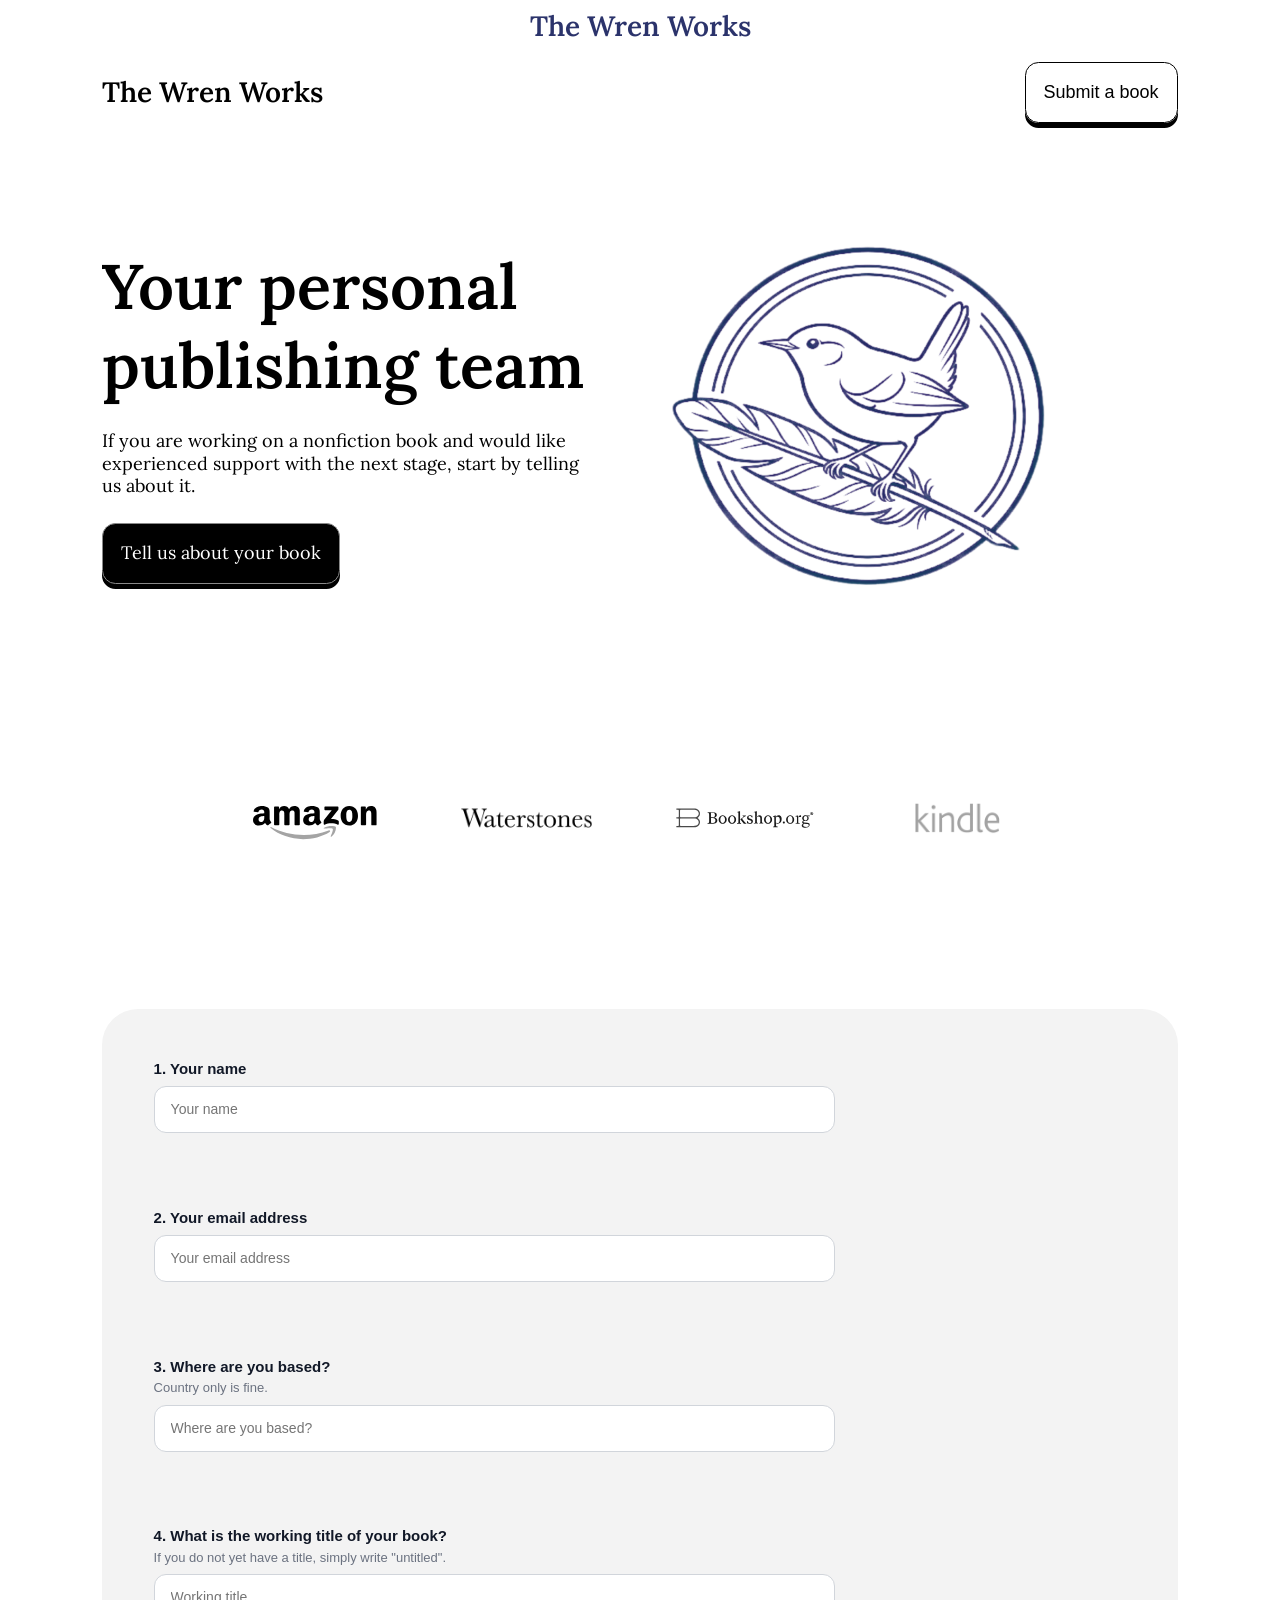
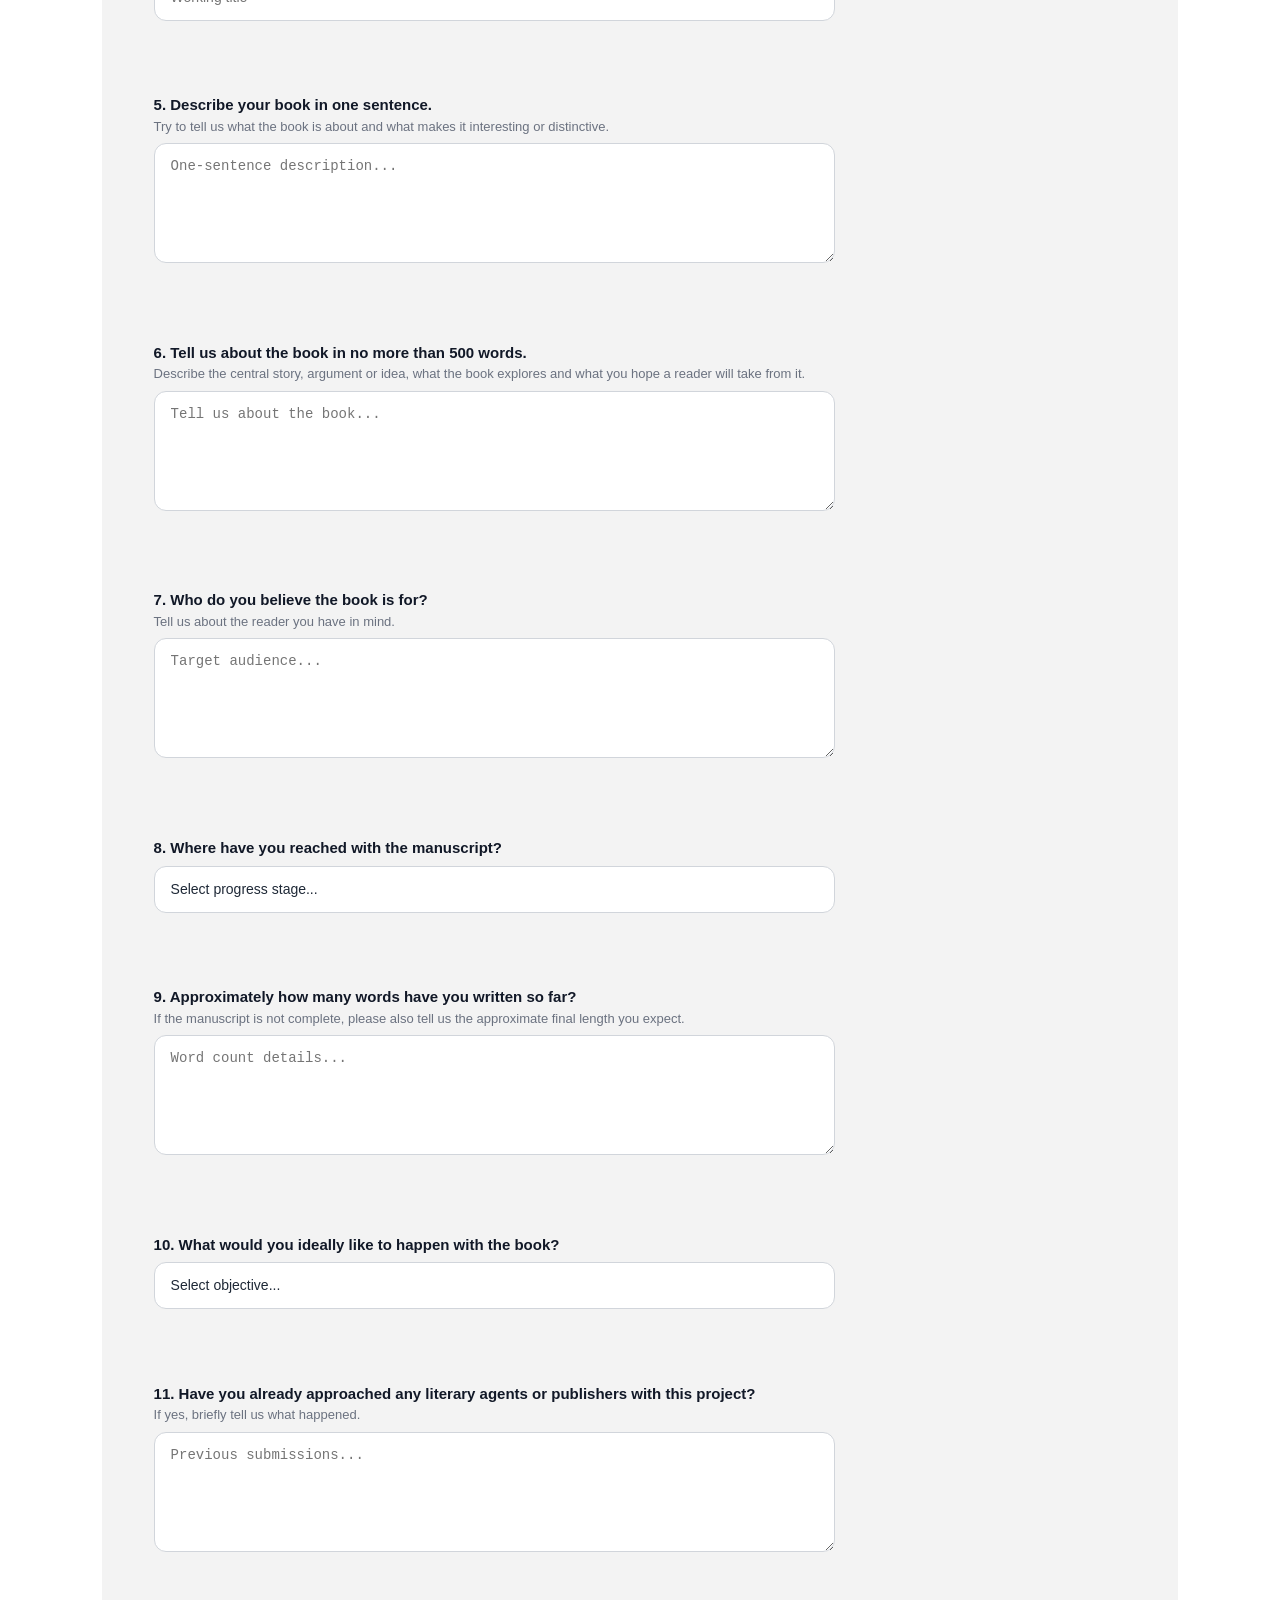
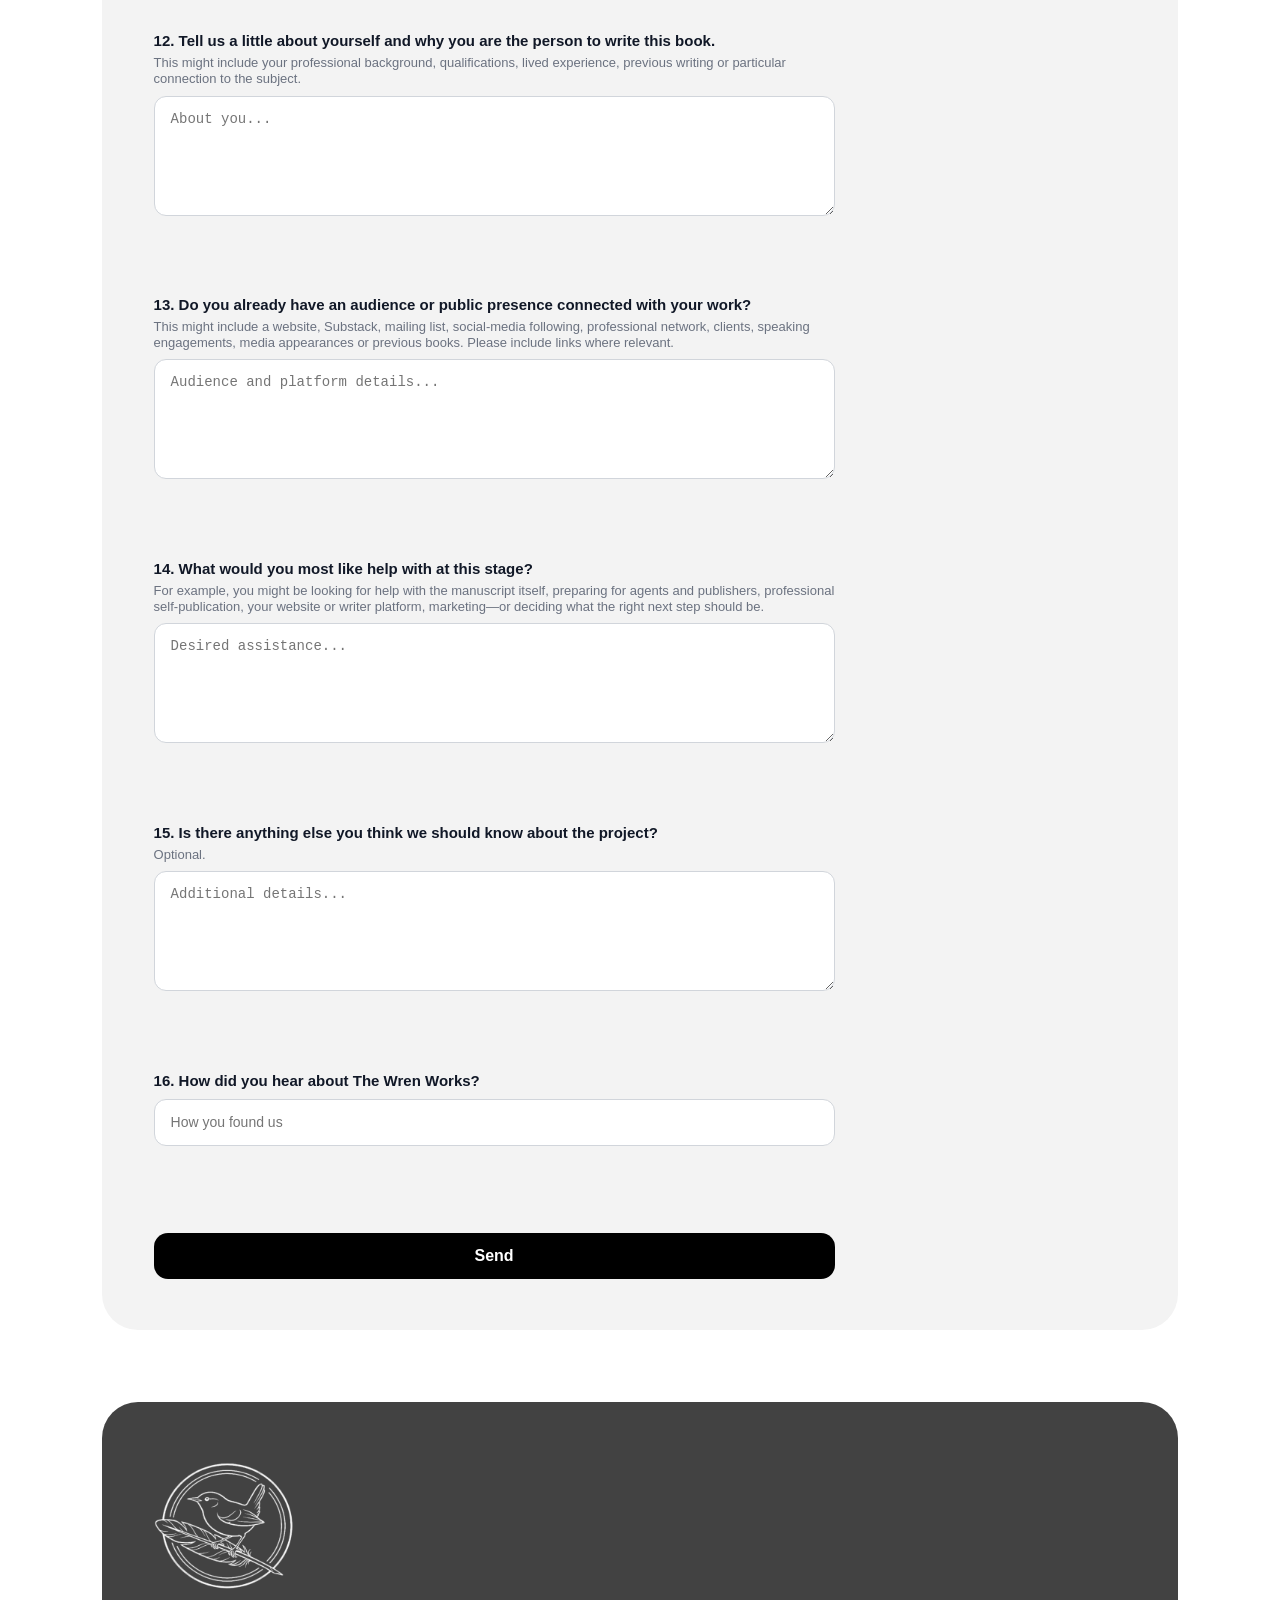
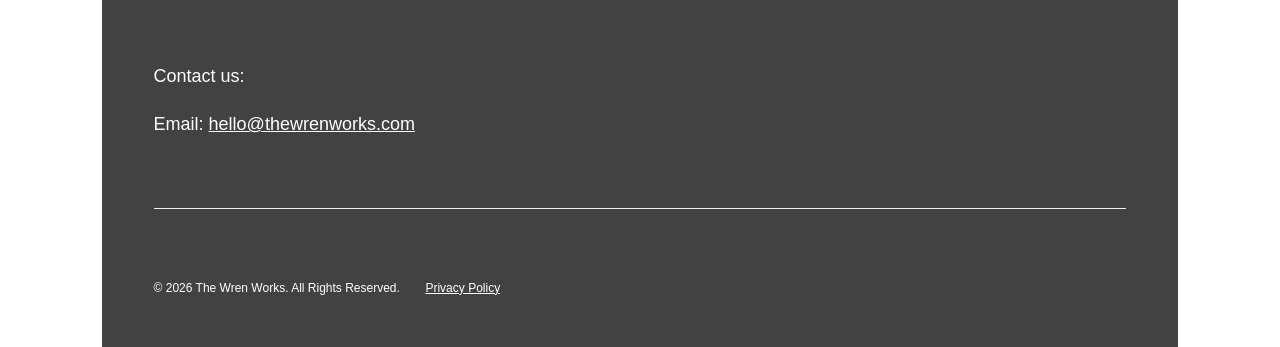
==== commit 99d67e40: "Add files via upload" ====
--- a/copy-1/index.html
+++ b/copy-1/index.html
@@ -1,4 +1,4 @@
-<!DOCTYPE html><html lang="en" data-ws-project="cc2d0de1-288e-43a6-b0fa-974bebbb24c8" data-ws-version="442" data-ws-last-published="2026-10-05T10:49:00.330Z"><head><link rel="stylesheet" type="text/css" href="/assets/static/app_generated_index-6937cd5a.IoZqOXmQ.css"><meta charSet="UTF-8"/><meta name="viewport" content="width=device-width,initial-scale=1"/><link rel="preload" as="image" imageSrcSet="/assets/logo_TXKBONAHJlMzv4u5fhobM.png 16w, /assets/logo_TXKBONAHJlMzv4u5fhobM.png 32w, /assets/logo_TXKBONAHJlMzv4u5fhobM.png 48w, /assets/logo_TXKBONAHJlMzv4u5fhobM.png 64w, /assets/logo_TXKBONAHJlMzv4u5fhobM.png 96w, /assets/logo_TXKBONAHJlMzv4u5fhobM.png 128w, /assets/logo_TXKBONAHJlMzv4u5fhobM.png 256w, /assets/logo_TXKBONAHJlMzv4u5fhobM.png 384w, /assets/logo_TXKBONAHJlMzv4u5fhobM.png 640w, /assets/logo_TXKBONAHJlMzv4u5fhobM.png 750w, /assets/logo_TXKBONAHJlMzv4u5fhobM.png 828w, /assets/logo_TXKBONAHJlMzv4u5fhobM.png 1080w, /assets/logo_TXKBONAHJlMzv4u5fhobM.png 1200w, /assets/logo_TXKBONAHJlMzv4u5fhobM.png 1920w, /assets/logo_TXKBONAHJlMzv4u5fhobM.png 2048w" imageSizes="100vw"/><script async="" src="https://www.googletagmanager.com/gtag/js?id=G-954B76QLNG"></script><link rel="icon" href="/assets/The_Wren_Works_-_Logo_Transparent_square_VE-O6IhaY5iwHEhUVVaoV.png"/><link rel="preload" href="/assets/Lora-SemiBold_znw0nXS5wxOOpre-IOLf3.ttf" as="font" crossorigin="anonymous"/><link rel="preload" href="/assets/Lora-Medium_MLIfZySnlmDybAi4Fa-6B.ttf" as="font" crossorigin="anonymous"/><link rel="preload" href="/assets/Lora-BoldItalic_Gi897ydtL71wCxP0ZiwmR.ttf" as="font" crossorigin="anonymous"/><link rel="preload" href="/assets/Lora-MediumItalic_n7nVDHxsIgPP_UWSItA-U.ttf" as="font" crossorigin="anonymous"/><link rel="preload" href="/assets/Lora-Regular_C_TjQ6ZStoAsZDpQfTFe5.ttf" as="font" crossorigin="anonymous"/><link rel="preload" href="/assets/Lora-Italic-VariableFont_wght_oUsFwrGcsn1EwSscNb-XW.ttf" as="font" crossorigin="anonymous"/><link rel="preload" href="/assets/Lora-Bold_uh8MZzUZxP8kTWY_SK-nz.ttf" as="font" crossorigin="anonymous"/><link rel="preload" href="/assets/Lora-SemiBoldItalic_jOxKkHY4I21WDI2kAKfRw.ttf" as="font" crossorigin="anonymous"/><link rel="preload" href="/assets/Lora-VariableFont_wght_aYn2qdmpTzmwDis5Dptac.ttf" as="font" crossorigin="anonymous"/><link rel="preload" href="/assets/Lora-Italic_HtMKkSyhNpXAZKQBkb8YR.ttf" as="font" crossorigin="anonymous"/><meta property="og:url" content="https://url/copy-1"/><meta property="og:title" content="The Wren Works"/><meta property="og:type" content="website"/><meta property="og:site_name" content="The Wren Works"/><meta name="robots" content="noindex, nofollow"/><meta name="description" content="Writing and publishing advice from a non-fiction literary agency and book coaching team specialising in self-help, spirituality, personal development and wellbeing."/><meta property="og:description" content="Writing and publishing advice from a non-fiction literary agency and book coaching team specialising in self-help, spirituality, personal development and wellbeing."/><meta property="og:image" content="/assets/logo_TXKBONAHJlMzv4u5fhobM.png"/><meta property="twitter:card" content="summary_large_image"/><title>The Wren Works</title><script type="application/ld+json">{
+<!DOCTYPE html><html lang="en" data-ws-project="cc2d0de1-288e-43a6-b0fa-974bebbb24c8" data-ws-version="488" data-ws-last-published="2026-10-12T11:32:56.009Z"><head><link rel="stylesheet" type="text/css" href="/assets/static/app_generated_index-6937cd5a.tWIMLn9Y.css"><meta charSet="UTF-8"/><meta name="viewport" content="width=device-width,initial-scale=1"/><link rel="preload" as="image" imageSrcSet="/assets/The_Wren_Works_Logo_Blue_Transparent_Square_hXqft4OAI6tB1lydHX_5r.png 16w, /assets/The_Wren_Works_Logo_Blue_Transparent_Square_hXqft4OAI6tB1lydHX_5r.png 32w, /assets/The_Wren_Works_Logo_Blue_Transparent_Square_hXqft4OAI6tB1lydHX_5r.png 48w, /assets/The_Wren_Works_Logo_Blue_Transparent_Square_hXqft4OAI6tB1lydHX_5r.png 64w, /assets/The_Wren_Works_Logo_Blue_Transparent_Square_hXqft4OAI6tB1lydHX_5r.png 96w, /assets/The_Wren_Works_Logo_Blue_Transparent_Square_hXqft4OAI6tB1lydHX_5r.png 128w, /assets/The_Wren_Works_Logo_Blue_Transparent_Square_hXqft4OAI6tB1lydHX_5r.png 256w, /assets/The_Wren_Works_Logo_Blue_Transparent_Square_hXqft4OAI6tB1lydHX_5r.png 384w, /assets/The_Wren_Works_Logo_Blue_Transparent_Square_hXqft4OAI6tB1lydHX_5r.png 640w, /assets/The_Wren_Works_Logo_Blue_Transparent_Square_hXqft4OAI6tB1lydHX_5r.png 750w, /assets/The_Wren_Works_Logo_Blue_Transparent_Square_hXqft4OAI6tB1lydHX_5r.png 828w, /assets/The_Wren_Works_Logo_Blue_Transparent_Square_hXqft4OAI6tB1lydHX_5r.png 1080w, /assets/The_Wren_Works_Logo_Blue_Transparent_Square_hXqft4OAI6tB1lydHX_5r.png 1200w, /assets/The_Wren_Works_Logo_Blue_Transparent_Square_hXqft4OAI6tB1lydHX_5r.png 1920w" imageSizes="100vw"/><script async="" src="https://www.googletagmanager.com/gtag/js?id=G-954B76QLNG"></script><link rel="icon" href="/assets/The_Wren_Works_-_Logo_Transparent_square_VE-O6IhaY5iwHEhUVVaoV.png"/><link rel="preload" href="/assets/Lora-SemiBold_znw0nXS5wxOOpre-IOLf3.ttf" as="font" crossorigin="anonymous"/><link rel="preload" href="/assets/Lora-Medium_MLIfZySnlmDybAi4Fa-6B.ttf" as="font" crossorigin="anonymous"/><link rel="preload" href="/assets/Lora-BoldItalic_Gi897ydtL71wCxP0ZiwmR.ttf" as="font" crossorigin="anonymous"/><link rel="preload" href="/assets/Lora-MediumItalic_n7nVDHxsIgPP_UWSItA-U.ttf" as="font" crossorigin="anonymous"/><link rel="preload" href="/assets/Lora-Regular_C_TjQ6ZStoAsZDpQfTFe5.ttf" as="font" crossorigin="anonymous"/><link rel="preload" href="/assets/Lora-Italic-VariableFont_wght_oUsFwrGcsn1EwSscNb-XW.ttf" as="font" crossorigin="anonymous"/><link rel="preload" href="/assets/Lora-Bold_uh8MZzUZxP8kTWY_SK-nz.ttf" as="font" crossorigin="anonymous"/><link rel="preload" href="/assets/Lora-SemiBoldItalic_jOxKkHY4I21WDI2kAKfRw.ttf" as="font" crossorigin="anonymous"/><link rel="preload" href="/assets/Lora-VariableFont_wght_aYn2qdmpTzmwDis5Dptac.ttf" as="font" crossorigin="anonymous"/><link rel="preload" href="/assets/Lora-Italic_HtMKkSyhNpXAZKQBkb8YR.ttf" as="font" crossorigin="anonymous"/><meta property="og:url" content="https://url/copy-1"/><meta property="og:title" content="The Wren Works"/><meta property="og:type" content="website"/><meta property="og:site_name" content="The Wren Works"/><meta name="robots" content="noindex, nofollow"/><meta name="description" content="Writing and publishing advice from a non-fiction literary agency and book coaching team specialising in self-help, spirituality, personal development and wellbeing."/><meta property="og:description" content="Writing and publishing advice from a non-fiction literary agency and book coaching team specialising in self-help, spirituality, personal development and wellbeing."/><meta property="og:image" content="/assets/logo_TXKBONAHJlMzv4u5fhobM.png"/><meta property="twitter:card" content="summary_large_image"/><title>The Wren Works</title><script type="application/ld+json">{
   "@context": "https://schema.org",
   "@type": "WebSite",
   "name": "The Wren Works"
@@ -8,7 +8,7 @@
   gtag('js', new Date());
 
   gtag('config', 'G-954B76QLNG');
-</script></head><body class="w-body c1eefflm c1njz4ho"><div class="w-box c1njz4ho"><div style="display:contents"><div style="display:contents"><div style="display:contents"><div style="display:contents"></div></div><nav class="w-box cayvxmk c1g94nmz crvgmco c1tf9l6w cv8vzg6 c1ixtuxv ccdo1v8 c13rtvuj c1uup4ib c1x05l0l c1djcjaj cqjnlda c1x7t933 c7qy5pm c1buloke cmfd5ud"><a class="w-link c1je04uq c7qy5pm cveejg9 ce9lonv cjrw7s3 c1cwnbqk c3s7c98 c1g6iaa7 cooi6gp cvnld01 ckrvz9r c1lsgh5b c1qcot4p cpta1gi c1964qkb c44tjbl c4scbcq cas8w64 clxubi1 cs2d5f8 ci146ui cv2l5av c1yq2yfl" href="/"><span class="w-element c4je3xh">The Wren Works</span></a><div aria-label="Main navigation" class="w-box c1s05uw2 ccdo1v8 c13rtvuj c7qy5pm cveejg9 czlac5t cw1hgdq c19x3wtq c1j8oni9 c1u1y1hi ccf6y70 cy84l6z cd9nun1"><div style="display:contents"><div style="display:contents"></div></div></div><button type="button" aria-label="Open mobile menu" class="w-button c9tqjor c1pyzt8a c13lg4le c1rxb296 c1brvc39 c1sldssk c4scbcq cingnp7 c129xu9s c1kmctzp c1khjqz8 c1dmftlc cl32jmb c1cmte77 cdnfkux c1cgelw4 ctwn8xu ci146ui cv2l5av c122a9ww cjhjwdh cwlaefo c1wlopdx c1fm6mf0 cwomxg0 c1g5e5t8 c100mxn2 c118kcqx c1jzcjja c33qspo c19h5d9z c1whdfmb c1h4rosp citwlrj cgpvt0p cn8xhuh c7oijxz" aria-haspopup="dialog" aria-expanded="false" aria-controls="radix-:R1om:" data-state="closed"><div class="w-html-embed"><svg xmlns="http://www.w3.org/2000/svg" viewBox="0 0 22 22" fill="currentColor" width="100%" height="100%" style="display: block;"><path fill-rule="evenodd" d="M2 5.998a.75.75 0 0 1 .75-.75h16.5a.75.75 0 0 1 0 1.5H2.75a.75.75 0 0 1-.75-.75Zm0 5.5a.75.75 0 0 1 .75-.75h16.5a.75.75 0 0 1 0 1.5H2.75a.75.75 0 0 1-.75-.75Zm0 5.5a.75.75 0 0 1 .75-.75h16.5a.75.75 0 0 1 0 1.5H2.75a.75.75 0 0 1-.75-.75Z" clip-rule="evenodd"/></svg></div></button></nav><div class="w-html-embed"><style>
+</script></head><body class="w-body c1eefflm c1njz4ho"><div class="w-box c1njz4ho"><div style="display:contents"><div style="display:contents"><div style="display:contents"><div style="display:contents"></div></div><nav class="w-box cayvxmk c1g94nmz crvgmco c1tf9l6w cv8vzg6 c1ixtuxv ccdo1v8 c13rtvuj c1uup4ib c1x05l0l cnt8zja cqjnlda c1x7t933 c7qy5pm c1buloke cmfd5ud"><a class="w-link ccdo1v8 czfl3ei cnt8zja ce9lonv cjrw7s3 c1cwnbqk c3s7c98 c1g6iaa7 cooi6gp cvnld01 ckrvz9r c1lsgh5b c1qcot4p cpta1gi c1964qkb c44tjbl c4scbcq csdn0eq cas8w64 clxubi1 cs2d5f8 ci146ui cv2l5av c1yq2yfl" href="/"><span class="w-element c4je3xh c1t6bzlg ccdo1v8 czfl3ei cveejg9">The Wren Works</span></a><button type="button" aria-label="Open mobile menu" class="w-button c9tqjor c1pyzt8a c13lg4le c1rxb296 c1brvc39 c1sldssk c4scbcq cingnp7 c129xu9s c1kmctzp c1khjqz8 c1dmftlc cl32jmb c1cmte77 cdnfkux c1cgelw4 ctwn8xu ci146ui cv2l5av c122a9ww cjhjwdh cwlaefo c1wlopdx c1fm6mf0 cwomxg0 c1g5e5t8 c100mxn2 c118kcqx c1jzcjja c33qspo c19h5d9z c1whdfmb c1h4rosp citwlrj cgpvt0p cn8xhuh c7oijxz" aria-haspopup="dialog" aria-expanded="false" aria-controls="radix-:R18m:" data-state="closed"><div class="w-html-embed"><svg xmlns="http://www.w3.org/2000/svg" viewBox="0 0 22 22" fill="currentColor" width="100%" height="100%" style="display: block;"><path fill-rule="evenodd" d="M2 5.998a.75.75 0 0 1 .75-.75h16.5a.75.75 0 0 1 0 1.5H2.75a.75.75 0 0 1-.75-.75Zm0 5.5a.75.75 0 0 1 .75-.75h16.5a.75.75 0 0 1 0 1.5H2.75a.75.75 0 0 1-.75-.75Zm0 5.5a.75.75 0 0 1 .75-.75h16.5a.75.75 0 0 1 0 1.5H2.75a.75.75 0 0 1-.75-.75Z" clip-rule="evenodd"/></svg></div></button></nav><div class="w-html-embed"><style>
   /* Remove preset margins on paragraphs. Margins on other elements, such as headings, are moved via Tokens. */
   p {
     margin: 0;
@@ -17,7 +17,7 @@
   * {
     scroll-behavior: smooth;
   }
-</style></div></div></div><nav class="w-box cayvxmk c1g94nmz crvgmco c1tf9l6w cv8vzg6 c1ixtuxv ccdo1v8 c13rtvuj c1uup4ib c1x05l0l c1djcjaj cqjnlda c1x7t933 c7qy5pm c1buloke cmfd5ud"><a class="w-link c1je04uq c7qy5pm cveejg9 ce9lonv cjrw7s3 c1cwnbqk c3s7c98 c1g6iaa7 cooi6gp cvnld01 ckrvz9r c1lsgh5b c1qcot4p cpta1gi c1964qkb c44tjbl c4scbcq cas8w64 clxubi1 cs2d5f8 ci146ui cv2l5av c1yq2yfl" href="/"><span class="w-element c4je3xh">The Wren Works</span></a><div aria-label="Main navigation" class="w-box c1s05uw2 ccdo1v8 c13rtvuj c7qy5pm cveejg9 czlac5t cw1hgdq c19x3wtq c1j8oni9 c1u1y1hi ccf6y70 cy84l6z cd9nun1"><div style="display:contents"><div style="display:contents"></div></div><a class="w-link c1suzd87 csudl2l c13lg4le c1rxb296 c1brvc39 c1sldssk c4scbcq cingnp7 c129xu9s c1kmctzp c1khjqz8 c1dmftlc cl32jmb c1cmte77 c1h731ja c1gi8jfc ctwn8xu ci146ui cv2l5av c122a9ww cjhjwdh cwlaefo c1wlopdx c1fm6mf0 cwomxg0 c13o6rn9 cgpvt0p" href="/#contact">Submit a book</a></div><button type="button" aria-label="Open mobile menu" class="w-button c9tqjor c1pyzt8a c13lg4le c1rxb296 c1brvc39 c1sldssk c4scbcq cingnp7 c129xu9s c1kmctzp c1khjqz8 c1dmftlc cl32jmb c1cmte77 cdnfkux c1cgelw4 ctwn8xu ci146ui cv2l5av c122a9ww cjhjwdh cwlaefo c1wlopdx c1fm6mf0 cwomxg0 c1g5e5t8 c100mxn2 c118kcqx c1jzcjja c33qspo c19h5d9z c1whdfmb c1h4rosp citwlrj cgpvt0p cn8xhuh c7oijxz" aria-haspopup="dialog" aria-expanded="false" aria-controls="radix-:Rd6:" data-state="closed"><div class="w-html-embed"><svg xmlns="http://www.w3.org/2000/svg" viewBox="0 0 22 22" fill="currentColor" width="100%" height="100%" style="display: block;"><path fill-rule="evenodd" d="M2 5.998a.75.75 0 0 1 .75-.75h16.5a.75.75 0 0 1 0 1.5H2.75a.75.75 0 0 1-.75-.75Zm0 5.5a.75.75 0 0 1 .75-.75h16.5a.75.75 0 0 1 0 1.5H2.75a.75.75 0 0 1-.75-.75Zm0 5.5a.75.75 0 0 1 .75-.75h16.5a.75.75 0 0 1 0 1.5H2.75a.75.75 0 0 1-.75-.75Z" clip-rule="evenodd"/></svg></div></button></nav><main class="w-box"><section class="w-box c1hzitv3 c1lb8i4l c1964qkb"><div class="w-box cayvxmk c1g94nmz crvgmco c1tf9l6w cv8vzg6 c1ixtuxv c1t9vn71 c1o768ho c1uup4ib c1x05l0l c1xucrmt c1buloke cmfd5ud ct10b74 cy84l6z"><div class="w-box ccdo1v8 c1o768ho czfl3ei cnt8zja czlac5t cw1hgdq"><h1 class="w-heading cmjvuci c10mfbj2 cx6x4m7 c44tjbl">Your personal publishing team</h1><div class="w-box cdnfkux c100mxn2"><div style="display:contents"><div style="display:contents"><img class="w-image ccdo1v8 cggs2ta" alt="" width="1024" height="559" sizes="100vw" srcSet="/assets/logo_TXKBONAHJlMzv4u5fhobM.png 16w, /assets/logo_TXKBONAHJlMzv4u5fhobM.png 32w, /assets/logo_TXKBONAHJlMzv4u5fhobM.png 48w, /assets/logo_TXKBONAHJlMzv4u5fhobM.png 64w, /assets/logo_TXKBONAHJlMzv4u5fhobM.png 96w, /assets/logo_TXKBONAHJlMzv4u5fhobM.png 128w, /assets/logo_TXKBONAHJlMzv4u5fhobM.png 256w, /assets/logo_TXKBONAHJlMzv4u5fhobM.png 384w, /assets/logo_TXKBONAHJlMzv4u5fhobM.png 640w, /assets/logo_TXKBONAHJlMzv4u5fhobM.png 750w, /assets/logo_TXKBONAHJlMzv4u5fhobM.png 828w, /assets/logo_TXKBONAHJlMzv4u5fhobM.png 1080w, /assets/logo_TXKBONAHJlMzv4u5fhobM.png 1200w, /assets/logo_TXKBONAHJlMzv4u5fhobM.png 1920w, /assets/logo_TXKBONAHJlMzv4u5fhobM.png 2048w" src="/assets/logo_TXKBONAHJlMzv4u5fhobM.png" decoding="async" loading="eager"/></div></div></div><p class="w-paragraph c1r7vju">If you are working on a nonfiction book and would like experienced support with the next stage, start by telling us about it.</p><a class="w-link c9tqjor c1pyzt8a c13lg4le c1rxb296 c1brvc39 c1sldssk c4scbcq cingnp7 c129xu9s c1kmctzp c1khjqz8 c1dmftlc cl32jmb c1cmte77 c1njz4ho c1cgelw4 ctwn8xu ci146ui cv2l5av c122a9ww cjhjwdh cwlaefo c1wlopdx c1fm6mf0 cwomxg0 c13o6rn9 cgpvt0p" href="/#contact">Tell us about your book</a></div><div class="w-box ccdo1v8 c7qy5pm cnt8zja c1o768ho cd9nun1"><div style="display:contents"><div style="display:contents"><img class="w-image ccdo1v8 cggs2ta" alt="" width="1024" height="559" sizes="100vw" srcSet="/assets/logo_TXKBONAHJlMzv4u5fhobM.png 16w, /assets/logo_TXKBONAHJlMzv4u5fhobM.png 32w, /assets/logo_TXKBONAHJlMzv4u5fhobM.png 48w, /assets/logo_TXKBONAHJlMzv4u5fhobM.png 64w, /assets/logo_TXKBONAHJlMzv4u5fhobM.png 96w, /assets/logo_TXKBONAHJlMzv4u5fhobM.png 128w, /assets/logo_TXKBONAHJlMzv4u5fhobM.png 256w, /assets/logo_TXKBONAHJlMzv4u5fhobM.png 384w, /assets/logo_TXKBONAHJlMzv4u5fhobM.png 640w, /assets/logo_TXKBONAHJlMzv4u5fhobM.png 750w, /assets/logo_TXKBONAHJlMzv4u5fhobM.png 828w, /assets/logo_TXKBONAHJlMzv4u5fhobM.png 1080w, /assets/logo_TXKBONAHJlMzv4u5fhobM.png 1200w, /assets/logo_TXKBONAHJlMzv4u5fhobM.png 1920w, /assets/logo_TXKBONAHJlMzv4u5fhobM.png 2048w" src="/assets/logo_TXKBONAHJlMzv4u5fhobM.png" decoding="async" loading="eager"/></div></div></div></div></section><section class="w-box c1hzitv3 c1lb8i4l"><div class="w-box cayvxmk c1g94nmz crvgmco c1tf9l6w cv8vzg6 c1ixtuxv ccdo1v8 c1o768ho c1p1oiur crsj5vb c1buloke cmfd5ud"><div class="w-box ccdo1v8 cnt8zja c1p1oiur c1x05l0l cg9rdh0 clq98eg"><img class="w-image c1bzkfr6" alt="Amazon logo" width="125" height="48" sizes="100vw" srcSet="/assets/Company_logo_ilBsKffLgKKrF6pyQmIez.svg 16w, /assets/Company_logo_ilBsKffLgKKrF6pyQmIez.svg 32w, /assets/Company_logo_ilBsKffLgKKrF6pyQmIez.svg 48w, /assets/Company_logo_ilBsKffLgKKrF6pyQmIez.svg 64w, /assets/Company_logo_ilBsKffLgKKrF6pyQmIez.svg 96w, /assets/Company_logo_ilBsKffLgKKrF6pyQmIez.svg 128w, /assets/Company_logo_ilBsKffLgKKrF6pyQmIez.svg 256w" src="/assets/Company_logo_ilBsKffLgKKrF6pyQmIez.svg" decoding="async" loading="lazy"/><img class="w-image c1bzkfr6 chfzoa1 ck7b4pn csdn0eq" alt="" width="700" height="320" sizes="100vw" srcSet="/assets/waterstones-logo_qScTelSYWjg4US7qrMNct.webp 16w, /assets/waterstones-logo_qScTelSYWjg4US7qrMNct.webp 32w, /assets/waterstones-logo_qScTelSYWjg4US7qrMNct.webp 48w, /assets/waterstones-logo_qScTelSYWjg4US7qrMNct.webp 64w, /assets/waterstones-logo_qScTelSYWjg4US7qrMNct.webp 96w, /assets/waterstones-logo_qScTelSYWjg4US7qrMNct.webp 128w, /assets/waterstones-logo_qScTelSYWjg4US7qrMNct.webp 256w, /assets/waterstones-logo_qScTelSYWjg4US7qrMNct.webp 384w, /assets/waterstones-logo_qScTelSYWjg4US7qrMNct.webp 640w, /assets/waterstones-logo_qScTelSYWjg4US7qrMNct.webp 750w, /assets/waterstones-logo_qScTelSYWjg4US7qrMNct.webp 828w, /assets/waterstones-logo_qScTelSYWjg4US7qrMNct.webp 1080w, /assets/waterstones-logo_qScTelSYWjg4US7qrMNct.webp 1200w, /assets/waterstones-logo_qScTelSYWjg4US7qrMNct.webp 1920w" src="/assets/waterstones-logo_qScTelSYWjg4US7qrMNct.webp" decoding="async" loading="lazy"/><img class="w-image c1bzkfr6" alt="" width="140" height="34" sizes="100vw" srcSet="/assets/logo.881e4ae9_J3uJOCC29OtPi2pM7j5kn.svg 16w, /assets/logo.881e4ae9_J3uJOCC29OtPi2pM7j5kn.svg 32w, /assets/logo.881e4ae9_J3uJOCC29OtPi2pM7j5kn.svg 48w, /assets/logo.881e4ae9_J3uJOCC29OtPi2pM7j5kn.svg 64w, /assets/logo.881e4ae9_J3uJOCC29OtPi2pM7j5kn.svg 96w, /assets/logo.881e4ae9_J3uJOCC29OtPi2pM7j5kn.svg 128w, /assets/logo.881e4ae9_J3uJOCC29OtPi2pM7j5kn.svg 256w, /assets/logo.881e4ae9_J3uJOCC29OtPi2pM7j5kn.svg 384w" src="/assets/logo.881e4ae9_J3uJOCC29OtPi2pM7j5kn.svg" decoding="async" loading="lazy"/><img class="w-image c1bzkfr6" alt="" width="140" height="400" sizes="100vw" srcSet="/assets/5eb17297bcc1d00004d8ddfc_(1)_viFgmVlqX3p67Xty-1W1u.png 16w, /assets/5eb17297bcc1d00004d8ddfc_(1)_viFgmVlqX3p67Xty-1W1u.png 32w, /assets/5eb17297bcc1d00004d8ddfc_(1)_viFgmVlqX3p67Xty-1W1u.png 48w, /assets/5eb17297bcc1d00004d8ddfc_(1)_viFgmVlqX3p67Xty-1W1u.png 64w, /assets/5eb17297bcc1d00004d8ddfc_(1)_viFgmVlqX3p67Xty-1W1u.png 96w, /assets/5eb17297bcc1d00004d8ddfc_(1)_viFgmVlqX3p67Xty-1W1u.png 128w, /assets/5eb17297bcc1d00004d8ddfc_(1)_viFgmVlqX3p67Xty-1W1u.png 256w, /assets/5eb17297bcc1d00004d8ddfc_(1)_viFgmVlqX3p67Xty-1W1u.png 384w" src="/assets/5eb17297bcc1d00004d8ddfc_(1)_viFgmVlqX3p67Xty-1W1u.png" decoding="async" loading="lazy"/></div></div></section><section id="contact" class="w-box c1hzitv3 c1lb8i4l"><div class="w-box cayvxmk c1g94nmz crvgmco c1tf9l6w cv8vzg6 c1ixtuxv ccdo1v8 c1o768ho c1p1oiur crsj5vb c1buloke cmfd5ud"><div class="w-box c5vt19m cy4x23 cora95j c1v3bltv c1p24nhv c1va8b1i c10llp0q cf8swuh cmochtn cygquf9 c1dcexo6 cef5mjv ctsfn51 c1isgihs"><form class="w-webhook-form c17audmm"><div class="w-box ccdo1v8 c1o768ho c8bc689 cx1slgp"><div class="w-html-embed"><style>
+</style></div></div></div><nav class="w-box cayvxmk c1g94nmz crvgmco c1tf9l6w cv8vzg6 c1ixtuxv ccdo1v8 c13rtvuj c1uup4ib c1x05l0l c1djcjaj cqjnlda c1x7t933 c7qy5pm c1buloke cmfd5ud"><a class="w-link c1je04uq c7qy5pm cveejg9 ce9lonv cjrw7s3 c1cwnbqk c3s7c98 c1g6iaa7 cooi6gp cvnld01 ckrvz9r c1lsgh5b c1qcot4p cpta1gi c1964qkb c44tjbl c4scbcq cas8w64 clxubi1 cs2d5f8 ci146ui cv2l5av c1yq2yfl" href="/"><span class="w-element c4je3xh">The Wren Works</span></a><div aria-label="Main navigation" class="w-box c1s05uw2 ccdo1v8 c13rtvuj c7qy5pm cveejg9 czlac5t cw1hgdq c19x3wtq c1j8oni9 c1u1y1hi ccf6y70 cy84l6z cd9nun1"><div style="display:contents"><div style="display:contents"></div></div><a class="w-link c1suzd87 csudl2l c13lg4le c1rxb296 c1brvc39 c1sldssk c4scbcq cingnp7 c129xu9s c1kmctzp c1khjqz8 c1dmftlc cl32jmb c1cmte77 c1h731ja c1gi8jfc ctwn8xu ci146ui cv2l5av c122a9ww cjhjwdh cwlaefo c1wlopdx c1fm6mf0 cwomxg0 c13o6rn9 cgpvt0p" href="/#contact">Submit a book</a></div><button type="button" aria-label="Open mobile menu" class="w-button c9tqjor c1pyzt8a c13lg4le c1rxb296 c1brvc39 c1sldssk c4scbcq cingnp7 c129xu9s c1kmctzp c1khjqz8 c1dmftlc cl32jmb c1cmte77 cdnfkux c1cgelw4 ctwn8xu ci146ui cv2l5av c122a9ww cjhjwdh cwlaefo c1wlopdx c1fm6mf0 cwomxg0 c1g5e5t8 c100mxn2 c118kcqx c1jzcjja c33qspo c19h5d9z c1whdfmb c1h4rosp citwlrj cgpvt0p cn8xhuh c7oijxz" aria-haspopup="dialog" aria-expanded="false" aria-controls="radix-:Rd6:" data-state="closed"><div class="w-html-embed"><svg xmlns="http://www.w3.org/2000/svg" viewBox="0 0 22 22" fill="currentColor" width="100%" height="100%" style="display: block;"><path fill-rule="evenodd" d="M2 5.998a.75.75 0 0 1 .75-.75h16.5a.75.75 0 0 1 0 1.5H2.75a.75.75 0 0 1-.75-.75Zm0 5.5a.75.75 0 0 1 .75-.75h16.5a.75.75 0 0 1 0 1.5H2.75a.75.75 0 0 1-.75-.75Zm0 5.5a.75.75 0 0 1 .75-.75h16.5a.75.75 0 0 1 0 1.5H2.75a.75.75 0 0 1-.75-.75Z" clip-rule="evenodd"/></svg></div></button></nav><main class="w-box"><section class="w-box c1hzitv3 c1lb8i4l c1964qkb"><div class="w-box cayvxmk c1g94nmz crvgmco c1tf9l6w cv8vzg6 c1ixtuxv c1t9vn71 c1o768ho c1uup4ib c1x05l0l c1xucrmt c1buloke cmfd5ud ct10b74 cy84l6z"><div class="w-box ccdo1v8 c1o768ho czfl3ei cnt8zja czlac5t cw1hgdq"><h1 class="w-heading cmjvuci c10mfbj2 cx6x4m7 c44tjbl">Your personal publishing team</h1><div class="w-box cdnfkux c100mxn2"><div style="display:contents"><div style="display:contents"><img class="w-image ccdo1v8 cggs2ta cgm7k08" alt="" width="800" height="800" sizes="100vw" srcSet="/assets/The_Wren_Works_Logo_Blue_Transparent_Square_hXqft4OAI6tB1lydHX_5r.png 16w, /assets/The_Wren_Works_Logo_Blue_Transparent_Square_hXqft4OAI6tB1lydHX_5r.png 32w, /assets/The_Wren_Works_Logo_Blue_Transparent_Square_hXqft4OAI6tB1lydHX_5r.png 48w, /assets/The_Wren_Works_Logo_Blue_Transparent_Square_hXqft4OAI6tB1lydHX_5r.png 64w, /assets/The_Wren_Works_Logo_Blue_Transparent_Square_hXqft4OAI6tB1lydHX_5r.png 96w, /assets/The_Wren_Works_Logo_Blue_Transparent_Square_hXqft4OAI6tB1lydHX_5r.png 128w, /assets/The_Wren_Works_Logo_Blue_Transparent_Square_hXqft4OAI6tB1lydHX_5r.png 256w, /assets/The_Wren_Works_Logo_Blue_Transparent_Square_hXqft4OAI6tB1lydHX_5r.png 384w, /assets/The_Wren_Works_Logo_Blue_Transparent_Square_hXqft4OAI6tB1lydHX_5r.png 640w, /assets/The_Wren_Works_Logo_Blue_Transparent_Square_hXqft4OAI6tB1lydHX_5r.png 750w, /assets/The_Wren_Works_Logo_Blue_Transparent_Square_hXqft4OAI6tB1lydHX_5r.png 828w, /assets/The_Wren_Works_Logo_Blue_Transparent_Square_hXqft4OAI6tB1lydHX_5r.png 1080w, /assets/The_Wren_Works_Logo_Blue_Transparent_Square_hXqft4OAI6tB1lydHX_5r.png 1200w, /assets/The_Wren_Works_Logo_Blue_Transparent_Square_hXqft4OAI6tB1lydHX_5r.png 1920w" src="/assets/The_Wren_Works_Logo_Blue_Transparent_Square_hXqft4OAI6tB1lydHX_5r.png" decoding="async" loading="eager"/></div></div></div><p class="w-paragraph c1r7vju">If you are working on a nonfiction book and would like experienced support with the next stage, start by telling us about it.</p><a class="w-link c9tqjor c1pyzt8a c13lg4le c1rxb296 c1brvc39 c1sldssk c4scbcq cingnp7 c129xu9s c1kmctzp c1khjqz8 c1dmftlc cl32jmb c1cmte77 c1njz4ho c1cgelw4 ctwn8xu ci146ui cv2l5av c122a9ww cjhjwdh cwlaefo c1wlopdx c1fm6mf0 cwomxg0 c13o6rn9 cgpvt0p" href="/#contact">Tell us about your book</a></div><div class="w-box ccdo1v8 c7qy5pm cnt8zja c1o768ho cd9nun1"><div style="display:contents"><div style="display:contents"><img class="w-image ccdo1v8 cggs2ta cgm7k08" alt="" width="800" height="800" sizes="100vw" srcSet="/assets/The_Wren_Works_Logo_Blue_Transparent_Square_hXqft4OAI6tB1lydHX_5r.png 16w, /assets/The_Wren_Works_Logo_Blue_Transparent_Square_hXqft4OAI6tB1lydHX_5r.png 32w, /assets/The_Wren_Works_Logo_Blue_Transparent_Square_hXqft4OAI6tB1lydHX_5r.png 48w, /assets/The_Wren_Works_Logo_Blue_Transparent_Square_hXqft4OAI6tB1lydHX_5r.png 64w, /assets/The_Wren_Works_Logo_Blue_Transparent_Square_hXqft4OAI6tB1lydHX_5r.png 96w, /assets/The_Wren_Works_Logo_Blue_Transparent_Square_hXqft4OAI6tB1lydHX_5r.png 128w, /assets/The_Wren_Works_Logo_Blue_Transparent_Square_hXqft4OAI6tB1lydHX_5r.png 256w, /assets/The_Wren_Works_Logo_Blue_Transparent_Square_hXqft4OAI6tB1lydHX_5r.png 384w, /assets/The_Wren_Works_Logo_Blue_Transparent_Square_hXqft4OAI6tB1lydHX_5r.png 640w, /assets/The_Wren_Works_Logo_Blue_Transparent_Square_hXqft4OAI6tB1lydHX_5r.png 750w, /assets/The_Wren_Works_Logo_Blue_Transparent_Square_hXqft4OAI6tB1lydHX_5r.png 828w, /assets/The_Wren_Works_Logo_Blue_Transparent_Square_hXqft4OAI6tB1lydHX_5r.png 1080w, /assets/The_Wren_Works_Logo_Blue_Transparent_Square_hXqft4OAI6tB1lydHX_5r.png 1200w, /assets/The_Wren_Works_Logo_Blue_Transparent_Square_hXqft4OAI6tB1lydHX_5r.png 1920w" src="/assets/The_Wren_Works_Logo_Blue_Transparent_Square_hXqft4OAI6tB1lydHX_5r.png" decoding="async" loading="eager"/></div></div></div></div></section><section class="w-box c1hzitv3 c1lb8i4l"><div class="w-box cayvxmk c1g94nmz crvgmco c1tf9l6w cv8vzg6 c1ixtuxv ccdo1v8 c1o768ho c1p1oiur crsj5vb c1buloke cmfd5ud"><div class="w-box ccdo1v8 cnt8zja c1p1oiur c1x05l0l cg9rdh0 clq98eg"><img class="w-image c1bzkfr6" alt="Amazon logo" width="125" height="48" sizes="100vw" srcSet="/assets/Company_logo_ilBsKffLgKKrF6pyQmIez.svg 16w, /assets/Company_logo_ilBsKffLgKKrF6pyQmIez.svg 32w, /assets/Company_logo_ilBsKffLgKKrF6pyQmIez.svg 48w, /assets/Company_logo_ilBsKffLgKKrF6pyQmIez.svg 64w, /assets/Company_logo_ilBsKffLgKKrF6pyQmIez.svg 96w, /assets/Company_logo_ilBsKffLgKKrF6pyQmIez.svg 128w, /assets/Company_logo_ilBsKffLgKKrF6pyQmIez.svg 256w" src="/assets/Company_logo_ilBsKffLgKKrF6pyQmIez.svg" decoding="async" loading="lazy"/><img class="w-image c1bzkfr6 chfzoa1 ck7b4pn csdn0eq" alt="" width="700" height="320" sizes="100vw" srcSet="/assets/waterstones-logo_qScTelSYWjg4US7qrMNct.webp 16w, /assets/waterstones-logo_qScTelSYWjg4US7qrMNct.webp 32w, /assets/waterstones-logo_qScTelSYWjg4US7qrMNct.webp 48w, /assets/waterstones-logo_qScTelSYWjg4US7qrMNct.webp 64w, /assets/waterstones-logo_qScTelSYWjg4US7qrMNct.webp 96w, /assets/waterstones-logo_qScTelSYWjg4US7qrMNct.webp 128w, /assets/waterstones-logo_qScTelSYWjg4US7qrMNct.webp 256w, /assets/waterstones-logo_qScTelSYWjg4US7qrMNct.webp 384w, /assets/waterstones-logo_qScTelSYWjg4US7qrMNct.webp 640w, /assets/waterstones-logo_qScTelSYWjg4US7qrMNct.webp 750w, /assets/waterstones-logo_qScTelSYWjg4US7qrMNct.webp 828w, /assets/waterstones-logo_qScTelSYWjg4US7qrMNct.webp 1080w, /assets/waterstones-logo_qScTelSYWjg4US7qrMNct.webp 1200w, /assets/waterstones-logo_qScTelSYWjg4US7qrMNct.webp 1920w" src="/assets/waterstones-logo_qScTelSYWjg4US7qrMNct.webp" decoding="async" loading="lazy"/><img class="w-image c1bzkfr6" alt="" width="140" height="34" sizes="100vw" srcSet="/assets/logo.881e4ae9_J3uJOCC29OtPi2pM7j5kn.svg 16w, /assets/logo.881e4ae9_J3uJOCC29OtPi2pM7j5kn.svg 32w, /assets/logo.881e4ae9_J3uJOCC29OtPi2pM7j5kn.svg 48w, /assets/logo.881e4ae9_J3uJOCC29OtPi2pM7j5kn.svg 64w, /assets/logo.881e4ae9_J3uJOCC29OtPi2pM7j5kn.svg 96w, /assets/logo.881e4ae9_J3uJOCC29OtPi2pM7j5kn.svg 128w, /assets/logo.881e4ae9_J3uJOCC29OtPi2pM7j5kn.svg 256w, /assets/logo.881e4ae9_J3uJOCC29OtPi2pM7j5kn.svg 384w" src="/assets/logo.881e4ae9_J3uJOCC29OtPi2pM7j5kn.svg" decoding="async" loading="lazy"/><img class="w-image c1bzkfr6" alt="" width="140" height="400" sizes="100vw" srcSet="/assets/5eb17297bcc1d00004d8ddfc_(1)_viFgmVlqX3p67Xty-1W1u.png 16w, /assets/5eb17297bcc1d00004d8ddfc_(1)_viFgmVlqX3p67Xty-1W1u.png 32w, /assets/5eb17297bcc1d00004d8ddfc_(1)_viFgmVlqX3p67Xty-1W1u.png 48w, /assets/5eb17297bcc1d00004d8ddfc_(1)_viFgmVlqX3p67Xty-1W1u.png 64w, /assets/5eb17297bcc1d00004d8ddfc_(1)_viFgmVlqX3p67Xty-1W1u.png 96w, /assets/5eb17297bcc1d00004d8ddfc_(1)_viFgmVlqX3p67Xty-1W1u.png 128w, /assets/5eb17297bcc1d00004d8ddfc_(1)_viFgmVlqX3p67Xty-1W1u.png 256w, /assets/5eb17297bcc1d00004d8ddfc_(1)_viFgmVlqX3p67Xty-1W1u.png 384w" src="/assets/5eb17297bcc1d00004d8ddfc_(1)_viFgmVlqX3p67Xty-1W1u.png" decoding="async" loading="lazy"/></div></div></section><section id="contact" class="w-box c1hzitv3 c1lb8i4l"><div class="w-box cayvxmk c1g94nmz crvgmco c1tf9l6w cv8vzg6 c1ixtuxv ccdo1v8 c1o768ho c1p1oiur crsj5vb c1buloke cmfd5ud"><div class="w-box c5vt19m cy4x23 cora95j c1v3bltv c1p24nhv c1va8b1i c10llp0q cf8swuh cmochtn cygquf9 c1dcexo6 cef5mjv ctsfn51 c1isgihs"><form class="w-webhook-form c17audmm"><div class="w-box ccdo1v8 c1o768ho c8bc689 cx1slgp"><div class="w-html-embed"><style>
   .wren-form-container {
     max-width: 640px;
     margin: 0 auto;
@@ -256,7 +256,7 @@
   window.addEventListener('hashchange', scrollToHash);
   window.addEventListener('load', scrollToHash);
 })();
-</script></div></section></main><div style="display:contents"><div style="display:contents"><footer class="w-box cayvxmk c1g94nmz crvgmco c1tf9l6w cv8vzg6 c1ixtuxv ccdo1v8 c1o768ho c1p1oiur crsj5vb c9tqjor c1buloke cmfd5ud c76w5dv cjj8lsn"><div class="w-box c1q120ui cnopd54 c6rsq3t c1czifmt c1vxw0rd ccdo1v8 c1o768ho c1p1oiur crsj5vb cef5mjv"><div class="w-box c1t9vn71 c1uup4ib c1x05l0l c2pinjm c1wm1hiu ct10b74 cy84l6z"><img class="w-image" alt="" width="140" height="140" sizes="100vw" srcSet="/assets/The_Wren_Works_Logo_White_z3M9zsX5lkpudOB6Ry5Bc.png 16w, /assets/The_Wren_Works_Logo_White_z3M9zsX5lkpudOB6Ry5Bc.png 32w, /assets/The_Wren_Works_Logo_White_z3M9zsX5lkpudOB6Ry5Bc.png 48w, /assets/The_Wren_Works_Logo_White_z3M9zsX5lkpudOB6Ry5Bc.png 64w, /assets/The_Wren_Works_Logo_White_z3M9zsX5lkpudOB6Ry5Bc.png 96w, /assets/The_Wren_Works_Logo_White_z3M9zsX5lkpudOB6Ry5Bc.png 128w, /assets/The_Wren_Works_Logo_White_z3M9zsX5lkpudOB6Ry5Bc.png 256w, /assets/The_Wren_Works_Logo_White_z3M9zsX5lkpudOB6Ry5Bc.png 384w" src="/assets/The_Wren_Works_Logo_White_z3M9zsX5lkpudOB6Ry5Bc.png" decoding="async" loading="lazy"/><div style="display:contents"><div style="display:contents"></div></div></div><div class="w-box ccdo1v8 c1p1oiur crsj5vb c1djcjaj cy84l6z"><div class="w-box ccdo1v8 c1o768ho czlac5t cw1hgdq czfl3ei cveejg9"><div class="w-text c1eifmcj cklwdp1 c17h131c c1rorevm c1et70us ca4zda c1s5iggy c116j71s c1paw13f">Contact us:</div><div class="w-text">Email: <a href="mailto:hello@thewrenworks.com" class="w-element c1je04uq c7qy5pm cveejg9 ce9lonv cjrw7s3 c9tqjor c3s7c98 c6od58n cgeq41r cvnld01 ckrvz9r c1lsgh5b c1qcot4p cpta1gi cas8w64 clxubi1 cs2d5f8 ci146ui cv2l5av">hello@thewrenworks.com</a></div></div><div class="w-box ccdo1v8 c7qy5pm ce9lonv cjrw7s3 c1b9b2da c1keu5a5 c1k3wwe7"></div></div><hr class="w-separator cv8vzg6 c1e5o7b8 c10mfbj2 cx6x4m7"/><div class="w-box ccdo1v8 czlac5t cw1hgdq cg9rdh0"><div class="w-text c10n7stp c1j2tvth crpxkqz">© 2026 The Wren Works. All Rights Reserved.</div><a class="w-link c1je04uq c7qy5pm cveejg9 ce9lonv cjrw7s3 c9tqjor c3s7c98 c6od58n cgeq41r cvnld01 ckrvz9r c1lsgh5b c1qcot4p cpta1gi crpxkqz cas8w64 clxubi1 cs2d5f8 ci146ui cv2l5av" href="#">Privacy Policy</a></div></div></footer><div style="display:contents"><div style="display:contents"><div class="w-html-embed"><style>
+</script></div></section></main><div style="display:contents"><div style="display:contents"><footer class="w-box cayvxmk c1g94nmz crvgmco c1tf9l6w cv8vzg6 c1ixtuxv ccdo1v8 c1o768ho c1p1oiur crsj5vb c9tqjor c1buloke cmfd5ud c76w5dv cjj8lsn"><div class="w-box c1q120ui cnopd54 c6rsq3t c1czifmt c1vxw0rd ccdo1v8 c1o768ho c1p1oiur crsj5vb cef5mjv"><div class="w-box c1t9vn71 c1uup4ib c1x05l0l c2pinjm c1wm1hiu ct10b74 cy84l6z"><img class="w-image" alt="" width="140" height="140" sizes="100vw" srcSet="/assets/The_Wren_Works_Logo_White_z3M9zsX5lkpudOB6Ry5Bc.png 16w, /assets/The_Wren_Works_Logo_White_z3M9zsX5lkpudOB6Ry5Bc.png 32w, /assets/The_Wren_Works_Logo_White_z3M9zsX5lkpudOB6Ry5Bc.png 48w, /assets/The_Wren_Works_Logo_White_z3M9zsX5lkpudOB6Ry5Bc.png 64w, /assets/The_Wren_Works_Logo_White_z3M9zsX5lkpudOB6Ry5Bc.png 96w, /assets/The_Wren_Works_Logo_White_z3M9zsX5lkpudOB6Ry5Bc.png 128w, /assets/The_Wren_Works_Logo_White_z3M9zsX5lkpudOB6Ry5Bc.png 256w, /assets/The_Wren_Works_Logo_White_z3M9zsX5lkpudOB6Ry5Bc.png 384w" src="/assets/The_Wren_Works_Logo_White_z3M9zsX5lkpudOB6Ry5Bc.png" decoding="async" loading="lazy"/><div style="display:contents"><div style="display:contents"></div></div></div><div class="w-box ccdo1v8 c1p1oiur crsj5vb c1djcjaj cy84l6z"><div class="w-box ccdo1v8 c1o768ho czlac5t cw1hgdq czfl3ei cveejg9"><div class="w-text c1eifmcj cklwdp1 c17h131c c1rorevm c1et70us ca4zda c1s5iggy c116j71s c1paw13f">Contact us:</div><div class="w-text">Email: <a href="mailto:hello@thewrenworks.com" target="_blank" class="w-element c1je04uq c7qy5pm cveejg9 ce9lonv cjrw7s3 c9tqjor c3s7c98 c6od58n cgeq41r cvnld01 ckrvz9r c1lsgh5b c1qcot4p cpta1gi cas8w64 clxubi1 cs2d5f8 ci146ui cv2l5av">hello@thewrenworks.com</a></div></div><div class="w-box ccdo1v8 c7qy5pm ce9lonv cjrw7s3 c1b9b2da c1keu5a5 c1k3wwe7"></div></div><hr class="w-separator cv8vzg6 c1e5o7b8 c10mfbj2 cx6x4m7"/><div class="w-box ccdo1v8 czlac5t cw1hgdq cg9rdh0"><div class="w-text c10n7stp c1j2tvth crpxkqz">© 2026 The Wren Works. All Rights Reserved.</div><a class="w-link c1je04uq c7qy5pm cveejg9 ce9lonv cjrw7s3 c9tqjor c3s7c98 c6od58n cgeq41r cvnld01 ckrvz9r c1lsgh5b c1qcot4p cpta1gi crpxkqz cas8w64 clxubi1 cs2d5f8 ci146ui cv2l5av" href="/privacy">Privacy Policy</a></div></div></footer><div style="display:contents"><div style="display:contents"><div class="w-html-embed"><style>
 :root {
   --ani-duration: var(--duration-default, .2s);
   --ani-delay: 0s;
@@ -293,4 +293,4 @@
 @keyframes expandUp{from{height:var(--newHeight)}
 to{height:0}}[data-ani='expand'],[data-ani='expand'][data-state='open'],[data-ani='expand'].in{--newHeight:var(--custom-height,var(--radix-accordion-content-height,var(--radix-collapsible-content-height,100%)));overflow:hidden;opacity:1}[data-ani-children][data-ani='expand']>.in,[data-ani='expand']:where(.in:not([data-state]),[data-state$='open'],[data-state='active']){animation:expandDown var(--ani-duration)var(--ani-easing)}[data-ani-children][data-ani='expand']>.out,[data-ani='expand']:where(.out:not([data-state]),[data-state='closed'],[data-state='inactive']){animation:expandUp var(--ani-duration)var(--ani-easing)}
 @media(prefers-reduced-motion:reduce){[data-ani]:not([data-ani-children]),[data-ani-progress]:not([data-ani-children]),[data-ani-children]>*{opacity:1;transform:none;animation:none;rotate:none;scale:none;translate:none}}
-</style></div></div></div></div></div></div><script id="vike_pageContext" type="application/json">{"_urlRewrite":null,"pageId":"/pages/copy-1","routeParams":{},"data":{"url":"https://url/copy-1","system":{"params":{},"search":{},"origin":"https://url","pathname":"/copy-1"},"resources":{},"pageMeta":{"title":"The Wren Works","description":"Writing and publishing advice from a non-fiction literary agency and book coaching team specialising in self-help, spirituality, personal development and wellbeing.","excludePageFromSearch":true,"language":"!undefined","socialImageAssetName":"logo_TXKBONAHJlMzv4u5fhobM.png","socialImageUrl":"!undefined","status":"!undefined","redirect":"!undefined","content":"!undefined","custom":[]}}}</script><script id="vike_globalContext" type="application/json">{}</script><script src="/assets/entries/entry-server-routing.DCSF74PG.js" type="module" async></script><link rel="modulepreload" href="/assets/entries/pages_copy-1.DR7e9-7w.js" as="script" type="text/javascript"><link rel="modulepreload" href="/assets/chunks/chunk-BY2lgx2C.js" as="script" type="text/javascript"><link rel="modulepreload" href="/assets/chunks/chunk-BcHZu9Mi.js" as="script" type="text/javascript"></body></html>+</style></div></div></div></div></div></div><script id="vike_pageContext" type="application/json">{"_urlRewrite":null,"pageId":"/pages/copy-1","routeParams":{},"data":{"url":"https://url/copy-1","system":{"params":{},"search":{},"origin":"https://url","pathname":"/copy-1"},"resources":{},"pageMeta":{"title":"The Wren Works","description":"Writing and publishing advice from a non-fiction literary agency and book coaching team specialising in self-help, spirituality, personal development and wellbeing.","excludePageFromSearch":true,"language":"!undefined","socialImageAssetName":"logo_TXKBONAHJlMzv4u5fhobM.png","socialImageUrl":"!undefined","status":"!undefined","redirect":"!undefined","content":"!undefined","custom":[]}}}</script><script id="vike_globalContext" type="application/json">{}</script><script src="/assets/entries/entry-server-routing.B9mQTEpr.js" type="module" async></script><link rel="modulepreload" href="/assets/entries/pages_copy-1.DuReT5V5.js" as="script" type="text/javascript"><link rel="modulepreload" href="/assets/chunks/chunk-DRsdxHpP.js" as="script" type="text/javascript"></body></html>
--- a/assets/static/app_generated_index-6937cd5a.tWIMLn9Y.css
+++ b/assets/static/app_generated_index-6937cd5a.tWIMLn9Y.css
@@ -0,0 +1 @@
+@font-face{font-family:Lora;font-style:normal;font-weight:600;font-display:swap;src:url(/assets/Lora-SemiBold_znw0nXS5wxOOpre-IOLf3.ttf) format("truetype")}@font-face{font-family:Lora;font-style:normal;font-weight:500;font-display:swap;src:url(/assets/Lora-Medium_MLIfZySnlmDybAi4Fa-6B.ttf) format("truetype")}@font-face{font-family:Lora;font-style:italic;font-weight:700;font-display:swap;src:url(/assets/Lora-BoldItalic_Gi897ydtL71wCxP0ZiwmR.ttf) format("truetype")}@font-face{font-family:Lora;font-style:italic;font-weight:500;font-display:swap;src:url(/assets/Lora-MediumItalic_n7nVDHxsIgPP_UWSItA-U.ttf) format("truetype")}@font-face{font-family:Lora;font-style:normal;font-weight:400;font-display:swap;src:url(/assets/Lora-Regular_C_TjQ6ZStoAsZDpQfTFe5.ttf) format("truetype")}@font-face{font-family:Lora;font-style:italic;font-weight:400 700;font-display:swap;src:url(/assets/Lora-Italic-VariableFont_wght_oUsFwrGcsn1EwSscNb-XW.ttf) format("truetype")}@font-face{font-family:Lora;font-style:normal;font-weight:700;font-display:swap;src:url(/assets/Lora-Bold_uh8MZzUZxP8kTWY_SK-nz.ttf) format("truetype")}@font-face{font-family:Lora;font-style:italic;font-weight:600;font-display:swap;src:url(/assets/Lora-SemiBoldItalic_jOxKkHY4I21WDI2kAKfRw.ttf) format("truetype")}@font-face{font-family:Lora;font-style:normal;font-weight:400 700;font-display:swap;src:url(/assets/Lora-VariableFont_wght_aYn2qdmpTzmwDis5Dptac.ttf) format("truetype")}@font-face{font-family:Lora;font-style:italic;font-weight:400;font-display:swap;src:url(/assets/Lora-Italic_HtMKkSyhNpXAZKQBkb8YR.ttf) format("truetype")}@layer presets{:root{display:grid;min-height:100%;grid-template-rows:auto;grid-template-columns:1fr;font-family:Arial,Roboto,sans-serif;font-size:16px;line-height:1.2;white-space:pre-wrap;white-space-collapse:preserve}a.w-element{box-sizing:border-box}b.w-element{font-weight:700;box-sizing:border-box}p.w-element,span.w-element{box-sizing:border-box}body.w-body{box-sizing:border-box;-webkit-font-smoothing:antialiased;-moz-osx-font-smoothing:grayscale;margin:0}div.w-box{box-sizing:border-box}footer.w-box{box-sizing:border-box}main.w-box{box-sizing:border-box}nav.w-box{box-sizing:border-box}section.w-box{box-sizing:border-box}a.w-link{box-sizing:border-box;display:inline-block}div.w-html-embed{display:contents;white-space:normal;white-space-collapse:collapse}div.w-text{box-sizing:border-box;min-height:1em}hr.w-separator{height:1px;color:inherit;box-sizing:border-box;background-color:gray;border-top-style:none;border-right-style:none;border-left-style:none;border-bottom-style:none}button.w-button{font-family:inherit;font-size:100%;line-height:1.15;box-sizing:border-box;border-top-style:solid;border-right-style:solid;border-bottom-style:solid;border-left-style:solid;text-transform:none;margin:0}div.w-dialog-overlay,div.w-dialog-content{box-sizing:border-box}button.w-close-button{background-color:transparent;background-image:none;font-family:inherit;font-size:100%;line-height:1.15;box-sizing:border-box;text-transform:none;border:0px solid rgb(226 232 240 / 1);margin:0;padding:0}img.w-image{box-sizing:border-box;max-width:100%;display:block;height:auto}h1.w-heading,h2.w-heading,h3.w-heading,p.w-paragraph,form.w-webhook-form{box-sizing:border-box}}@media all{:root{--font-lineheight-00: .95;--font-lineheight-0: 1.1;--font-lineheight-1: 1.25;--font-lineheight-2: 1.375;--font-lineheight-3: 1.5;--font-lineheight-4: 1.75;--font-lineheight-5: 2;--font-letterspacing-0: -.05em;--font-letterspacing-1: .025em;--font-letterspacing-2: .05em;--font-letterspacing-3: .075em;--font-letterspacing-4: .15em;--font-letterspacing-5: .5em;--font-letterspacing-6: .75em;--font-letterspacing-7: 1em;--font-size-00: .5rem;--font-size-0: .75rem;--font-size-1: 1rem;--font-size-2: 1.1rem;--font-size-3: 1.25rem;--font-size-4: 1.5rem;--font-size-5: 2rem;--font-size-6: 2.5rem;--font-size-7: 3rem;--font-size-8: 3.5rem;--font-size-fluid-0: clamp(.75rem,2vw,1rem);--font-size-fluid-1: clamp(1rem,4vw,1.5rem);--font-size-fluid-2: clamp(1.5rem,6vw,2.5rem);--font-size-fluid-3: clamp(2rem,9vw,3.5rem);--size-000: -.5rem;--size-00: -.25rem;--size-1: .25rem;--size-2: .5rem;--size-3: 1rem;--size-4: 1.25rem;--size-5: 1.5rem;--size-6: 1.75rem;--size-7: 2rem;--size-8: 3rem;--size-9: 4rem;--size-10: 5rem;--size-11: 7.5rem;--size-12: 10rem;--size-13: 15rem;--size-14: 20rem;--size-15: 30rem;--size-px-000: -8px;--size-px-00: -4px;--size-px-1: 4px;--size-px-2: 8px;--size-px-3: 16px;--size-px-4: 20px;--size-px-5: 24px;--size-px-6: 28px;--size-px-7: 32px;--size-px-8: 48px;--size-px-9: 64px;--size-px-10: 80px;--size-px-11: 120px;--size-px-12: 160px;--size-px-13: 240px;--size-px-14: 320px;--size-px-15: 480px;--size-fluid-1: clamp(.5rem,1vw,1rem);--size-fluid-2: clamp(1rem,2vw,1.5rem);--size-fluid-3: clamp(1.5rem,3vw,2rem);--size-fluid-4: clamp(2rem,4vw,3rem);--size-fluid-5: clamp(4rem,5vw,5rem);--size-fluid-6: clamp(5rem,7vw,7.5rem);--size-fluid-7: clamp(7.5rem,10vw,10rem);--size-fluid-8: clamp(10rem,20vw,15rem);--size-fluid-9: clamp(15rem,30vw,20rem);--size-fluid-10: clamp(20rem,40vw,30rem);--size-content-1: 20ch;--size-content-2: 45ch;--size-content-3: 60ch;--size-header-1: 20ch;--size-header-2: 25ch;--size-header-3: 35ch;--size-xxs: 240px;--size-xs: 360px;--size-sm: 480px;--size-md: 768px;--size-lg: 1024px;--size-xl: 1440px;--size-xxl: 1920px;--size-relative-000: -.5ch;--size-relative-00: -.25ch;--size-relative-1: .25ch;--size-relative-2: .5ch;--size-relative-3: 1ch;--size-relative-4: 1.25ch;--size-relative-5: 1.5ch;--size-relative-6: 1.75ch;--size-relative-7: 2ch;--size-relative-8: 3ch;--size-relative-9: 4ch;--size-relative-10: 5ch;--size-relative-11: 7.5ch;--size-relative-12: 10ch;--size-relative-13: 15ch;--size-relative-14: 20ch;--size-relative-15: 30ch;--ease-1: cubic-bezier(.25,0,.5,1);--ease-2: cubic-bezier(.25,0,.4,1);--ease-3: cubic-bezier(.25,0,.3,1);--ease-4: cubic-bezier(.25,0,.2,1);--ease-5: cubic-bezier(.25,0,.1,1);--ease-in-1: cubic-bezier(.25,0,1,1);--ease-in-2: cubic-bezier(.5,0,1,1);--ease-in-3: cubic-bezier(.7,0,1,1);--ease-in-4: cubic-bezier(.9,0,1,1);--ease-in-5: cubic-bezier(1,0,1,1);--ease-out-1: cubic-bezier(0,0,.75,1);--ease-out-2: cubic-bezier(0,0,.5,1);--ease-out-3: cubic-bezier(0,0,.3,1);--ease-out-4: cubic-bezier(0,0,.1,1);--ease-out-5: cubic-bezier(0,0,0,1);--ease-in-out-1: cubic-bezier(.1,0,.9,1);--ease-in-out-2: cubic-bezier(.3,0,.7,1);--ease-in-out-3: cubic-bezier(.5,0,.5,1);--ease-in-out-4: cubic-bezier(.7,0,.3,1);--ease-in-out-5: cubic-bezier(.9,0,.1,1);--ease-elastic-out-1: cubic-bezier(.5,.75,.75,1.25);--ease-elastic-out-2: cubic-bezier(.5,1,.75,1.25);--ease-elastic-out-3: cubic-bezier(.5,1.25,.75,1.25);--ease-elastic-out-4: cubic-bezier(.5,1.5,.75,1.25);--ease-elastic-out-5: cubic-bezier(.5,1.75,.75,1.25);--ease-elastic-in-1: cubic-bezier(.5,-.25,.75,1);--ease-elastic-in-2: cubic-bezier(.5,-.5,.75,1);--ease-elastic-in-3: cubic-bezier(.5,-.75,.75,1);--ease-elastic-in-4: cubic-bezier(.5,-1,.75,1);--ease-elastic-in-5: cubic-bezier(.5,-1.25,.75,1);--ease-elastic-in-out-1: cubic-bezier(.5,-.1,.1,1.5);--ease-elastic-in-out-2: cubic-bezier(.5,-.3,.1,1.5);--ease-elastic-in-out-3: cubic-bezier(.5,-.5,.1,1.5);--ease-elastic-in-out-4: cubic-bezier(.5,-.7,.1,1.5);--ease-elastic-in-out-5: cubic-bezier(.5,-.9,.1,1.5);--ease-step-1: steps(2);--ease-step-2: steps(3);--ease-step-3: steps(4);--ease-step-4: steps(7);--ease-step-5: steps(10);--ease-elastic-1: var(--ease-elastic-out-1);--ease-elastic-2: var(--ease-elastic-out-2);--ease-elastic-3: var(--ease-elastic-out-3);--ease-elastic-4: var(--ease-elastic-out-4);--ease-elastic-5: var(--ease-elastic-out-5);--ease-squish-1: var(--ease-elastic-in-out-1);--ease-squish-2: var(--ease-elastic-in-out-2);--ease-squish-3: var(--ease-elastic-in-out-3);--ease-squish-4: var(--ease-elastic-in-out-4);--ease-squish-5: var(--ease-elastic-in-out-5);--ease-spring-1: linear(0,.006,.025 2.8%,.101 6.1%,.539 18.9%,.721 25.3%,.849 31.5%,.937 38.1%,.968 41.8%,.991 45.7%,1.006 50.1%,1.015 55%,1.017 63.9%,1.001);--ease-spring-2: linear(0,.007,.029 2.2%,.118 4.7%,.625 14.4%,.826 19%,.902,.962,1.008 26.1%,1.041 28.7%,1.064 32.1%,1.07 36%,1.061 40.5%,1.015 53.4%,.999 61.6%,.995 71.2%,1);--ease-spring-3: linear(0,.009,.035 2.1%,.141 4.4%,.723 12.9%,.938 16.7%,1.017,1.077,1.121,1.149 24.3%,1.159,1.163,1.161,1.154 29.9%,1.129 32.8%,1.051 39.6%,1.017 43.1%,.991,.977 51%,.974 53.8%,.975 57.1%,.997 69.8%,1.003 76.9%,1);--ease-spring-4: linear(0,.009,.037 1.7%,.153 3.6%,.776 10.3%,1.001,1.142 16%,1.185,1.209 19%,1.215 19.9% 20.8%,1.199,1.165 25%,1.056 30.3%,1.008 33%,.973,.955 39.2%,.953 41.1%,.957 43.3%,.998 53.3%,1.009 59.1% 63.7%,.998 78.9%,1);--ease-spring-5: linear(0,.01,.04 1.6%,.161 3.3%,.816 9.4%,1.046,1.189 14.4%,1.231,1.254 17%,1.259,1.257 18.6%,1.236,1.194 22.3%,1.057 27%,.999 29.4%,.955 32.1%,.942,.935 34.9%,.933,.939 38.4%,1 47.3%,1.011,1.017 52.6%,1.016 56.4%,1 65.2%,.996 70.2%,1.001 87.2%,1);--ease-bounce-1: linear(0,.004,.016,.035,.063,.098,.141,.191,.25,.316,.391 36.8%,.563,.766,1 58.8%,.946,.908 69.1%,.895,.885,.879,.878,.879,.885,.895,.908 89.7%,.946,1);--ease-bounce-2: linear(0,.004,.016,.035,.063,.098,.141 15.1%,.25,.391,.562,.765,1,.892 45.2%,.849,.815,.788,.769,.757,.753,.757,.769,.788,.815,.85,.892 75.2%,1 80.2%,.973,.954,.943,.939,.943,.954,.973,1);--ease-bounce-3: linear(0,.004,.016,.035,.062,.098,.141 11.4%,.25,.39,.562,.764,1 30.3%,.847 34.8%,.787,.737,.699,.672,.655,.65,.656,.672,.699,.738,.787,.847 61.7%,1 66.2%,.946,.908,.885 74.2%,.879,.878,.879,.885 79.5%,.908,.946,1 87.4%,.981,.968,.96,.957,.96,.968,.981,1);--ease-bounce-4: linear(0,.004,.016 3%,.062,.141,.25,.391,.562 18.2%,1 24.3%,.81,.676 32.3%,.629,.595,.575,.568,.575,.595,.629,.676 48.2%,.811,1 56.2%,.918,.86,.825,.814,.825,.86,.918,1 77.2%,.94 80.6%,.925,.92,.925,.94 87.5%,1 90.9%,.974,.965,.974,1);--ease-bounce-5: linear(0,.004,.016 2.5%,.063,.141,.25 10.1%,.562,1 20.2%,.783,.627,.534 30.9%,.511,.503,.511,.534 38%,.627,.782,1 48.7%,.892,.815,.769 56.3%,.757,.753,.757,.769 61.3%,.815,.892,1 68.8%,.908 72.4%,.885,.878,.885,.908 79.4%,1 83%,.954 85.5%,.943,.939,.943,.954 90.5%,1 93%,.977,.97,.977,1);--layer-1: 1;--layer-2: 2;--layer-3: 3;--layer-4: 4;--layer-5: 5;--layer-important: 2147483647;--shadow-color: 220 3% 15%;--shadow-strength: 1%;--inner-shadow-highlight: inset 0-.5px 0 0#fff,inset 0 .5px 0 0 rgba(0,0,0,.067);--shadow-1: 0 1px 2px -1px hsl(var(--shadow-color)/calc(var(--shadow-strength) + 9%));--shadow-2: 0 3px 5px -2px hsl(var(--shadow-color)/calc(var(--shadow-strength) + 3%)),0 7px 14px -5px hsl(var(--shadow-color)/calc(var(--shadow-strength) + 5%));--shadow-3: 0 -1px 3px 0 hsl(var(--shadow-color)/calc(var(--shadow-strength) + 2%)),0 1px 2px -5px hsl(var(--shadow-color)/calc(var(--shadow-strength) + 2%)),0 2px 5px -5px hsl(var(--shadow-color)/calc(var(--shadow-strength) + 4%)),0 4px 12px -5px hsl(var(--shadow-color)/calc(var(--shadow-strength) + 5%)),0 12px 15px -5px hsl(var(--shadow-color)/calc(var(--shadow-strength) + 7%));--shadow-4: 0 -2px 5px 0 hsl(var(--shadow-color)/calc(var(--shadow-strength) + 2%)),0 1px 1px -2px hsl(var(--shadow-color)/calc(var(--shadow-strength) + 3%)),0 2px 2px -2px hsl(var(--shadow-color)/calc(var(--shadow-strength) + 3%)),0 5px 5px -2px hsl(var(--shadow-color)/calc(var(--shadow-strength) + 4%)),0 9px 9px -2px hsl(var(--shadow-color)/calc(var(--shadow-strength) + 5%)),0 16px 16px -2px hsl(var(--shadow-color)/calc(var(--shadow-strength) + 6%));--shadow-5: 0 -1px 2px 0 hsl(var(--shadow-color)/calc(var(--shadow-strength) + 2%)),0 2px 1px -2px hsl(var(--shadow-color)/calc(var(--shadow-strength) + 3%)),0 5px 5px -2px hsl(var(--shadow-color)/calc(var(--shadow-strength) + 3%)),0 10px 10px -2px hsl(var(--shadow-color)/calc(var(--shadow-strength) + 4%)),0 20px 20px -2px hsl(var(--shadow-color)/calc(var(--shadow-strength) + 5%)),0 40px 40px -2px hsl(var(--shadow-color)/calc(var(--shadow-strength) + 7%));--shadow-6: 0 -1px 2px 0 hsl(var(--shadow-color)/calc(var(--shadow-strength) + 2%)),0 3px 2px -2px hsl(var(--shadow-color)/calc(var(--shadow-strength) + 3%)),0 7px 5px -2px hsl(var(--shadow-color)/calc(var(--shadow-strength) + 3%)),0 12px 10px -2px hsl(var(--shadow-color)/calc(var(--shadow-strength) + 4%)),0 22px 18px -2px hsl(var(--shadow-color)/calc(var(--shadow-strength) + 5%)),0 41px 33px -2px hsl(var(--shadow-color)/calc(var(--shadow-strength) + 6%)),0 100px 80px -2px hsl(var(--shadow-color)/calc(var(--shadow-strength) + 7%));--inner-shadow-0: inset 0 0 0 1px hsl(var(--shadow-color)/calc(var(--shadow-strength) + 9%));--inner-shadow-1: inset 0 1px 2px 0 hsl(var(--shadow-color)/calc(var(--shadow-strength) + 9%)),var(--inner-shadow-highlight);--inner-shadow-2: inset 0 1px 4px 0 hsl(var(--shadow-color)/calc(var(--shadow-strength) + 9%)),var(--inner-shadow-highlight);--inner-shadow-3: inset 0 2px 8px 0 hsl(var(--shadow-color)/calc(var(--shadow-strength) + 9%)),var(--inner-shadow-highlight);--inner-shadow-4: inset 0 2px 14px 0 hsl(var(--shadow-color)/calc(var(--shadow-strength) + 9%)),var(--inner-shadow-highlight);--ratio-square: 1;--ratio-landscape: 4/3;--ratio-portrait: 3/4;--ratio-widescreen: 16/9;--ratio-ultrawide: 18/5;--ratio-golden: 1.618/1;--gray-0: rgb(255 255 255 / 1);--gray-1: rgb(243 243 243 / 1);--gray-2: unset;--gray-3: unset;--gray-4: unset;--gray-5: unset;--gray-6: rgb(229 229 229 / 1);--gray-7: unset;--gray-8: rgb(137 137 137 / 1);--gray-9: rgb(41 42 50 / 1);--gray-10: rgb(35 31 32 / 1);--gray-11: unset;--gray-12: rgb(0 0 0 / 1);--stone-0: rgb(248 250 251 / 1);--stone-1: rgb(242 244 246 / 1);--stone-2: rgb(235 237 239 / 1);--stone-3: rgb(224 228 229 / 1);--stone-4: rgb(209 214 216 / 1);--stone-5: rgb(177 182 185 / 1);--stone-6: rgb(151 155 157 / 1);--stone-7: rgb(126 130 130 / 1);--stone-8: rgb(102 105 104 / 1);--stone-9: rgb(80 81 79 / 1);--stone-10: rgb(58 58 55 / 1);--stone-11: rgb(37 37 33 / 1);--stone-12: rgb(18 18 16 / 1);--red-0: rgb(255 245 245 / 1);--red-1: rgb(255 227 227 / 1);--red-2: rgb(255 201 201 / 1);--red-3: rgb(255 168 168 / 1);--red-4: rgb(255 135 135 / 1);--red-5: rgb(255 107 107 / 1);--red-6: rgb(250 82 82 / 1);--red-7: rgb(240 62 62 / 1);--red-8: rgb(224 49 49 / 1);--red-9: rgb(201 42 42 / 1);--red-10: rgb(176 37 37 / 1);--red-11: rgb(150 32 32 / 1);--red-12: rgb(125 26 26 / 1);--pink-0: rgb(255 240 246 / 1);--pink-1: rgb(255 222 235 / 1);--pink-2: rgb(252 194 215 / 1);--pink-3: rgb(250 162 193 / 1);--pink-4: rgb(247 131 172 / 1);--pink-5: rgb(240 101 149 / 1);--pink-6: rgb(230 73 128 / 1);--pink-7: rgb(214 51 108 / 1);--pink-8: rgb(194 37 92 / 1);--pink-9: rgb(166 30 77 / 1);--pink-10: rgb(140 25 65 / 1);--pink-11: rgb(115 21 54 / 1);--pink-12: rgb(89 16 42 / 1);--purple-0: rgb(248 240 252 / 1);--purple-1: rgb(243 217 250 / 1);--purple-2: rgb(238 190 250 / 1);--purple-3: rgb(229 153 247 / 1);--purple-4: rgb(218 119 242 / 1);--purple-5: rgb(204 93 232 / 1);--purple-6: rgb(190 75 219 / 1);--purple-7: rgb(174 62 201 / 1);--purple-8: rgb(156 54 181 / 1);--purple-9: rgb(134 46 156 / 1);--purple-10: rgb(112 38 130 / 1);--purple-11: rgb(90 30 105 / 1);--purple-12: rgb(68 23 79 / 1);--violet-0: rgb(243 240 255 / 1);--violet-1: rgb(229 219 255 / 1);--violet-2: rgb(208 191 255 / 1);--violet-3: rgb(177 151 252 / 1);--violet-4: rgb(151 117 250 / 1);--violet-5: rgb(132 94 247 / 1);--violet-6: rgb(121 80 242 / 1);--violet-7: rgb(112 72 232 / 1);--violet-8: rgb(103 65 217 / 1);--violet-9: rgb(95 61 196 / 1);--violet-10: rgb(82 53 171 / 1);--violet-11: rgb(70 45 145 / 1);--violet-12: rgb(58 37 120 / 1);--indigo-0: rgb(237 242 255 / 1);--indigo-1: rgb(219 228 255 / 1);--indigo-2: rgb(186 200 255 / 1);--indigo-3: rgb(145 167 255 / 1);--indigo-4: rgb(116 143 252 / 1);--indigo-5: rgb(92 124 250 / 1);--indigo-6: rgb(76 110 245 / 1);--indigo-7: rgb(66 99 235 / 1);--indigo-8: rgb(59 91 219 / 1);--indigo-9: rgb(54 79 199 / 1);--indigo-10: rgb(47 68 173 / 1);--indigo-11: rgb(40 58 148 / 1);--indigo-12: rgb(33 48 122 / 1);--blue-0: unset;--blue-1: unset;--blue-2: unset;--blue-3: unset;--blue-4: unset;--blue-5: unset;--blue-6: rgb(26 27 38 / 1);--blue-7: unset;--blue-8: unset;--blue-9: unset;--blue-10: unset;--blue-11: rgb(25 26 35 / 1);--blue-12: unset;--cyan-0: rgb(227 250 252 / 1);--cyan-1: rgb(197 246 250 / 1);--cyan-2: rgb(153 233 242 / 1);--cyan-3: rgb(102 217 232 / 1);--cyan-4: rgb(59 201 219 / 1);--cyan-5: rgb(34 184 207 / 1);--cyan-6: rgb(21 170 191 / 1);--cyan-7: rgb(16 152 173 / 1);--cyan-8: rgb(12 133 153 / 1);--cyan-9: rgb(11 114 133 / 1);--cyan-10: rgb(9 92 107 / 1);--cyan-11: rgb(7 70 82 / 1);--cyan-12: rgb(5 48 56 / 1);--teal-0: rgb(230 252 245 / 1);--teal-1: rgb(195 250 232 / 1);--teal-2: rgb(150 242 215 / 1);--teal-3: rgb(99 230 190 / 1);--teal-4: rgb(56 217 169 / 1);--teal-5: rgb(32 201 151 / 1);--teal-6: rgb(18 184 134 / 1);--teal-7: rgb(12 166 120 / 1);--teal-8: rgb(9 146 104 / 1);--teal-9: rgb(8 127 91 / 1);--teal-10: rgb(6 102 73 / 1);--teal-11: rgb(5 77 55 / 1);--teal-12: rgb(3 51 37 / 1);--green-0: unset;--green-1: unset;--green-2: unset;--green-3: unset;--green-4: unset;--green-5: unset;--green-6: rgb(185 255 102 / 1);--green-7: unset;--green-8: unset;--green-9: unset;--green-10: unset;--green-11: unset;--green-12: unset;--lime-0: unset;--lime-1: unset;--lime-2: unset;--lime-3: unset;--lime-4: unset;--lime-5: unset;--lime-6: rgb(185 255 102 / 1);--lime-7: unset;--lime-8: unset;--lime-9: unset;--lime-10: unset;--lime-11: unset;--lime-12: unset;--yellow-0: rgb(255 249 219 / 1);--yellow-1: rgb(255 243 191 / 1);--yellow-2: rgb(255 236 153 / 1);--yellow-3: rgb(255 224 102 / 1);--yellow-4: rgb(255 212 59 / 1);--yellow-5: rgb(252 196 25 / 1);--yellow-6: rgb(250 176 5 / 1);--yellow-7: rgb(245 159 0 / 1);--yellow-8: rgb(240 140 0 / 1);--yellow-9: rgb(230 119 0 / 1);--yellow-10: rgb(179 92 0 / 1);--yellow-11: rgb(128 66 0 / 1);--yellow-12: rgb(102 53 0 / 1);--orange-0: rgb(255 244 230 / 1);--orange-1: rgb(255 232 204 / 1);--orange-2: rgb(255 216 168 / 1);--orange-3: rgb(255 192 120 / 1);--orange-4: rgb(255 169 77 / 1);--orange-5: rgb(255 146 43 / 1);--orange-6: rgb(253 126 20 / 1);--orange-7: rgb(247 103 7 / 1);--orange-8: rgb(232 89 12 / 1);--orange-9: rgb(217 72 15 / 1);--orange-10: rgb(191 64 13 / 1);--orange-11: rgb(153 51 11 / 1);--orange-12: rgb(128 43 9 / 1);--choco-0: rgb(255 248 220 / 1);--choco-1: rgb(252 225 188 / 1);--choco-2: rgb(247 202 158 / 1);--choco-3: rgb(241 178 128 / 1);--choco-4: rgb(233 155 98 / 1);--choco-5: rgb(223 133 69 / 1);--choco-6: rgb(212 110 37 / 1);--choco-7: rgb(189 95 27 / 1);--choco-8: rgb(164 81 23 / 1);--choco-9: rgb(138 69 19 / 1);--choco-10: rgb(112 58 19 / 1);--choco-11: rgb(87 47 18 / 1);--choco-12: rgb(61 33 13 / 1);--brown-0: rgb(250 244 235 / 1);--brown-1: rgb(237 224 209 / 1);--brown-2: rgb(224 202 183 / 1);--brown-3: rgb(211 183 158 / 1);--brown-4: rgb(197 162 133 / 1);--brown-5: rgb(183 143 109 / 1);--brown-6: rgb(168 124 86 / 1);--brown-7: rgb(149 107 71 / 1);--brown-8: rgb(130 91 58 / 1);--brown-9: rgb(111 75 45 / 1);--brown-10: rgb(94 58 33 / 1);--brown-11: rgb(78 43 21 / 1);--brown-12: rgb(66 36 18 / 1);--sand-0: rgb(248 250 251 / 1);--sand-1: rgb(230 228 220 / 1);--sand-2: rgb(213 207 189 / 1);--sand-3: rgb(194 185 160 / 1);--sand-4: rgb(174 165 140 / 1);--sand-5: rgb(154 145 120 / 1);--sand-6: rgb(134 124 101 / 1);--sand-7: rgb(115 106 83 / 1);--sand-8: rgb(95 87 70 / 1);--sand-9: rgb(75 70 57 / 1);--sand-10: rgb(56 53 45 / 1);--sand-11: rgb(37 37 33 / 1);--sand-12: rgb(18 18 16 / 1);--camo-0: rgb(249 251 231 / 1);--camo-1: rgb(232 237 156 / 1);--camo-2: rgb(210 223 78 / 1);--camo-3: rgb(194 206 52 / 1);--camo-4: rgb(181 187 46 / 1);--camo-5: rgb(167 168 39 / 1);--camo-6: rgb(153 150 33 / 1);--camo-7: rgb(140 133 28 / 1);--camo-8: rgb(126 116 22 / 1);--camo-9: rgb(109 100 20 / 1);--camo-10: rgb(93 84 17 / 1);--camo-11: rgb(77 70 14 / 1);--camo-12: rgb(54 48 10 / 1);--jungle-0: rgb(236 254 176 / 1);--jungle-1: rgb(222 243 154 / 1);--jungle-2: rgb(208 232 132 / 1);--jungle-3: rgb(194 221 110 / 1);--jungle-4: rgb(181 209 91 / 1);--jungle-5: rgb(168 198 72 / 1);--jungle-6: rgb(155 187 54 / 1);--jungle-7: rgb(143 176 36 / 1);--jungle-8: rgb(132 165 19 / 1);--jungle-9: rgb(122 153 8 / 1);--jungle-10: rgb(101 128 6 / 1);--jungle-11: rgb(81 102 5 / 1);--jungle-12: rgb(61 77 4 / 1);--gradient-1: linear-gradient(to bottom right,#1f005c,#5b0060,#870160,#ac255e,#ca485c,#e16b5c,#f39060,#ffb56b);--gradient-2: linear-gradient(to bottom right,#48005c,#8300e2,#a269ff);--gradient-3: radial-gradient(circle at top right,#0ff,rgba(0,255,255,0)),radial-gradient(circle at bottom left,#ff1492,rgba(255,20,146,0));--gradient-4: linear-gradient(to bottom right,#00f5a0,#00d9f5);--gradient-5: conic-gradient(from -270deg at 75% 110%,#f0f,#fffaf0);--gradient-6: conic-gradient(from -90deg at top left,#000,#fff);--gradient-7: linear-gradient(to bottom right,#72c6ef,#004e8f);--gradient-8: conic-gradient(from 90deg at 50% 0%,#111,50%,#222,#111);--gradient-9: conic-gradient(from .5turn at bottom center,#add8e6,#fff);--gradient-10: conic-gradient(from 90deg at 40% -25%,gold,#f79d03,#ee6907,#e6390a,#de0d0d,#d61039,#cf1261,#c71585,#cf1261,#d61039,#de0d0d,#ee6907,#f79d03,gold,gold,gold);--gradient-11: conic-gradient(at bottom left,#ff1493,cyan);--gradient-12: conic-gradient(from 90deg at 25% -10%,#ff4500,#d3f340,#7bee85,#afeeee,#7bee85);--gradient-13: radial-gradient(circle at 50% 200%,#000142,#3b0083,#b300c3,#ff059f,#ff4661,#ffad86,#fff3c7);--gradient-14: conic-gradient(at top right,lime,cyan);--gradient-15: linear-gradient(to bottom right,#c7d2fe,#fecaca,#fef3c7);--gradient-16: radial-gradient(circle at 50% -250%,#374151,#111827,#000);--gradient-17: conic-gradient(from -90deg at 50% -25%,blue,#8a2be2);--gradient-18: linear-gradient(0deg,rgba(255,0,0,.8),rgba(255,0,0,0) 75%),linear-gradient(60deg,rgba(255,255,0,.8),rgba(255,255,0,0) 75%),linear-gradient(120deg,rgba(0,255,0,.8),rgba(0,255,0,0) 75%),linear-gradient(180deg,rgba(0,255,255,.8),rgba(0,255,255,0) 75%),linear-gradient(240deg,rgba(0,0,255,.8),rgba(0,0,255,0) 75%),linear-gradient(300deg,rgba(255,0,255,.8),rgba(255,0,255,0) 75%);--gradient-19: linear-gradient(to bottom right,#ffe259,#ffa751);--gradient-20: conic-gradient(from -135deg at -10%center,orange,#ff7715,#ff522a,#ff3f47,#ff5482,#ff69b4);--gradient-21: conic-gradient(from -90deg at 25% 115%,red,#f06,#f0c,#c0f,#60f,#00f,#00f,#00f,#00f);--gradient-22: linear-gradient(to bottom right,#acb6e5,#86fde8);--gradient-23: linear-gradient(to bottom right,#536976,#292e49);--gradient-24: conic-gradient(from .5turn at 0% 0%,#00c476,10%,#82b0ff,90%,#00c476);--gradient-25: conic-gradient(at 125% 50%,#b78cf7,#ff7c94,#ffcf0d,#ff7c94,#b78cf7);--gradient-26: linear-gradient(to bottom right,#9796f0,#fbc7d4);--gradient-27: conic-gradient(from .5turn at bottom left,#ff1493,#639);--gradient-28: conic-gradient(from -90deg at 50% 105%,#fff,orchid);--gradient-29: radial-gradient(circle at top right,#bfb3ff,rgba(191,179,255,0)),radial-gradient(circle at bottom left,#86acf9,rgba(134,172,249,0));--gradient-30: radial-gradient(circle at top right,#00ff80,rgba(0,255,128,0)),radial-gradient(circle at bottom left,#adffd6,rgba(173,255,214,0));--noise-1: url("data:image/svg+xml;charset=utf-8,%3Csvg viewBox='0 0 200 200' xmlns='http://www.w3.org/2000/svg'%3E%3Cfilter id='a'%3E%3CfeTurbulence type='fractalNoise' baseFrequency='.005' numOctaves='2' stitchTiles='stitch'/%3E%3C/filter%3E%3Crect width='100%25' height='100%25' filter='url(%23a)'/%3E%3C/svg%3E");--noise-2: url("data:image/svg+xml;charset=utf-8,%3Csvg viewBox='0 0 300 300' xmlns='http://www.w3.org/2000/svg'%3E%3Cfilter id='a'%3E%3CfeTurbulence type='fractalNoise' baseFrequency='.05' stitchTiles='stitch'/%3E%3C/filter%3E%3Crect width='100%25' height='100%25' filter='url(%23a)'/%3E%3C/svg%3E");--noise-3: url("data:image/svg+xml;charset=utf-8,%3Csvg viewBox='0 0 1024 1024' xmlns='http://www.w3.org/2000/svg'%3E%3Cfilter id='a'%3E%3CfeTurbulence type='fractalNoise' baseFrequency='.25' stitchTiles='stitch'/%3E%3C/filter%3E%3Crect width='100%25' height='100%25' filter='url(%23a)'/%3E%3C/svg%3E");--noise-4: url("data:image/svg+xml;charset=utf-8,%3Csvg viewBox='0 0 2056 2056' xmlns='http://www.w3.org/2000/svg'%3E%3Cfilter id='a'%3E%3CfeTurbulence type='fractalNoise' baseFrequency='.5' stitchTiles='stitch'/%3E%3C/filter%3E%3Crect width='100%25' height='100%25' filter='url(%23a)'/%3E%3C/svg%3E");--noise-5: url("data:image/svg+xml;charset=utf-8,%3Csvg viewBox='0 0 2056 2056' xmlns='http://www.w3.org/2000/svg'%3E%3Cfilter id='a'%3E%3CfeTurbulence type='fractalNoise' baseFrequency='.75' stitchTiles='stitch'/%3E%3C/filter%3E%3Crect width='100%25' height='100%25' filter='url(%23a)'/%3E%3C/svg%3E");--noise-filter-1: contrast(300%) brightness(100%);--noise-filter-2: contrast(200%) brightness(150%);--noise-filter-3: contrast(200%) brightness(250%);--noise-filter-4: contrast(200%) brightness(500%);--noise-filter-5: contrast(200%) brightness(1000%);--border-size-1: 1px;--border-size-2: 2px;--border-size-3: 5px;--border-size-4: 10px;--border-size-5: 25px;--radius-1: 8px;--radius-2: unset;--radius-3: .75rem;--radius-4: 2rem;--radius-5: unset;--radius-6: unset;--radius-round: 100000px;--radius-conditional-1: clamp(0px, calc(100vw - 100%) * 1e5,var(--radius-1));--radius-conditional-2: clamp(0px, calc(100vw - 100%) * 1e5,var(--radius-2));--radius-conditional-3: clamp(0px, calc(100vw - 100%) * 1e5,var(--radius-3));--radius-conditional-4: clamp(0px, calc(100vw - 100%) * 1e5,var(--radius-4));--radius-conditional-5: clamp(0px, calc(100vw - 100%) * 1e5,var(--radius-5));--radius-conditional-6: clamp(0px, calc(100vw - 100%) * 1e5,var(--radius-6));font-family:Lora,sans-serif;font-size:18px;color:var(--foreground-primary, rgb(243 243 243 / 1));background-color:var(--background-primary, );--gap-xs: var(--size-2);--gap-s: var(--size-fluid-2);--gap-m: var(--size-fluid-5);--gap-l: var(--size-fluid-7);--shadow-3d: 0 5px 0 0 var(--foreground-primary);--duration-default: .15s;--easing-default: var(--ease-out-3);--spacing-default: var(--size-fluid-4);line-height:var(--font-lineheight-1, 1.25);--focus-color: var(--foreground-accent, rgb(185 255 102 / 1));--focus-width: var(--border-size-3, 5px);--focus-offset: 0;--foreground-primary: var(--gray-12, rgb(0 0 0 / 1));--foreground-secondary: var(--blue-11);--foreground-accent: var(--green-6);--foreground-muted: var(--gray-8, rgb(137 137 137 / 1));--foreground-border: var(--blue-11, rgb(25 26 35 / 1));--background-primary: var(--gray-0, rgb(255 255 255 / 1));--background-secondary: var(--gray-1, rgb(243 243 243 / 1));--background-card: var(--background-secondary, rgb(243 243 243 / 1));--background-accent: var(--gray-12, rgb(0 0 0 / 1));--foreground-invert: var(--background-primary, rgb(255 255 255 / 1));--background-tertiary: var(--foreground-accent, rgb(185 255 102 / 1));scroll-behavior:smooth}.c1je04uq{display:inline-flex}.c8ajw69{background-color:var(--link-icon-background, rgb(25 26 35 / 1))}.c1djf8fx{border-top-left-radius:var(--radius-round, 100000px)}.cmpfdrg{border-top-right-radius:var(--radius-round, 100000px)}.cttp11i{border-bottom-left-radius:var(--radius-round, 100000px)}.cjk7vll{border-bottom-right-radius:var(--radius-round, 100000px)}.c1yyj8fu{color:var(--link-icon-color, rgb(185 255 102 / 1))}.c1dojzps{width:var(--size-relative-8)}.c1p2du6o{height:var(--size-relative-8)}.c7qy5pm{align-items:center}.cnt8zja{justify-content:center}.c6a621j{flex-grow:0}.c6gmu9y{flex-shrink:0}.cssk3zr{transition-property:color,background-color,border}.c1kmctzp{transition-duration:var(--duration-default, .15s),var(--duration-default, .15s),var(--duration-default, .15s)}.c1khjqz8{transition-timing-function:var(--easing-default, cubic-bezier(0,0,.3,1)),var(--easing-default, cubic-bezier(0,0,.3,1)),var(--easing-default, cubic-bezier(0,0,.3,1))}.c1dmftlc{transition-delay:0ms,0ms,0ms}.cl32jmb{transition-behavior:normal,normal,normal}.c1h4j3zh{border:var(--border-size-1, 1px) solid var(--link-icon-border, rgb(25 26 35 / 1))}.ckwc04l{padding:var(--size-2, .5rem)}.cayvxmk{margin-right:auto}.c1g94nmz{margin-left:auto}.crvgmco{padding-left:calc(var(--spacing-default) * 2)}.c1tf9l6w{padding-right:calc(var(--spacing-default) * 2)}.cv8vzg6{width:100%}.c1ixtuxv{max-width:var(--size-xl)}.ccdo1v8{display:flex}.c13rtvuj{flex-direction:row}.c1uup4ib{column-gap:var(--gap-s)}.c1x05l0l{row-gap:var(--gap-s)}.cqjnlda{padding-top:var(--size-2, .5rem)}.c1x7t933{padding-bottom:var(--size-2, .5rem)}.c1o768ho{flex-direction:column}.c1p1oiur{column-gap:var(--gap-m, clamp(4rem,5vw,5rem))}.crsj5vb{row-gap:var(--gap-m, clamp(4rem,5vw,5rem))}.c9tqjor{color:var(--foreground-invert, rgb(255 255 255 / 1))}.c1q120ui{background-color:#424242}.cnopd54{border-top-left-radius:var(--radius-4)}.c6rsq3t{border-top-right-radius:var(--radius-4)}.c1czifmt{border-bottom-left-radius:0}.c1vxw0rd{border-bottom-right-radius:0}.cef5mjv{padding:var(--spacing-default, clamp(2rem,4vw,3rem))}.c1eifmcj{color:#fff}.cklwdp1{border-top-left-radius:var(--radius-1, 8px)}.c17h131c{border-top-right-radius:var(--radius-1, 8px)}.c1rorevm{border-bottom-left-radius:var(--radius-1, 8px)}.c1et70us{border-bottom-right-radius:var(--radius-1, 8px)}.ca4zda{border-top-color:#fffcfc}.c1s5iggy{border-right-color:#fffcfc}.c116j71s{border-bottom-color:#fffcfc}.c1paw13f{border-left-color:#fffcfc}.cveejg9{justify-content:start}.ce9lonv{column-gap:var(--gap-xs, .5rem)}.cjrw7s3{row-gap:var(--gap-xs, .5rem)}.c3s7c98{--link-icon-border: var(--foreground-primary, rgb(0 0 0 / 1)) }.c6od58n{--link-icon-background: var(--background-primary, rgb(255 255 255 / 1)) }.cgeq41r{--link-icon-color: var(--foreground-primary, rgb(0 0 0 / 1)) }.cvnld01{transition-property:color}.ckrvz9r{transition-duration:var(--duration-default, .15s)}.c1lsgh5b{transition-timing-function:var(--easing-default, cubic-bezier(0,0,.3,1))}.c1qcot4p{transition-delay:0ms}.cpta1gi{transition-behavior:normal}.cas8w64:hover{--link-icon-background: var(--foreground-accent, rgb(185 255 102 / 1)) }.clxubi1:hover{--link-icon-color: var(--foreground-primary, rgb(0 0 0 / 1)) }.cs2d5f8:hover{color:var(--foreground-muted, rgb(137 137 137 / 1))}.ci146ui:focus-visible{outline-offset:var(--focus-offset, 0)}.cv2l5av:focus-visible{outline:var(--focus-width, 2px) solid var(--focus-color, rgb(185 255 102 / 1))}.czlac5t{column-gap:var(--gap-s, clamp(1rem,2vw,1.5rem))}.cw1hgdq{row-gap:var(--gap-s, clamp(1rem,2vw,1.5rem))}.czfl3ei{align-items:start}.c1djcjaj{justify-content:space-between}.c1e5o7b8{background-color:var(--background-secondary, rgb(243 243 243 / 1))}.c10mfbj2{margin-top:0}.cx6x4m7{margin-bottom:0}.crpxkqz{font-size:12px}.cg9rdh0{flex-wrap:wrap}.c1pyzt8a{background-color:var(--background-accent, rgb(0 0 0 / 1))}.c13lg4le{border-top-left-radius:var(--radius-3, 1rem)}.c1rxb296{border-top-right-radius:var(--radius-3, 1rem)}.c1brvc39{border-bottom-left-radius:var(--radius-3, 1rem)}.c1sldssk{border-bottom-right-radius:var(--radius-3, 1rem)}.c4scbcq{text-decoration-line:none}.cingnp7{text-align:center}.c129xu9s{transition-property:box-shadow,translate,scale}.c1cmte77{box-shadow:var(--shadow-3d)}.cdnfkux{display:none}.c1cgelw4{border:var(--border-size-1) solid var(--foreground-muted, rgb(137 137 137 / 1))}.ctwn8xu{padding:var(--size-3, 1rem)}.c122a9ww:hover{border-top-color:var(--foreground-muted, rgb(137 137 137 / 1))}.cjhjwdh:hover{border-right-color:var(--foreground-muted, rgb(137 137 137 / 1))}.cwlaefo:hover{border-bottom-color:var(--foreground-muted, rgb(137 137 137 / 1))}.c1wlopdx:hover{border-left-color:var(--foreground-muted, rgb(137 137 137 / 1))}.c1fm6mf0:hover{box-shadow:0 0}.cwomxg0:hover{translate:0px 5px 0px}.cgpvt0p:active{scale:98% 98% 100%}.c1cwnbqk{color:var(--foreground-primary, rgb(0 0 0 / 1))}.c1g6iaa7{--link-icon-background: var(--background-accent, rgb(0 0 0 / 1)) }.cooi6gp{--link-icon-color: var(--foreground-accent, rgb(185 255 102 / 1)) }.c1964qkb{font-family:Lora,sans-serif}.c44tjbl{font-weight:600}.csdn0eq{align-self:center}.c1t9vn71{display:grid}.c2pinjm{grid-template-columns:1fr 1fr 1fr}.c1wm1hiu{--nav-link-color: var(--foreground-invert, rgb(255 255 255 / 1)) }.c1s05uw2{list-style-type:none}.c19x3wtq{margin-bottom:0}.c1j8oni9{padding-left:0}.c1b9b2da{justify-content:end}.c1suzd87{color:var(--nav-link-color, rgb(255 255 255 / 1))}.csudl2l{background-color:transparent}.c1h731ja{min-width:auto}.c1gi8jfc{border:var(--border-size-1) solid currentColor}.c1eefflm{font-family:PingFang SC,Microsoft Ya Hei,sans-serif}.c1njz4ho{scroll-behavior:smooth}.c4je3xh{font-size:28px}.c1t6bzlg{color:#2b336b}.c1d8d4tt{background-color:#f6f0e7}.c10n7stp{min-height:.7em}.c1j2tvth{max-height:.7em}.c1u1y1hi{--nav-link-color: var(--foreground-primary) }.c1hzitv3{padding-top:var(--size-fluid-5)}.c1lb8i4l{padding-bottom:var(--size-fluid-5)}.c1xucrmt{grid-template-columns:1fr 1fr}.cmjvuci{font-size:var(--font-size-fluid-3)}.c1r7vju{max-width:var(--size-content-2, 45ch)}.clq98eg{align-self:stretch}.c1bzkfr6{filter:grayscale(100%)}.chfzoa1{width:auto}.ck7b4pn{height:70px}.chzf1zu{font-size:var(--font-size-fluid-2)}.c1kos6lz{background-color:var(--background-tertiary, rgb(185 255 102 / 1))}.cnk39rm{padding-left:var(--size-relative-2, .5ch)}.ckbu8xy{padding-right:var(--size-relative-2, .5ch)}.c1lxlkk2{border-top-left-radius:var(--radius-3, .5rem)}.c147eutr{border-top-right-radius:var(--radius-3, .5rem)}.c1t4ow3w{border-bottom-left-radius:var(--radius-3, .5rem)}.c1sor9c9{border-bottom-right-radius:var(--radius-3, .5rem)}.ckk4wli{box-shadow:var(--shadow-3d, 0 5px 0 0 var(--background-secondary))}.c5vt19m{border-top-left-radius:var(--radius-4, 2rem)}.cy4x23{border-top-right-radius:var(--radius-4, 2rem)}.cora95j{border-bottom-left-radius:var(--radius-4, 2rem)}.c1v3bltv{border-bottom-right-radius:var(--radius-4, 2rem)}.c1p24nhv{background-color:var(--background-card, rgb(243 243 243 / 1))}.c10a7pw9{border:var(--border-size-1, 1px) solid var(--foreground-border, rgb(25 26 35 / 1))}.c17s8ozv{font-size:var(--font-size-fluid-1)}.cqgu1qk{white-space:normal}.c1dcz4q7{white-space:normal;white-space-collapse:collapse}.c1m2siib{max-width:250px}.c9134mw{background-color:var(--foreground-accent, rgb(185 255 102 / 1))}.c1rkrbsf{border:var(--border-size-1, 1px) solid var(--foreground-muted, rgb(137 137 137 / 1))}.c1rmy1ym{background-color:var(--background-primary, rgb(255 255 255 / 1))}.czl5fkv{column-gap:var(--gap-m)}.cbdpizl{row-gap:var(--gap-m)}.c2eakag{background-color:var(--background-card)}.c1lv3mnb{padding-right:var(--spacing-default, clamp(2rem,4vw,3rem))}.c1wnvppo{padding-left:var(--spacing-default, clamp(2rem,4vw,3rem))}.c1kdwscr{padding-top:var(--size-fluid-2, clamp(1rem,2vw,1.5rem))}.c1c2dbk7{padding-bottom:var(--size-fluid-2, clamp(1rem,2vw,1.5rem))}.c16n6s0x{padding-top:calc(var(--spacing-default) + var(--size-fluid-2))}.c72izjr{padding-bottom:calc(var(--spacing-default) + var(--size-fluid-2))}.clu1hd6:hover{--link-icon-background: var(--background-secondary, rgb(25 26 35 / 1)) }.c19ws1x8:hover{--link-icon-color: var(--blue-0, ) }.c15cod9s{border-top-style:solid}.cbvgw7b{border-right-style:solid}.c1e8j3as{border-left-style:solid}.c1pfzmry{border-bottom-style:solid}.c15ui7iy{border-top-width:0px}.cw5gjnw{border-right-width:var(--border-size-1, 1px)}.ce6mavi{border-left-width:var(--border-size-1, 1px)}.cza2ew{border-bottom-width:0px}.c1v294fj{overflow-x:hidden}.czgic1{overflow-y:hidden}.cdqw010{--accordion-content-padding: var(--size-fluid-3, clamp(1.5rem,3vw,2rem)) }.cuj9e9z{font-size:inherit}.c1rywd31{flex-grow:1}.c1b6y396{flex-shrink:1}.c14gi552{flex-basis:0%}.c1ok6zvh{--accordion-trigger-icon-transform: 90deg }.cn2qhkm{column-gap:var(--size-relative-2, .5ch)}.c1a828r1{row-gap:var(--size-relative-2, .5ch)}.cvdbs7u{color:currentColor}.ccnffak{line-height:inherit}.crih281{font-weight:400}.c1xkjnkk{text-align:start}.c7w93cq{--accordion-trigger-icon-bg: var(--background-primary, rgb(255 255 255 / 1)) }.czmxoii{--accordion-trigger-icon-color: var(--foreground-primary, rgb(0 0 0 / 1)) }.cvs3tgp{transform-origin:0% 50% 0px}.c1o1sy1v{padding-right:var(--accordion-content-padding, clamp(1.5rem,3vw,2rem))}.c19jk3jx{padding-left:var(--accordion-content-padding, clamp(1.5rem,3vw,2rem))}.c1g4kwxk{transition-property:opacity,background-color}.c17ypiw0{transition-duration:var(--duration-default, .15s),var(--duration-default, .15s)}.cii7ned{transition-timing-function:var(--easing-default, cubic-bezier(0,0,.3,1)),var(--easing-default, cubic-bezier(0,0,.3,1))}.c1okfwsq{transition-delay:0ms,0ms}.c1dyecy9{transition-behavior:normal,normal}.cg9hzuo{padding-top:var(--size-fluid-2)}.c15yfkik{padding-bottom:var(--size-fluid-2)}.cdpoi55[data-state=open]{--accordion-trigger-icon-transform: 0deg }.c6cprby[data-state=open]{background-color:var(--foreground-accent, rgb(185 255 102 / 1))}.c1e01v49[data-state=open]{--accordion-trigger-icon-bg: var(--foreground-accent, rgb(185 255 102 / 1)) }.cl7nq56:hover{--accordion-trigger-icon-bg: transparent }.c1ivly2j:hover{--accordion-trigger-icon-color: var(--foreground-primary, rgb(0 0 0 / 1)) }.c1u88qv8:hover{background-color:var(--background-tertiary, rgb(185 255 102 / 1))}.c1tpqz5b:hover{opacity:.8}.c1cru4v0:focus-visible{outline-offset:var(--focus-offset)}.c9f3wre:focus-visible{outline:var(--focus-width) solid var(--focus-color)}.coc9063{font-size:var(--font-size-fluid-2, clamp(1.5rem,6vw,2.5rem))}.cff9ixb{font-size:var(--font-size-fluid-0)}.c1euqpfa{transform:rotateX(0) rotateY(0) rotate(var(--accordion-trigger-icon-transform))}.c1lhe73q{color:var(--accordion-trigger-icon-color)}.c1xn4int{transition-property:transform,background-color}.cq3r1dv{background-color:var(--accordion-trigger-icon-bg)}.c1fg5imi{border-top-left-radius:var(--radius-round)}.csr0r5p{border-top-right-radius:var(--radius-round)}.cui0d27{border-bottom-left-radius:var(--radius-round)}.ckybssn{border-bottom-right-radius:var(--radius-round)}.ch0zb5n{width:var(--size-5, 1.5rem)}.cc8qg0m{border:var(--border-size-1, 1px) solid var(--foreground-primary, rgb(0 0 0 / 1))}.c1r3alm7{max-width:var(--size-content-3, 60ch)}.c1djshxn{padding:var(--accordion-content-padding, clamp(1.5rem,3vw,2rem))}.c2eoxx3{justify-content:stretch}.c1yil8bl{grid-template-rows:1fr .1fr 1fr}.c4vau4b{padding:var(--size-fluid-2, clamp(1rem,2vw,1.5rem))}.ccxws9u{align-items:stretch}.c1002nz7{max-width:var(--size-px-11, 120px)}.c1tnxhny{align-self:flex-end}.c1x4tml2{column-gap:var(--size-9, 4rem)}.c1sz1o7q{row-gap:var(--size-9, 4rem)}.c139skak{--quote-offset: 20px }.c14vvzr4{--quote-caret-size: var(--size-px-9) }.c19upp1r{border-top-left-radius:var(--radius-3)}.c10eibw5{border-top-right-radius:var(--radius-3)}.c1ugvbzq{border-bottom-left-radius:var(--radius-3)}.c1v4tllj{border-bottom-right-radius:var(--radius-3)}.c1wrkla5{position:relative}.cx3gl3c{z-index:var(--layer-1, 1)}.c96xy3b{border:var(--border-size-1, 1px) solid var(--foreground-accent, rgb(185 255 102 / 1))}.ch4hw4z{width:var(--size-px-9, 64px)}.c1czuwkl{height:var(--size-px-9)}.ca068sf{transform:rotate(45deg) rotateY(0) rotateX(0)}.cc16il5{position:absolute}.c1ce3pf8{bottom:-1px}.cyoj14d{translate:var(--quote-offset, .5rem) 50% 0px}.c1fmindx{border-top:0px solid var(--foreground-accent, rgb(185 255 102 / 1))}.crygkl0{border-right:var(--border-size-1, 1px) solid var(--foreground-accent, rgb(185 255 102 / 1))}.c1ppysh2{border-bottom:var(--border-size-1, 1px) solid var(--foreground-accent, rgb(185 255 102 / 1))}.cyajw9p{border-left:0px solid var(--foreground-accent, rgb(185 255 102 / 1))}.ckm9vv{left:calc(var(--quote-offset) + (var(--quote-caret-size) / 2) + var(--spacing-default))}.c1lnyk85{color:var(--foreground-accent, rgb(185 255 102 / 1))}.c1va8b1i{background-image:none}.c10llp0q{background-size:none}.cf8swuh{background-repeat:none}.cmochtn{background-attachment:none}.cygquf9{background-origin:none}.c1dcexo6{-webkit-background-clip:none;background-clip:none}.ctsfn51{background-position:none}.c17audmm{max-width:70%}.c8bc689{column-gap:var(--size-fluid-4)}.cx1slgp{row-gap:var(--size-fluid-4)}.c1uj3ui8{padding-top:var(--size-3, 1rem)}.c15zvxf2{align-self:start}.cggs2ta{align-self:flex-start}.cgm7k08{max-width:423.68px}.c1wlveoc{border-top-color:#214066}.c161wrui{border-right-color:#214066}.c6dwg44{border-bottom-color:#214066}.c14iocdl{border-left-color:#214066}.c7we0se{background-color:#c44075}.c1lkqi41{box-shadow:}.c1989kh7{background-color:#f7d9a800}}@media all and (max-width: 991px){.c1buloke{padding-left:var(--size-fluid-4)}.cmfd5ud{padding-right:var(--size-fluid-4)}.cf18q3{flex-wrap:wrap}.cq945r5{grid-template-columns:1fr}.cjd9k83{border-top-width:var(--border-size-1)}.c1gzk6w3{border-bottom-width:var(--border-size-1)}.ck6oyy{border-right-width:0px}.c1j6uq3g{border-left-width:0px}.c4v5l49{padding:var(--spacing-default)}.c1c09bfw{grid-template-columns:1fr 1fr}}@media all and (max-width: 767px){.c76w5dv{padding-left:0}.cjj8lsn{padding-right:0}.cy84l6z{flex-direction:column}.c1g5e5t8{width:var(--size-6)}.c100mxn2{display:block}.c118kcqx{height:var(--size-6)}.c1jzcjja{min-width:auto}.c33qspo{border-top-left-radius:var(--radius-1, 8px)}.c19h5d9z{border-top-right-radius:var(--radius-1, 8px)}.c1whdfmb{border-bottom-left-radius:var(--radius-1, 8px)}.c1h4rosp{border-bottom-right-radius:var(--radius-1, 8px)}.citwlrj{padding:var(--size-1, .25rem)}.cn8xhuh:hover{box-shadow:}.c7oijxz:hover{color:var(--foreground-accent, rgb(185 255 102 / 1))}.cyamjtf{position:fixed}.c14o9kx2{z-index:var(--layer-4, 4)}.c1u6xr9v{top:0}.c1a403l3{left:0}.c1tml3yj{bottom:0}.c8mysb{right:0}.c1bvd6d3{background-color:#f2f2f2ed}.cgvve64{-webkit-backdrop-filter:blur(5px);backdrop-filter:blur(5px)}.c4pxs0r{padding-top:var(--size-2)}.cqd9rb5{padding-right:var(--size-fluid-4, clamp(2rem,4vw,3rem))}.clqlchd{padding-bottom:var(--size-2)}.cjq73e3{padding-left:var(--size-fluid-4, clamp(2rem,4vw,3rem))}.c1layojb{height:100%}.ct10b74{display:flex}.c1hexy94{column-gap:var(--gap-m, clamp(4rem,5vw,5rem))}.c10neaoo{row-gap:var(--gap-m, clamp(4rem,5vw,5rem))}.c1yq2yfl{max-width:120px}.cx8ymju{align-self:flex-end}.ccf6y70{flex-wrap:wrap}.cket96m{--nav-link-color: var(--foreground-primary, rgb(0 0 0 / 1)) }.c1keu5a5{align-items:center}.c1k3wwe7{justify-content:start}.c7tfixs{flex-direction:row}.c13o6rn9{width:100%}.cd9nun1{display:none}.c1wl0ip9{padding-top:var(--spacing-default, clamp(2rem,4vw,3rem))}.cc0e7gb{padding-bottom:var(--spacing-default, clamp(2rem,4vw,3rem))}.c1a0hpea{position:static}.c1isgihs{background-blend-mode:overlay}}@media all and (max-width: 479px){:root{--spacing-default: var(--size-fluid-3) }.c9vu7ie{flex-grow:0}.c5u7zze{flex-shrink:1}.cqinskv{flex-direction:column}.ctnxvi5{padding-left:0}.cmkzrye{padding-right:0}.c3jwhzn{max-width:var(--size-9, 4rem)}}
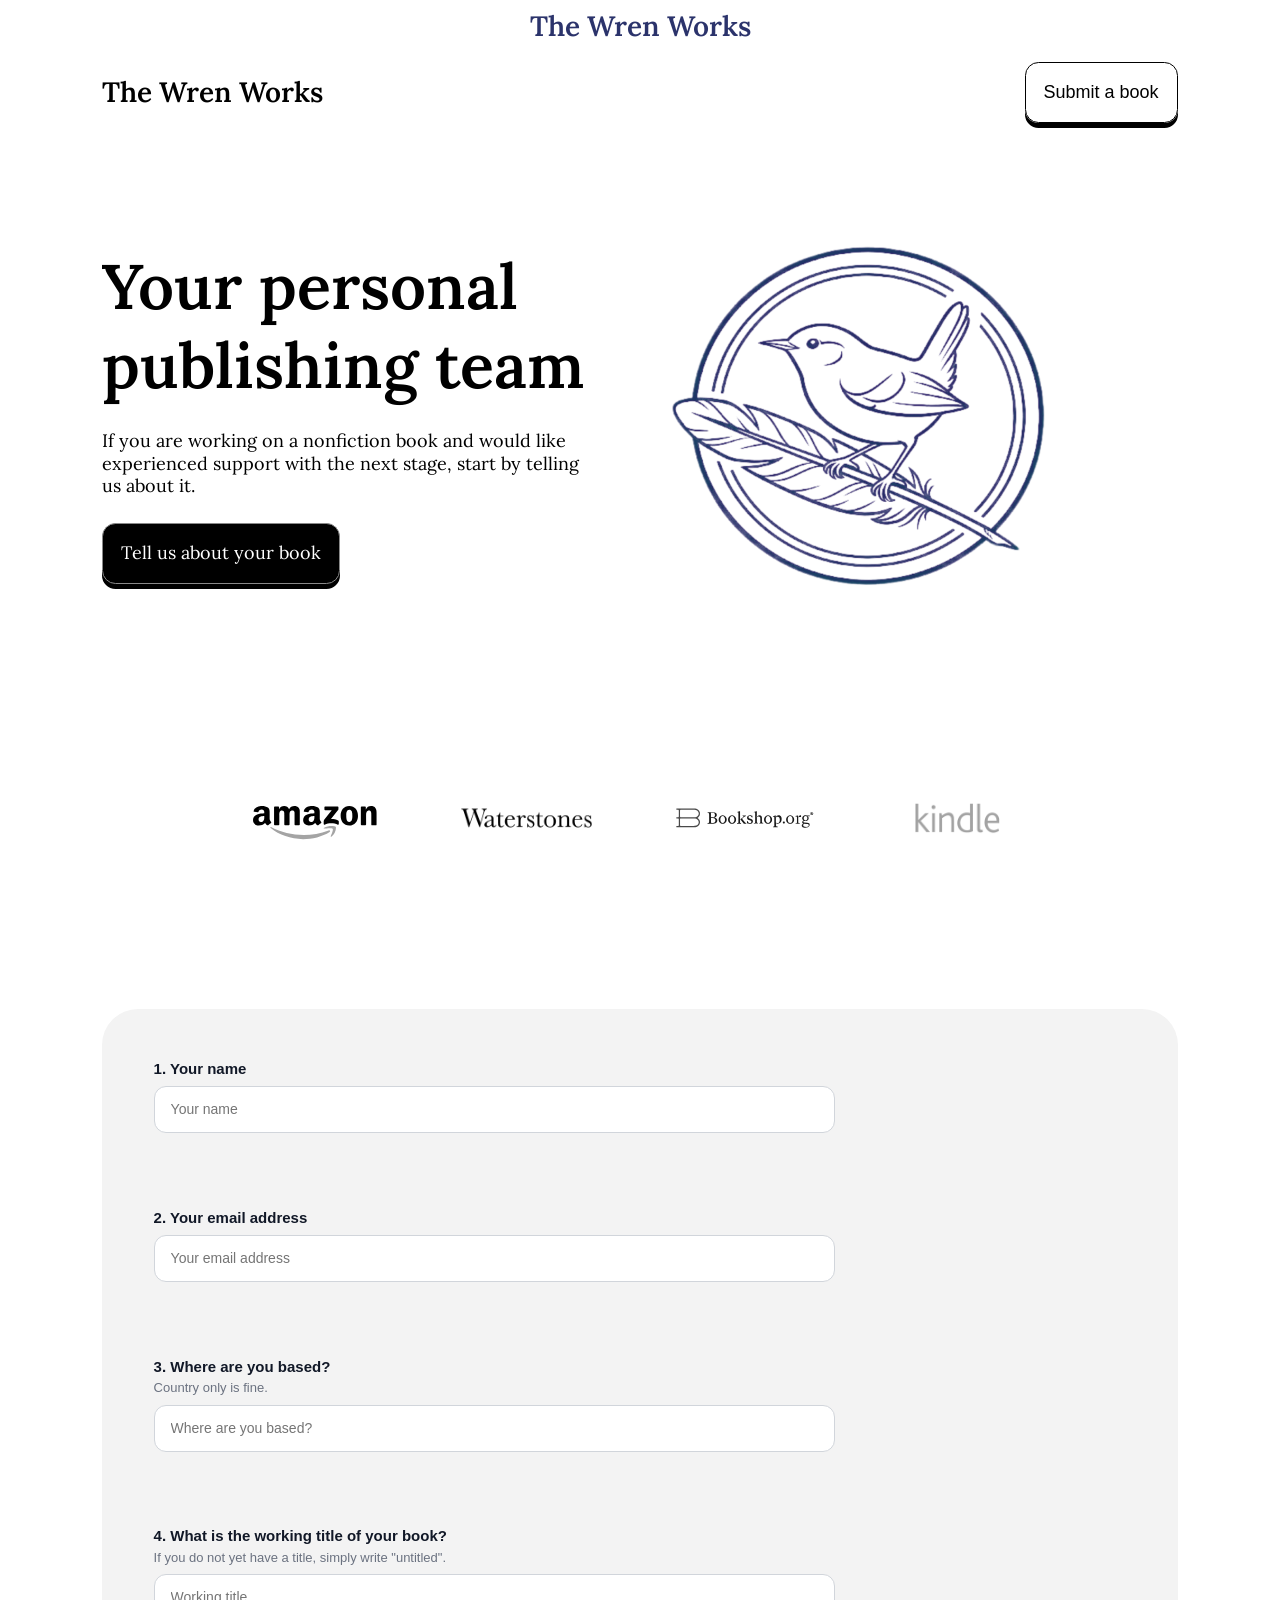
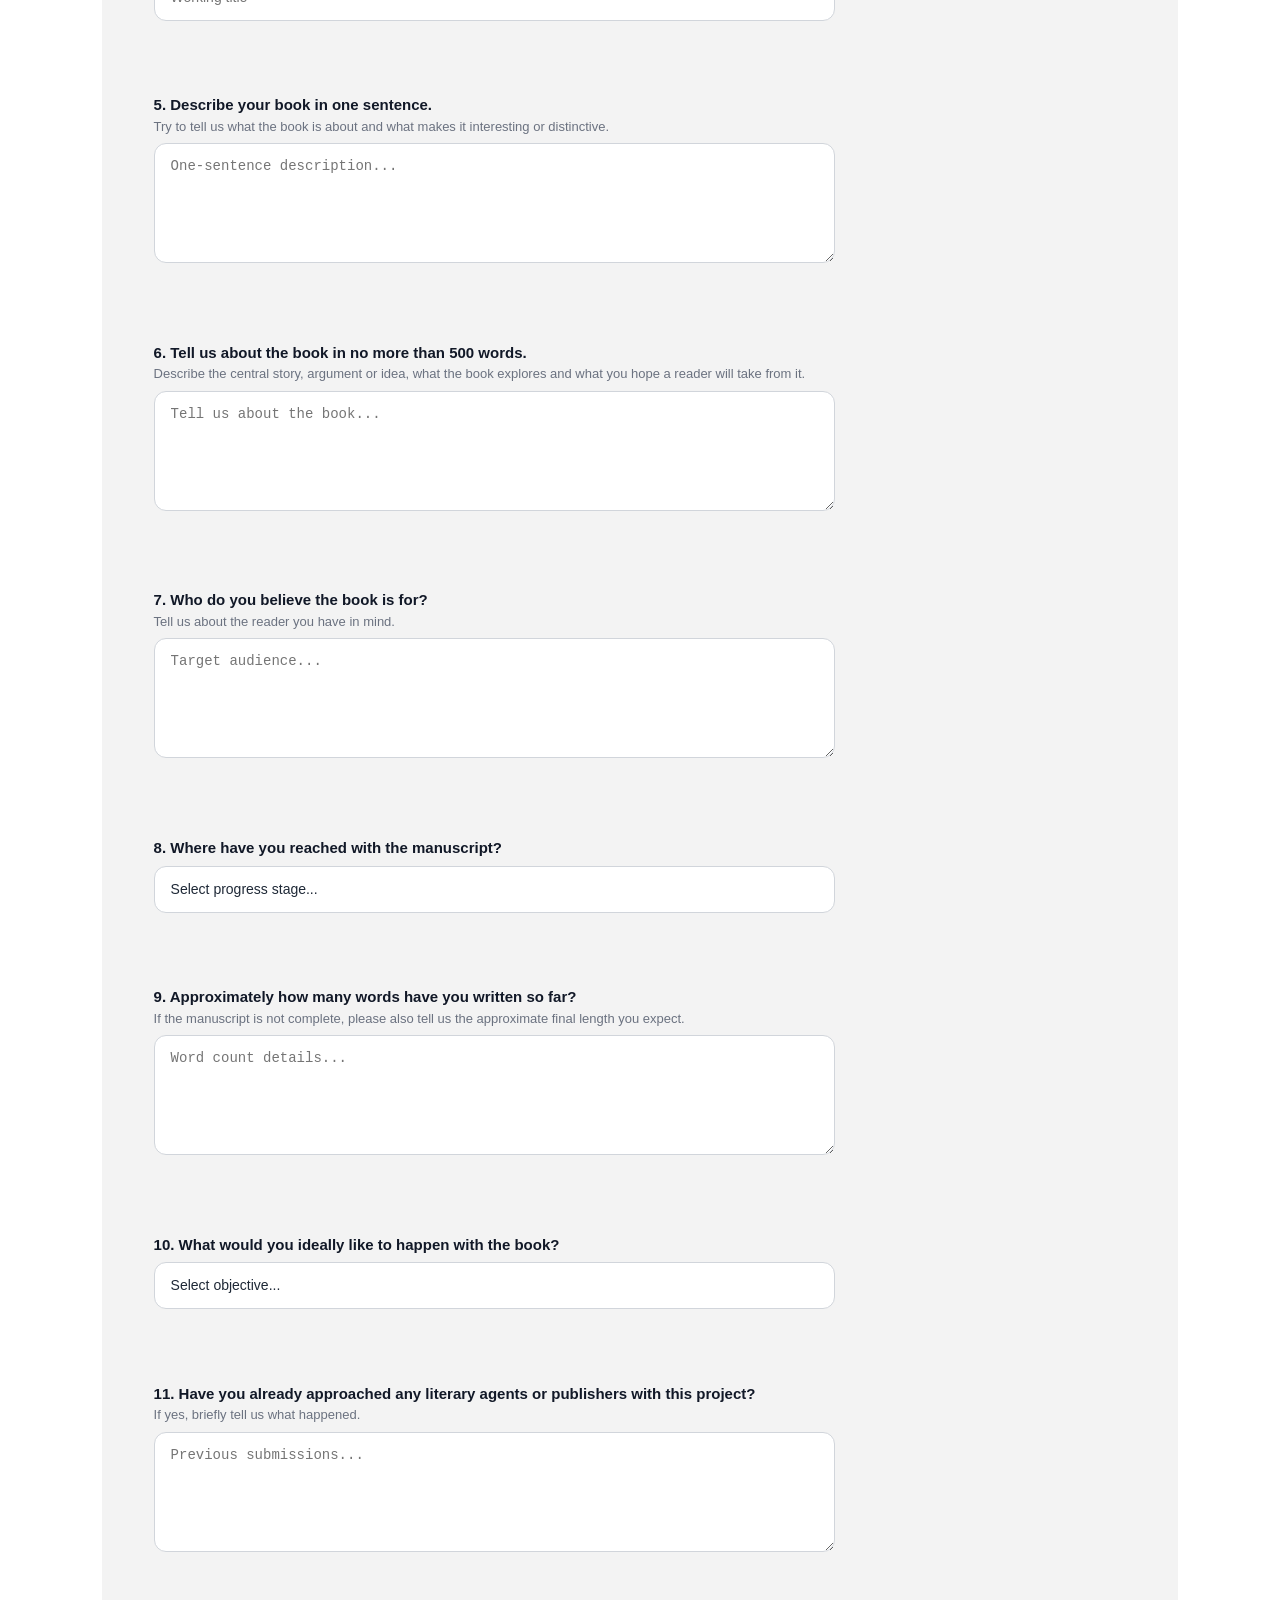
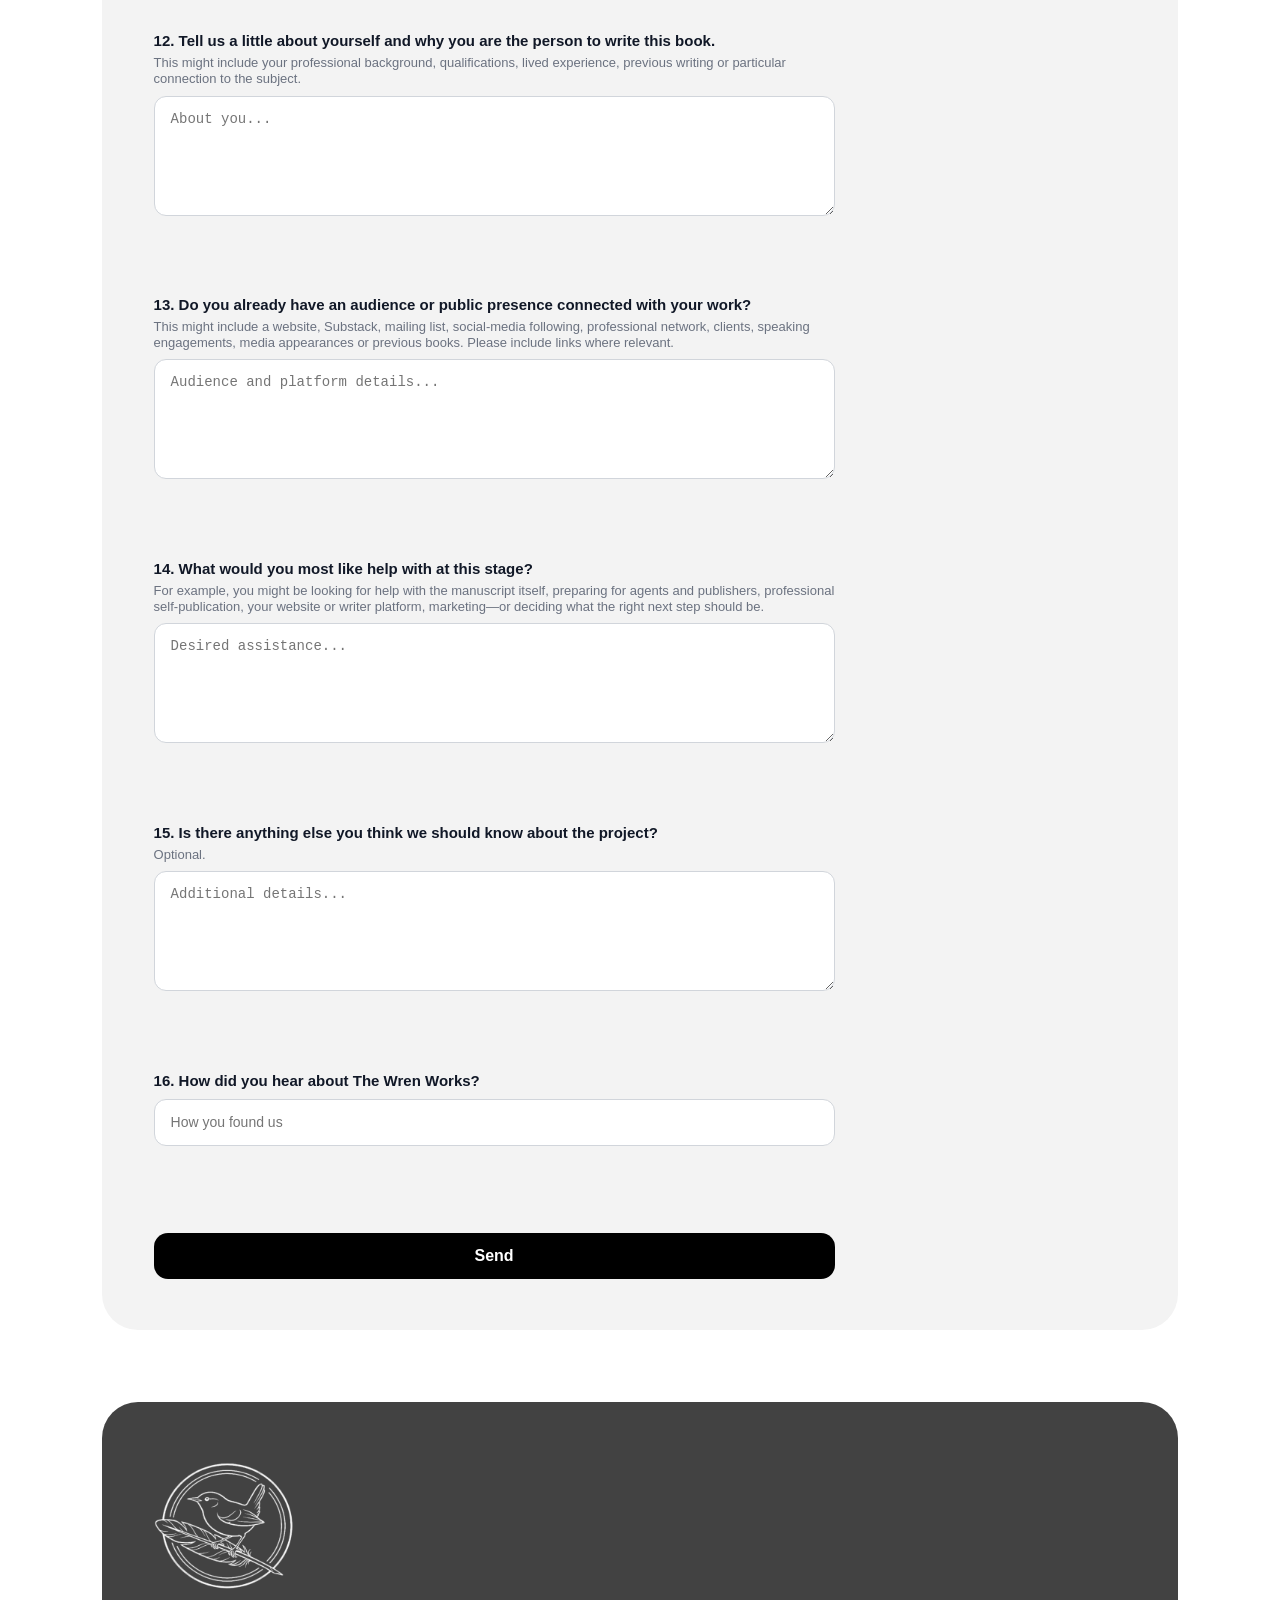
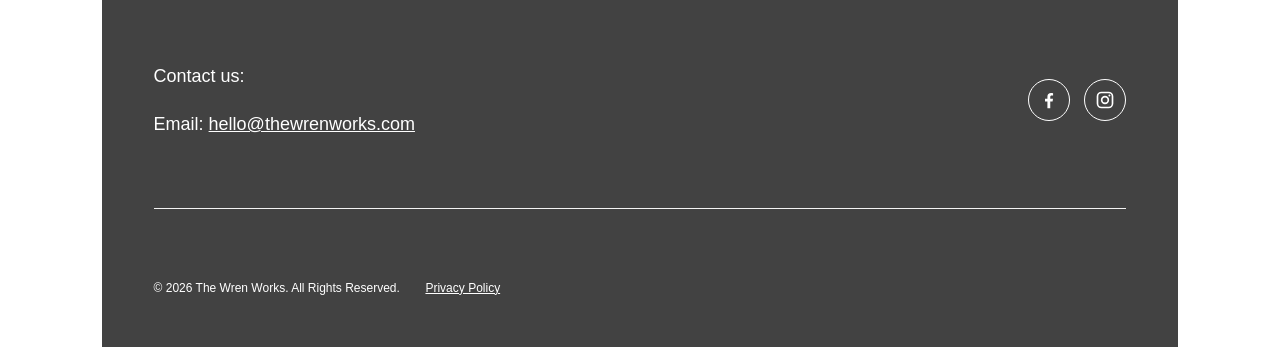
==== commit 9ff5cafa: "Add files via upload" ====
--- a/copy-1/index.html
+++ b/copy-1/index.html
@@ -1,4 +1,4 @@
-<!DOCTYPE html><html lang="en" data-ws-project="cc2d0de1-288e-43a6-b0fa-974bebbb24c8" data-ws-version="488" data-ws-last-published="2026-10-12T11:32:56.009Z"><head><link rel="stylesheet" type="text/css" href="/assets/static/app_generated_index-6937cd5a.tWIMLn9Y.css"><meta charSet="UTF-8"/><meta name="viewport" content="width=device-width,initial-scale=1"/><link rel="preload" as="image" imageSrcSet="/assets/The_Wren_Works_Logo_Blue_Transparent_Square_hXqft4OAI6tB1lydHX_5r.png 16w, /assets/The_Wren_Works_Logo_Blue_Transparent_Square_hXqft4OAI6tB1lydHX_5r.png 32w, /assets/The_Wren_Works_Logo_Blue_Transparent_Square_hXqft4OAI6tB1lydHX_5r.png 48w, /assets/The_Wren_Works_Logo_Blue_Transparent_Square_hXqft4OAI6tB1lydHX_5r.png 64w, /assets/The_Wren_Works_Logo_Blue_Transparent_Square_hXqft4OAI6tB1lydHX_5r.png 96w, /assets/The_Wren_Works_Logo_Blue_Transparent_Square_hXqft4OAI6tB1lydHX_5r.png 128w, /assets/The_Wren_Works_Logo_Blue_Transparent_Square_hXqft4OAI6tB1lydHX_5r.png 256w, /assets/The_Wren_Works_Logo_Blue_Transparent_Square_hXqft4OAI6tB1lydHX_5r.png 384w, /assets/The_Wren_Works_Logo_Blue_Transparent_Square_hXqft4OAI6tB1lydHX_5r.png 640w, /assets/The_Wren_Works_Logo_Blue_Transparent_Square_hXqft4OAI6tB1lydHX_5r.png 750w, /assets/The_Wren_Works_Logo_Blue_Transparent_Square_hXqft4OAI6tB1lydHX_5r.png 828w, /assets/The_Wren_Works_Logo_Blue_Transparent_Square_hXqft4OAI6tB1lydHX_5r.png 1080w, /assets/The_Wren_Works_Logo_Blue_Transparent_Square_hXqft4OAI6tB1lydHX_5r.png 1200w, /assets/The_Wren_Works_Logo_Blue_Transparent_Square_hXqft4OAI6tB1lydHX_5r.png 1920w" imageSizes="100vw"/><script async="" src="https://www.googletagmanager.com/gtag/js?id=G-954B76QLNG"></script><link rel="icon" href="/assets/The_Wren_Works_-_Logo_Transparent_square_VE-O6IhaY5iwHEhUVVaoV.png"/><link rel="preload" href="/assets/Lora-SemiBold_znw0nXS5wxOOpre-IOLf3.ttf" as="font" crossorigin="anonymous"/><link rel="preload" href="/assets/Lora-Medium_MLIfZySnlmDybAi4Fa-6B.ttf" as="font" crossorigin="anonymous"/><link rel="preload" href="/assets/Lora-BoldItalic_Gi897ydtL71wCxP0ZiwmR.ttf" as="font" crossorigin="anonymous"/><link rel="preload" href="/assets/Lora-MediumItalic_n7nVDHxsIgPP_UWSItA-U.ttf" as="font" crossorigin="anonymous"/><link rel="preload" href="/assets/Lora-Regular_C_TjQ6ZStoAsZDpQfTFe5.ttf" as="font" crossorigin="anonymous"/><link rel="preload" href="/assets/Lora-Italic-VariableFont_wght_oUsFwrGcsn1EwSscNb-XW.ttf" as="font" crossorigin="anonymous"/><link rel="preload" href="/assets/Lora-Bold_uh8MZzUZxP8kTWY_SK-nz.ttf" as="font" crossorigin="anonymous"/><link rel="preload" href="/assets/Lora-SemiBoldItalic_jOxKkHY4I21WDI2kAKfRw.ttf" as="font" crossorigin="anonymous"/><link rel="preload" href="/assets/Lora-VariableFont_wght_aYn2qdmpTzmwDis5Dptac.ttf" as="font" crossorigin="anonymous"/><link rel="preload" href="/assets/Lora-Italic_HtMKkSyhNpXAZKQBkb8YR.ttf" as="font" crossorigin="anonymous"/><meta property="og:url" content="https://url/copy-1"/><meta property="og:title" content="The Wren Works"/><meta property="og:type" content="website"/><meta property="og:site_name" content="The Wren Works"/><meta name="robots" content="noindex, nofollow"/><meta name="description" content="Writing and publishing advice from a non-fiction literary agency and book coaching team specialising in self-help, spirituality, personal development and wellbeing."/><meta property="og:description" content="Writing and publishing advice from a non-fiction literary agency and book coaching team specialising in self-help, spirituality, personal development and wellbeing."/><meta property="og:image" content="/assets/logo_TXKBONAHJlMzv4u5fhobM.png"/><meta property="twitter:card" content="summary_large_image"/><title>The Wren Works</title><script type="application/ld+json">{
+<!DOCTYPE html><html lang="en" data-ws-project="cc2d0de1-288e-43a6-b0fa-974bebbb24c8" data-ws-version="497" data-ws-last-published="2026-10-27T09:36:06.078Z"><head><link rel="stylesheet" type="text/css" href="/assets/static/app_generated_index-6937cd5a.tWIMLn9Y.css"><meta charSet="UTF-8"/><meta name="viewport" content="width=device-width,initial-scale=1"/><link rel="preload" as="image" imageSrcSet="/assets/The_Wren_Works_Logo_Blue_Transparent_Square_hXqft4OAI6tB1lydHX_5r.png 16w, /assets/The_Wren_Works_Logo_Blue_Transparent_Square_hXqft4OAI6tB1lydHX_5r.png 32w, /assets/The_Wren_Works_Logo_Blue_Transparent_Square_hXqft4OAI6tB1lydHX_5r.png 48w, /assets/The_Wren_Works_Logo_Blue_Transparent_Square_hXqft4OAI6tB1lydHX_5r.png 64w, /assets/The_Wren_Works_Logo_Blue_Transparent_Square_hXqft4OAI6tB1lydHX_5r.png 96w, /assets/The_Wren_Works_Logo_Blue_Transparent_Square_hXqft4OAI6tB1lydHX_5r.png 128w, /assets/The_Wren_Works_Logo_Blue_Transparent_Square_hXqft4OAI6tB1lydHX_5r.png 256w, /assets/The_Wren_Works_Logo_Blue_Transparent_Square_hXqft4OAI6tB1lydHX_5r.png 384w, /assets/The_Wren_Works_Logo_Blue_Transparent_Square_hXqft4OAI6tB1lydHX_5r.png 640w, /assets/The_Wren_Works_Logo_Blue_Transparent_Square_hXqft4OAI6tB1lydHX_5r.png 750w, /assets/The_Wren_Works_Logo_Blue_Transparent_Square_hXqft4OAI6tB1lydHX_5r.png 828w, /assets/The_Wren_Works_Logo_Blue_Transparent_Square_hXqft4OAI6tB1lydHX_5r.png 1080w, /assets/The_Wren_Works_Logo_Blue_Transparent_Square_hXqft4OAI6tB1lydHX_5r.png 1200w, /assets/The_Wren_Works_Logo_Blue_Transparent_Square_hXqft4OAI6tB1lydHX_5r.png 1920w" imageSizes="100vw"/><script async="" src="https://www.googletagmanager.com/gtag/js?id=G-954B76QLNG"></script><link rel="icon" href="/assets/The_Wren_Works_-_Logo_Transparent_square_VE-O6IhaY5iwHEhUVVaoV.png"/><link rel="preload" href="/assets/Lora-SemiBold_znw0nXS5wxOOpre-IOLf3.ttf" as="font" crossorigin="anonymous"/><link rel="preload" href="/assets/Lora-Medium_MLIfZySnlmDybAi4Fa-6B.ttf" as="font" crossorigin="anonymous"/><link rel="preload" href="/assets/Lora-BoldItalic_Gi897ydtL71wCxP0ZiwmR.ttf" as="font" crossorigin="anonymous"/><link rel="preload" href="/assets/Lora-MediumItalic_n7nVDHxsIgPP_UWSItA-U.ttf" as="font" crossorigin="anonymous"/><link rel="preload" href="/assets/Lora-Regular_C_TjQ6ZStoAsZDpQfTFe5.ttf" as="font" crossorigin="anonymous"/><link rel="preload" href="/assets/Lora-Italic-VariableFont_wght_oUsFwrGcsn1EwSscNb-XW.ttf" as="font" crossorigin="anonymous"/><link rel="preload" href="/assets/Lora-Bold_uh8MZzUZxP8kTWY_SK-nz.ttf" as="font" crossorigin="anonymous"/><link rel="preload" href="/assets/Lora-SemiBoldItalic_jOxKkHY4I21WDI2kAKfRw.ttf" as="font" crossorigin="anonymous"/><link rel="preload" href="/assets/Lora-VariableFont_wght_aYn2qdmpTzmwDis5Dptac.ttf" as="font" crossorigin="anonymous"/><link rel="preload" href="/assets/Lora-Italic_HtMKkSyhNpXAZKQBkb8YR.ttf" as="font" crossorigin="anonymous"/><meta property="og:url" content="https://url/copy-1"/><meta property="og:title" content="The Wren Works"/><meta property="og:type" content="website"/><meta property="og:site_name" content="The Wren Works"/><meta name="robots" content="noindex, nofollow"/><meta name="description" content="Writing and publishing advice from a non-fiction literary agency and book coaching team specialising in self-help, spirituality, personal development and wellbeing."/><meta property="og:description" content="Writing and publishing advice from a non-fiction literary agency and book coaching team specialising in self-help, spirituality, personal development and wellbeing."/><meta property="og:image" content="/assets/logo_TXKBONAHJlMzv4u5fhobM.png"/><meta property="twitter:card" content="summary_large_image"/><title>The Wren Works</title><script type="application/ld+json">{
   "@context": "https://schema.org",
   "@type": "WebSite",
   "name": "The Wren Works"
@@ -256,7 +256,35 @@
   window.addEventListener('hashchange', scrollToHash);
   window.addEventListener('load', scrollToHash);
 })();
-</script></div></section></main><div style="display:contents"><div style="display:contents"><footer class="w-box cayvxmk c1g94nmz crvgmco c1tf9l6w cv8vzg6 c1ixtuxv ccdo1v8 c1o768ho c1p1oiur crsj5vb c9tqjor c1buloke cmfd5ud c76w5dv cjj8lsn"><div class="w-box c1q120ui cnopd54 c6rsq3t c1czifmt c1vxw0rd ccdo1v8 c1o768ho c1p1oiur crsj5vb cef5mjv"><div class="w-box c1t9vn71 c1uup4ib c1x05l0l c2pinjm c1wm1hiu ct10b74 cy84l6z"><img class="w-image" alt="" width="140" height="140" sizes="100vw" srcSet="/assets/The_Wren_Works_Logo_White_z3M9zsX5lkpudOB6Ry5Bc.png 16w, /assets/The_Wren_Works_Logo_White_z3M9zsX5lkpudOB6Ry5Bc.png 32w, /assets/The_Wren_Works_Logo_White_z3M9zsX5lkpudOB6Ry5Bc.png 48w, /assets/The_Wren_Works_Logo_White_z3M9zsX5lkpudOB6Ry5Bc.png 64w, /assets/The_Wren_Works_Logo_White_z3M9zsX5lkpudOB6Ry5Bc.png 96w, /assets/The_Wren_Works_Logo_White_z3M9zsX5lkpudOB6Ry5Bc.png 128w, /assets/The_Wren_Works_Logo_White_z3M9zsX5lkpudOB6Ry5Bc.png 256w, /assets/The_Wren_Works_Logo_White_z3M9zsX5lkpudOB6Ry5Bc.png 384w" src="/assets/The_Wren_Works_Logo_White_z3M9zsX5lkpudOB6Ry5Bc.png" decoding="async" loading="lazy"/><div style="display:contents"><div style="display:contents"></div></div></div><div class="w-box ccdo1v8 c1p1oiur crsj5vb c1djcjaj cy84l6z"><div class="w-box ccdo1v8 c1o768ho czlac5t cw1hgdq czfl3ei cveejg9"><div class="w-text c1eifmcj cklwdp1 c17h131c c1rorevm c1et70us ca4zda c1s5iggy c116j71s c1paw13f">Contact us:</div><div class="w-text">Email: <a href="mailto:hello@thewrenworks.com" target="_blank" class="w-element c1je04uq c7qy5pm cveejg9 ce9lonv cjrw7s3 c9tqjor c3s7c98 c6od58n cgeq41r cvnld01 ckrvz9r c1lsgh5b c1qcot4p cpta1gi cas8w64 clxubi1 cs2d5f8 ci146ui cv2l5av">hello@thewrenworks.com</a></div></div><div class="w-box ccdo1v8 c7qy5pm ce9lonv cjrw7s3 c1b9b2da c1keu5a5 c1k3wwe7"></div></div><hr class="w-separator cv8vzg6 c1e5o7b8 c10mfbj2 cx6x4m7"/><div class="w-box ccdo1v8 czlac5t cw1hgdq cg9rdh0"><div class="w-text c10n7stp c1j2tvth crpxkqz">© 2026 The Wren Works. All Rights Reserved.</div><a class="w-link c1je04uq c7qy5pm cveejg9 ce9lonv cjrw7s3 c9tqjor c3s7c98 c6od58n cgeq41r cvnld01 ckrvz9r c1lsgh5b c1qcot4p cpta1gi crpxkqz cas8w64 clxubi1 cs2d5f8 ci146ui cv2l5av" href="/privacy">Privacy Policy</a></div></div></footer><div style="display:contents"><div style="display:contents"><div class="w-html-embed"><style>
+</script></div></section></main><div style="display:contents"><div style="display:contents"><footer class="w-box cayvxmk c1g94nmz crvgmco c1tf9l6w cv8vzg6 c1ixtuxv ccdo1v8 c1o768ho c1p1oiur crsj5vb c9tqjor c1buloke cmfd5ud c76w5dv cjj8lsn"><div class="w-box c1q120ui cnopd54 c6rsq3t c1czifmt c1vxw0rd ccdo1v8 c1o768ho c1p1oiur crsj5vb cef5mjv"><div class="w-box c1t9vn71 c1uup4ib c1x05l0l c2pinjm c1wm1hiu ct10b74 cy84l6z"><img class="w-image" alt="" width="140" height="140" sizes="100vw" srcSet="/assets/The_Wren_Works_Logo_White_z3M9zsX5lkpudOB6Ry5Bc.png 16w, /assets/The_Wren_Works_Logo_White_z3M9zsX5lkpudOB6Ry5Bc.png 32w, /assets/The_Wren_Works_Logo_White_z3M9zsX5lkpudOB6Ry5Bc.png 48w, /assets/The_Wren_Works_Logo_White_z3M9zsX5lkpudOB6Ry5Bc.png 64w, /assets/The_Wren_Works_Logo_White_z3M9zsX5lkpudOB6Ry5Bc.png 96w, /assets/The_Wren_Works_Logo_White_z3M9zsX5lkpudOB6Ry5Bc.png 128w, /assets/The_Wren_Works_Logo_White_z3M9zsX5lkpudOB6Ry5Bc.png 256w, /assets/The_Wren_Works_Logo_White_z3M9zsX5lkpudOB6Ry5Bc.png 384w" src="/assets/The_Wren_Works_Logo_White_z3M9zsX5lkpudOB6Ry5Bc.png" decoding="async" loading="lazy"/><div style="display:contents"><div style="display:contents"></div></div></div><div class="w-box ccdo1v8 c1p1oiur crsj5vb c1djcjaj cy84l6z"><div class="w-box ccdo1v8 c1o768ho czlac5t cw1hgdq czfl3ei cveejg9"><div class="w-text c1eifmcj cklwdp1 c17h131c c1rorevm c1et70us ca4zda c1s5iggy c116j71s c1paw13f">Contact us:</div><div class="w-text">Email: <a href="mailto:hello@thewrenworks.com" target="_blank" class="w-element c1je04uq c7qy5pm cveejg9 ce9lonv cjrw7s3 c9tqjor c3s7c98 c6od58n cgeq41r cvnld01 ckrvz9r c1lsgh5b c1qcot4p cpta1gi cas8w64 clxubi1 cs2d5f8 ci146ui cv2l5av">hello@thewrenworks.com</a></div></div><div class="w-box ccdo1v8 c7qy5pm ce9lonv cjrw7s3 c1b9b2da c1keu5a5 c1k3wwe7"><div class="w-html-embed"><style>
+  .wren-social { display: flex; gap: 14px; align-items: center; }
+  .wren-social a {
+    display: inline-flex;
+    align-items: center;
+    justify-content: center;
+    width: 40px;
+    height: 40px;
+    border: 1.5px solid #ffffff;
+    border-radius: 50%;
+    color: #ffffff;
+    transition: background 0.2s, color 0.2s;
+  }
+  .wren-social a:hover { background: #ffffff; color: #424242; }
+  .wren-social svg { width: 20px; height: 20px; fill: currentColor; }
+</style>
+
+<div class="wren-social">
+  <a href="https://www.facebook.com/thewrenworks" target="_blank" rel="noopener noreferrer" aria-label="The Wren Works on Facebook">
+    <svg viewBox="0 0 24 24" aria-hidden="true">
+      <path d="M13.5 22v-8.2h2.8l.5-3.3h-3.3V8.4c0-.9.4-1.7 1.8-1.7h1.6V3.8c-.3 0-1.3-.2-2.5-.2-2.6 0-4.3 1.6-4.3 4.4v2.5H7.2v3.3h2.9V22h3.4z"/>
+    </svg>
+  </a>
+  <a href="https://www.instagram.com/thewrenworks/" target="_blank" rel="noopener noreferrer" aria-label="The Wren Works on Instagram">
+    <svg viewBox="0 0 24 24" aria-hidden="true">
+      <path d="M7.8 2h8.4A5.8 5.8 0 0 1 22 7.8v8.4a5.8 5.8 0 0 1-5.8 5.8H7.8A5.8 5.8 0 0 1 2 16.2V7.8A5.8 5.8 0 0 1 7.8 2zm-.2 2A3.6 3.6 0 0 0 4 7.6v8.8A3.6 3.6 0 0 0 7.6 20h8.8a3.6 3.6 0 0 0 3.6-3.6V7.6A3.6 3.6 0 0 0 16.4 4H7.6zM17.3 5.5a1.2 1.2 0 1 1 0 2.4 1.2 1.2 0 0 1 0-2.4zM12 7a5 5 0 1 1 0 10 5 5 0 0 1 0-10zm0 2a3 3 0 1 0 0 6 3 3 0 0 0 0-6z"/>
+    </svg>
+  </a>
+</div></div></div></div><hr class="w-separator cv8vzg6 c1e5o7b8 c10mfbj2 cx6x4m7"/><div class="w-box ccdo1v8 czlac5t cw1hgdq cg9rdh0"><div class="w-text c10n7stp c1j2tvth crpxkqz">© 2026 The Wren Works. All Rights Reserved.</div><a class="w-link c1je04uq c7qy5pm cveejg9 ce9lonv cjrw7s3 c9tqjor c3s7c98 c6od58n cgeq41r cvnld01 ckrvz9r c1lsgh5b c1qcot4p cpta1gi crpxkqz cas8w64 clxubi1 cs2d5f8 ci146ui cv2l5av" href="/privacy">Privacy Policy</a></div></div></footer><div style="display:contents"><div style="display:contents"><div class="w-html-embed"><style>
 :root {
   --ani-duration: var(--duration-default, .2s);
   --ani-delay: 0s;
@@ -293,4 +321,4 @@
 @keyframes expandUp{from{height:var(--newHeight)}
 to{height:0}}[data-ani='expand'],[data-ani='expand'][data-state='open'],[data-ani='expand'].in{--newHeight:var(--custom-height,var(--radix-accordion-content-height,var(--radix-collapsible-content-height,100%)));overflow:hidden;opacity:1}[data-ani-children][data-ani='expand']>.in,[data-ani='expand']:where(.in:not([data-state]),[data-state$='open'],[data-state='active']){animation:expandDown var(--ani-duration)var(--ani-easing)}[data-ani-children][data-ani='expand']>.out,[data-ani='expand']:where(.out:not([data-state]),[data-state='closed'],[data-state='inactive']){animation:expandUp var(--ani-duration)var(--ani-easing)}
 @media(prefers-reduced-motion:reduce){[data-ani]:not([data-ani-children]),[data-ani-progress]:not([data-ani-children]),[data-ani-children]>*{opacity:1;transform:none;animation:none;rotate:none;scale:none;translate:none}}
-</style></div></div></div></div></div></div><script id="vike_pageContext" type="application/json">{"_urlRewrite":null,"pageId":"/pages/copy-1","routeParams":{},"data":{"url":"https://url/copy-1","system":{"params":{},"search":{},"origin":"https://url","pathname":"/copy-1"},"resources":{},"pageMeta":{"title":"The Wren Works","description":"Writing and publishing advice from a non-fiction literary agency and book coaching team specialising in self-help, spirituality, personal development and wellbeing.","excludePageFromSearch":true,"language":"!undefined","socialImageAssetName":"logo_TXKBONAHJlMzv4u5fhobM.png","socialImageUrl":"!undefined","status":"!undefined","redirect":"!undefined","content":"!undefined","custom":[]}}}</script><script id="vike_globalContext" type="application/json">{}</script><script src="/assets/entries/entry-server-routing.B9mQTEpr.js" type="module" async></script><link rel="modulepreload" href="/assets/entries/pages_copy-1.DuReT5V5.js" as="script" type="text/javascript"><link rel="modulepreload" href="/assets/chunks/chunk-DRsdxHpP.js" as="script" type="text/javascript"></body></html>+</style></div></div></div></div></div></div><script id="vike_pageContext" type="application/json">{"pageId":"\/pages\/copy-1","routeParams":{},"data":{"url":"https:\/\/url\/copy-1","system":{"params":{},"search":{},"origin":"https:\/\/url","pathname":"\/copy-1"},"resources":{},"pageMeta":{"title":"The Wren Works","description":"Writing and publishing advice from a non-fiction literary agency and book coaching team specialising in self-help, spirituality, personal development and wellbeing.","excludePageFromSearch":true,"language":"!undefined","socialImageAssetName":"logo_TXKBONAHJlMzv4u5fhobM.png","socialImageUrl":"!undefined","status":"!undefined","redirect":"!undefined","content":"!undefined","custom":[]}}}</script><script id="vike_globalContext" type="application/json">{}</script><script src="/assets/entries/entry-server-routing.UgNum5vB.js" type="module" async></script><link rel="modulepreload" href="/assets/entries/pages_copy-1.D56DJJi-.js" as="script" type="text/javascript"><link rel="modulepreload" href="/assets/chunks/chunk-3KONIwOO.js" as="script" type="text/javascript"></body></html>
